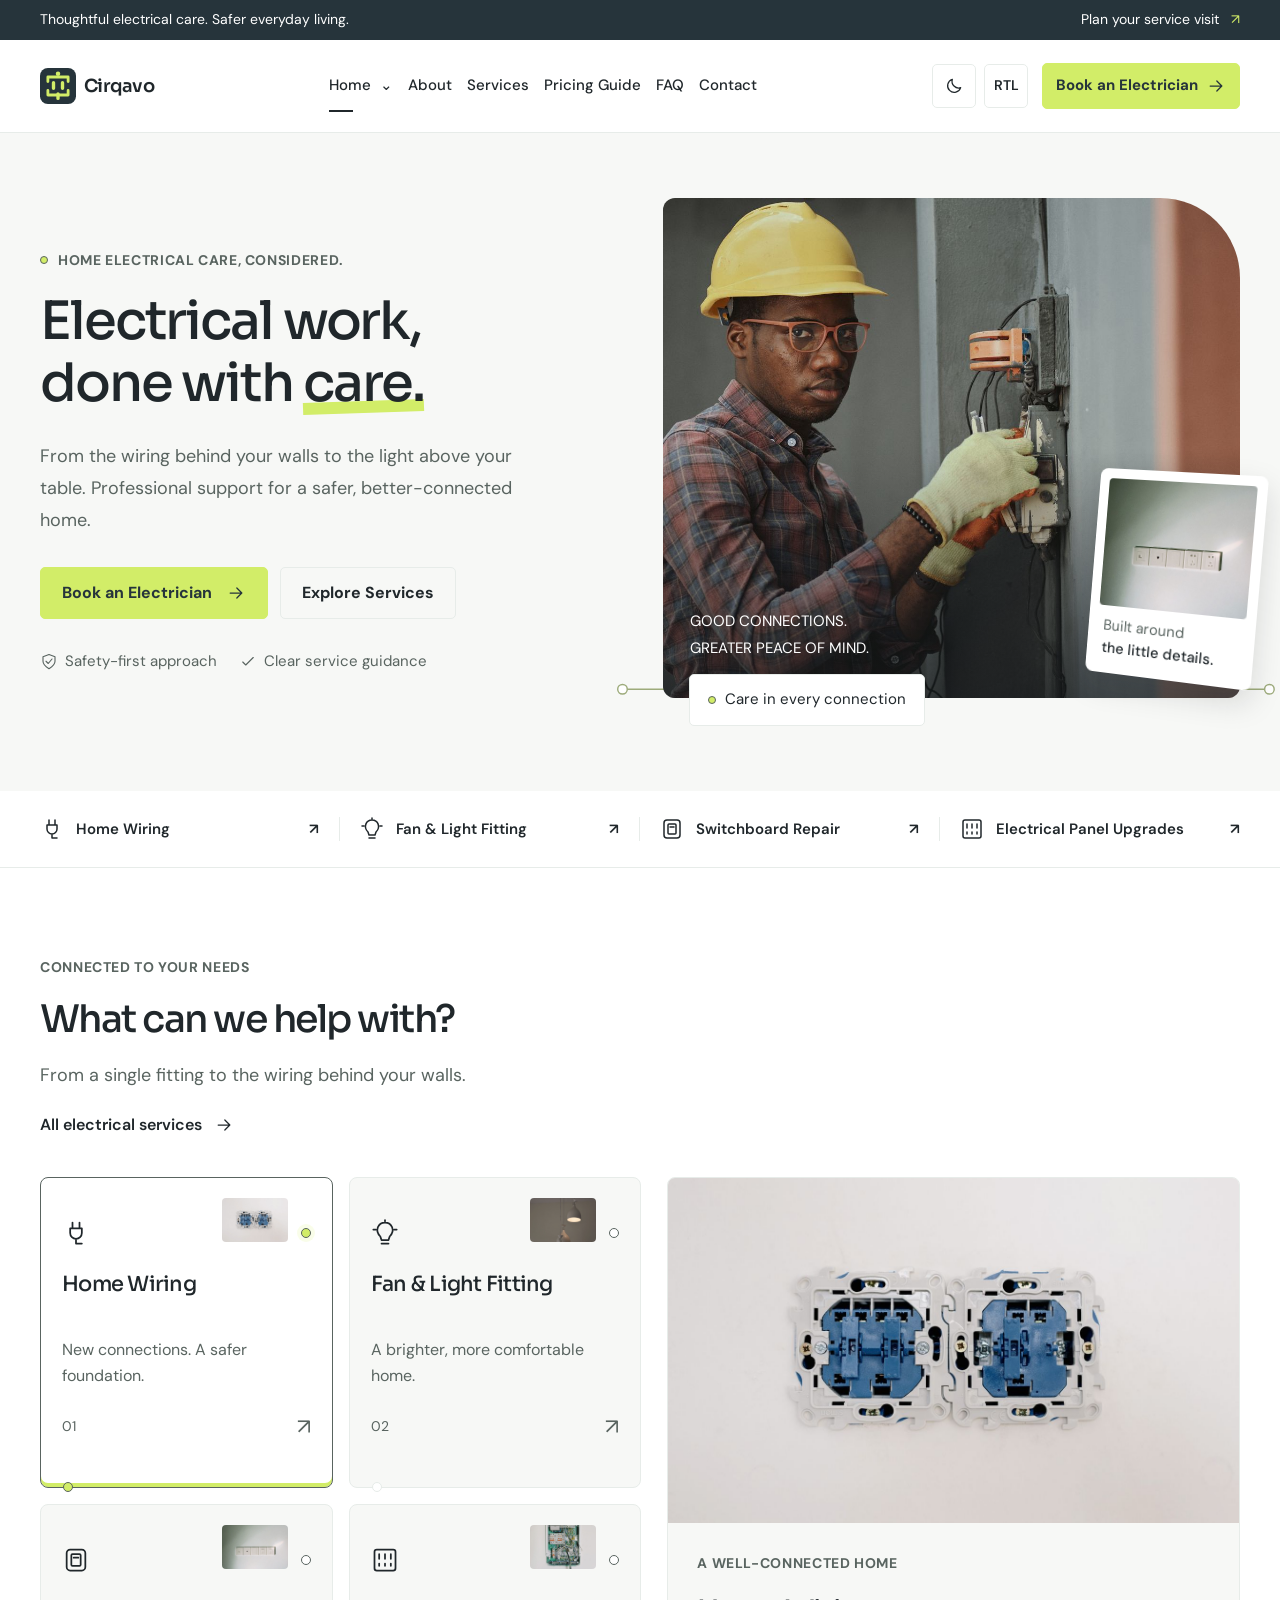
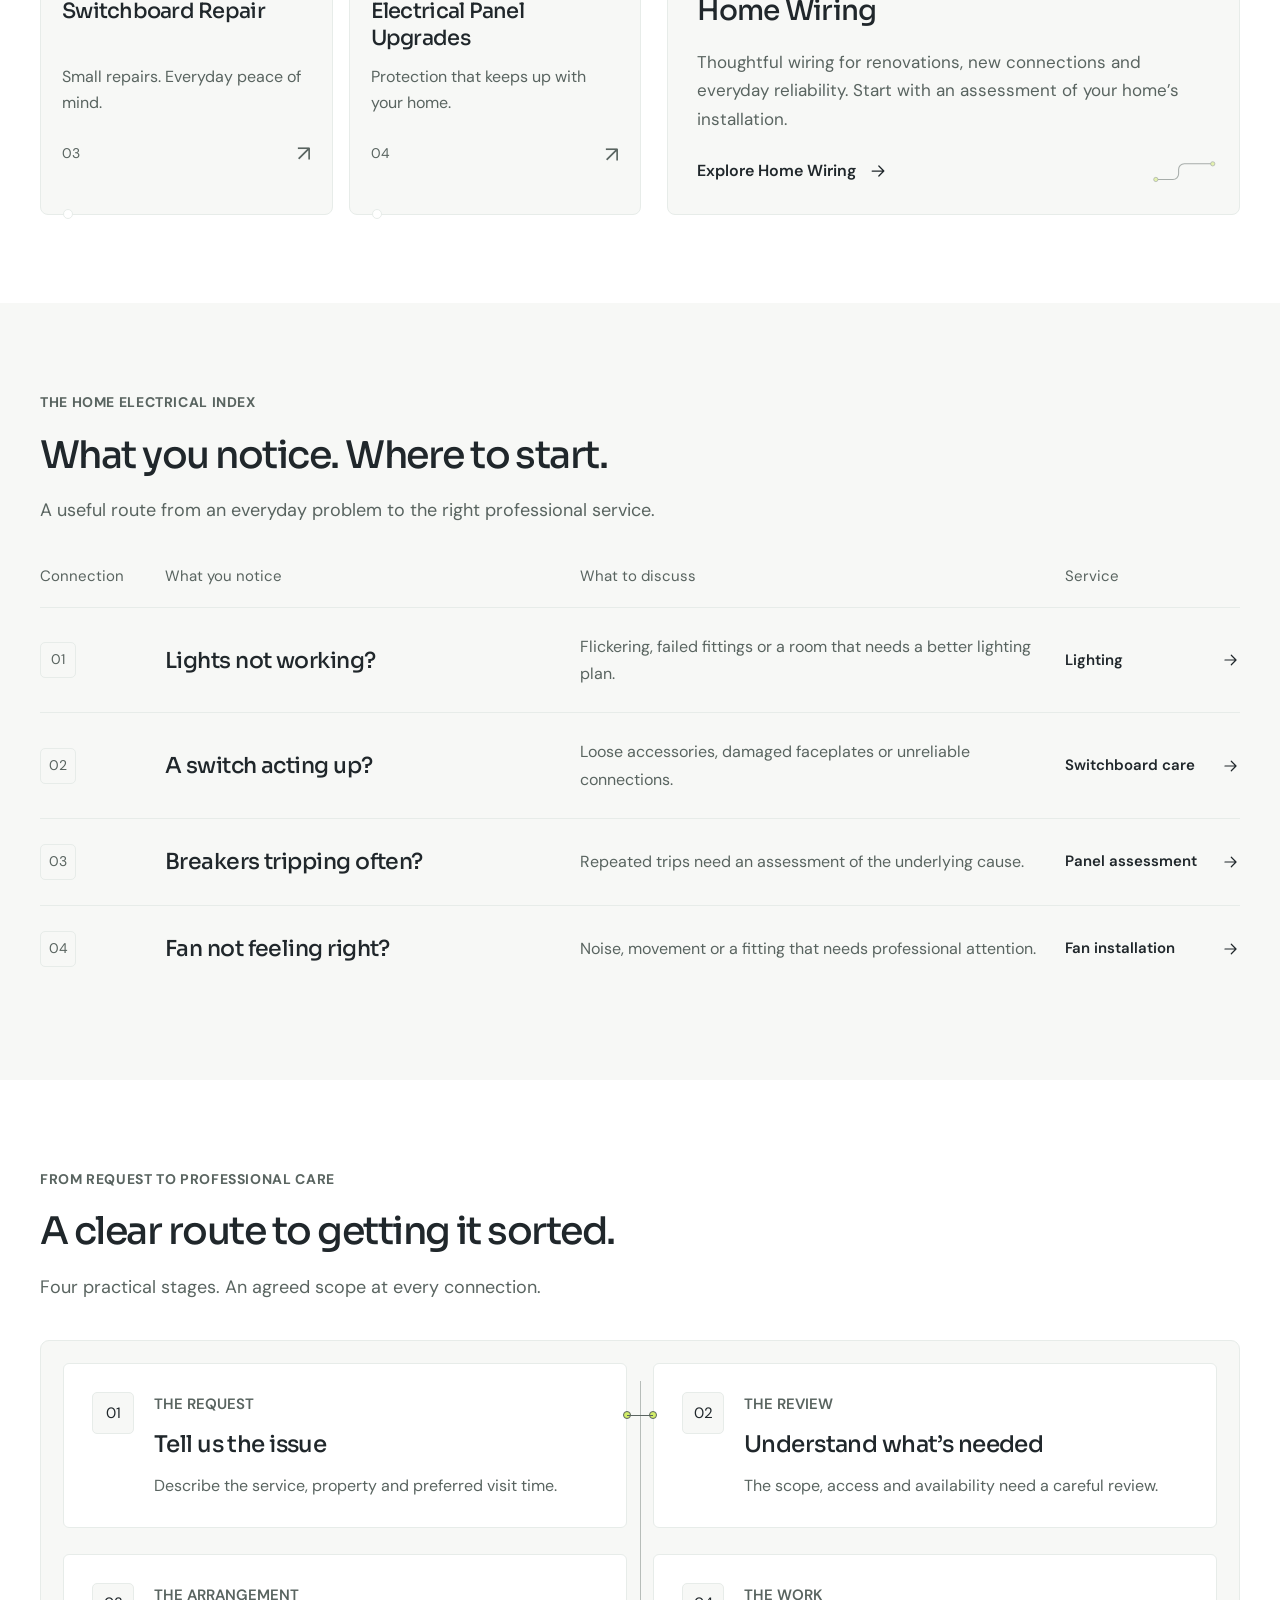
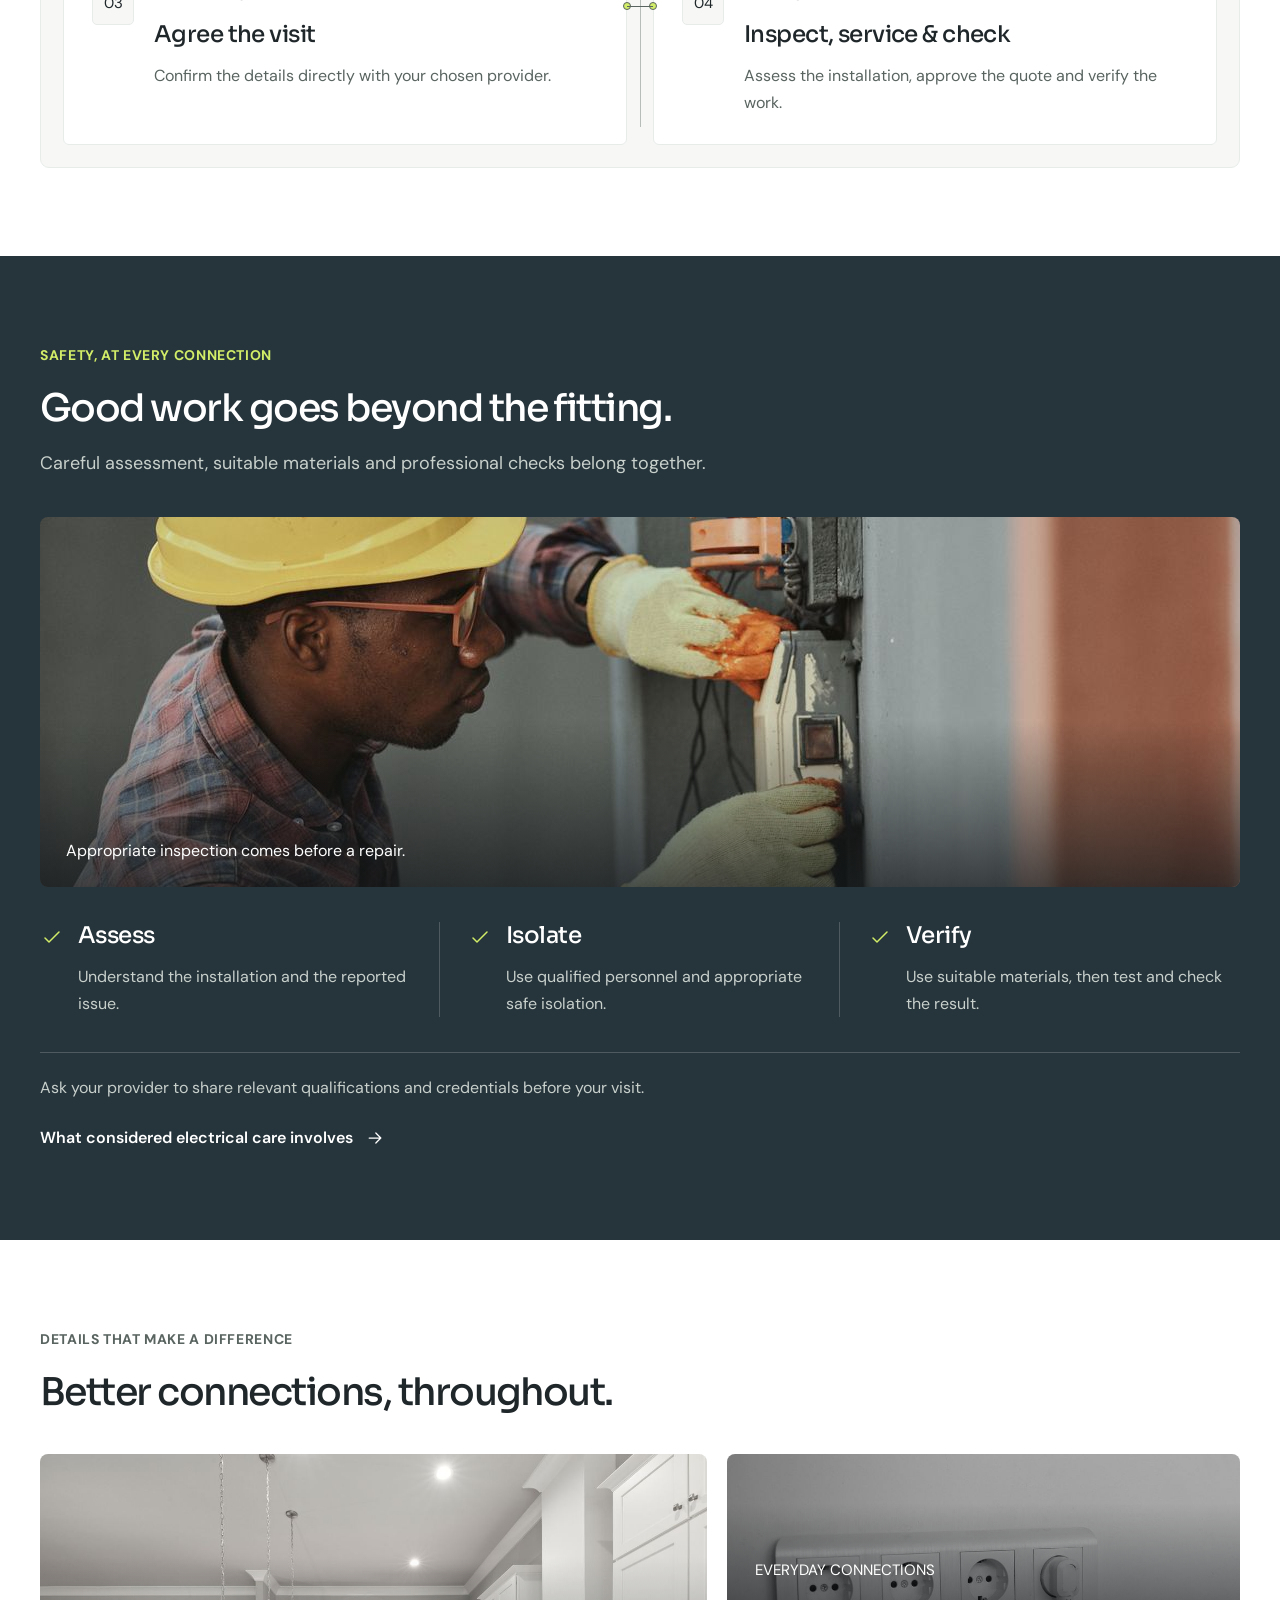
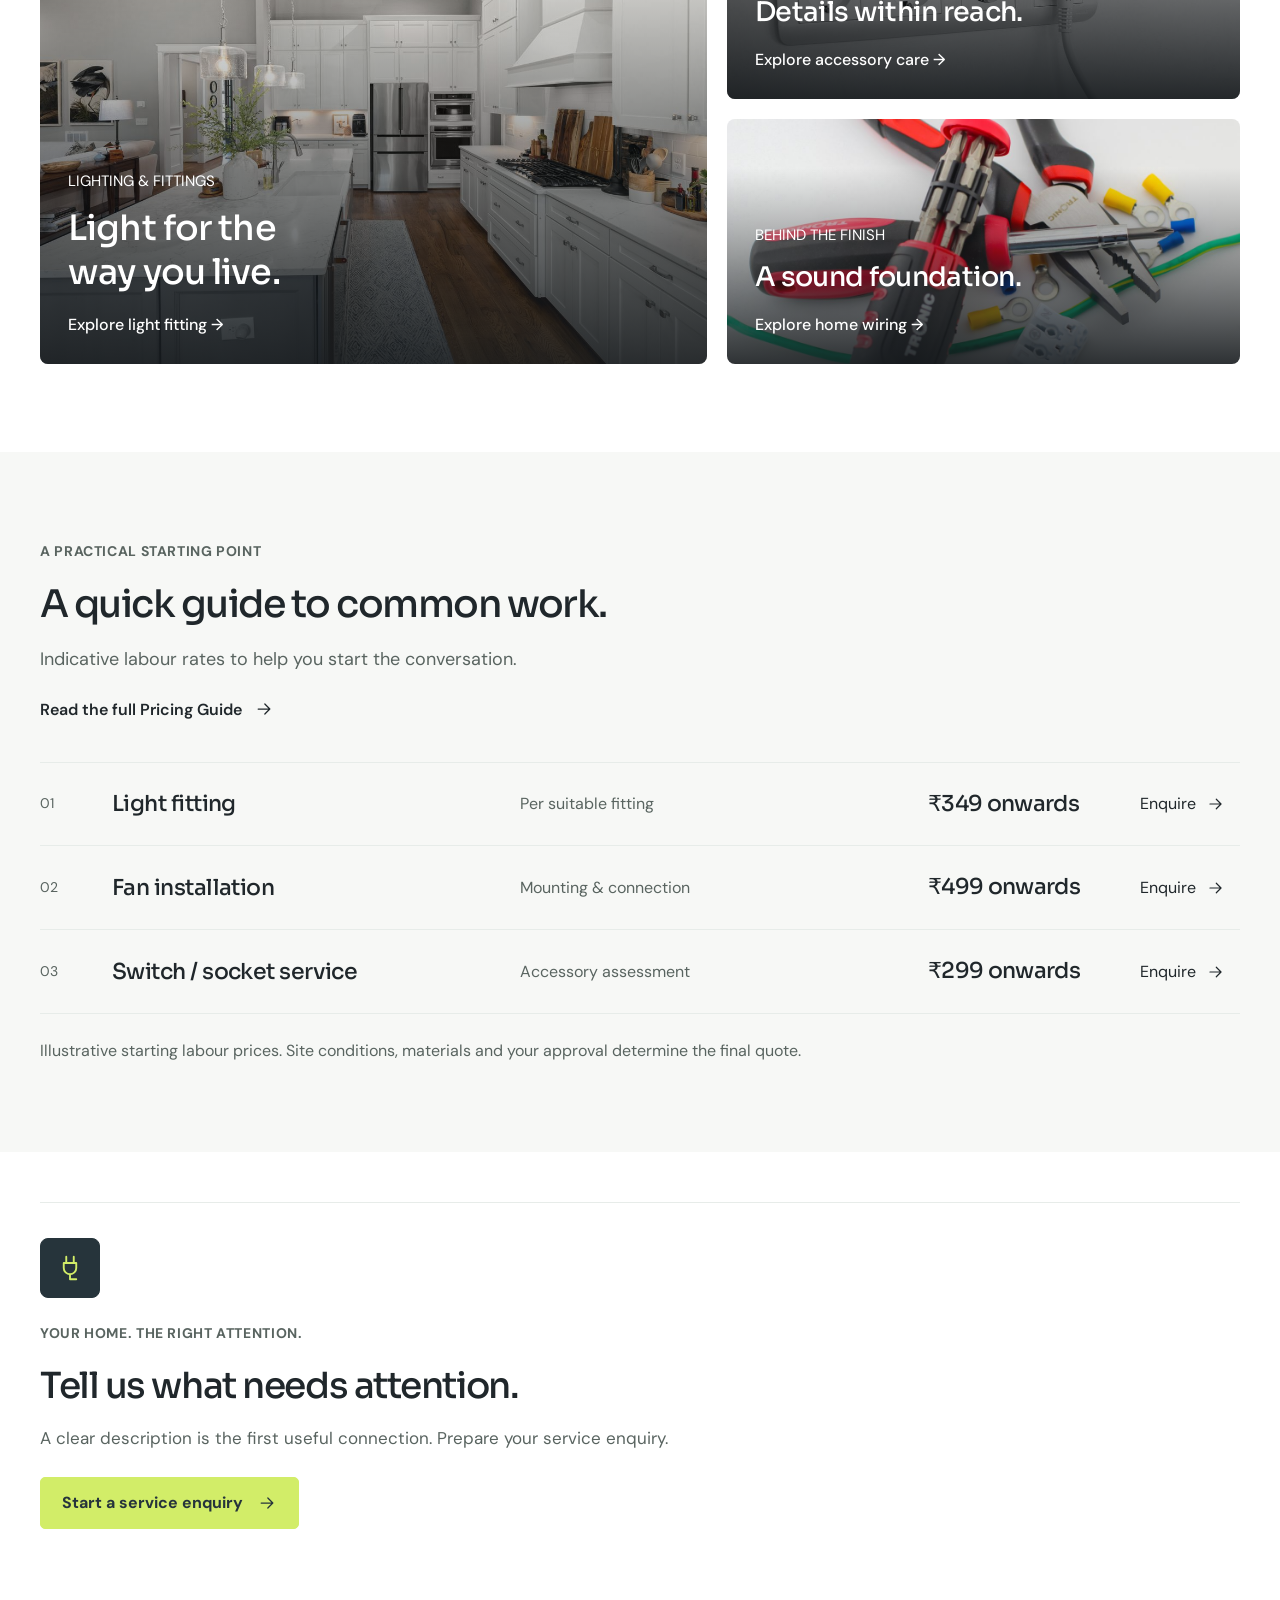
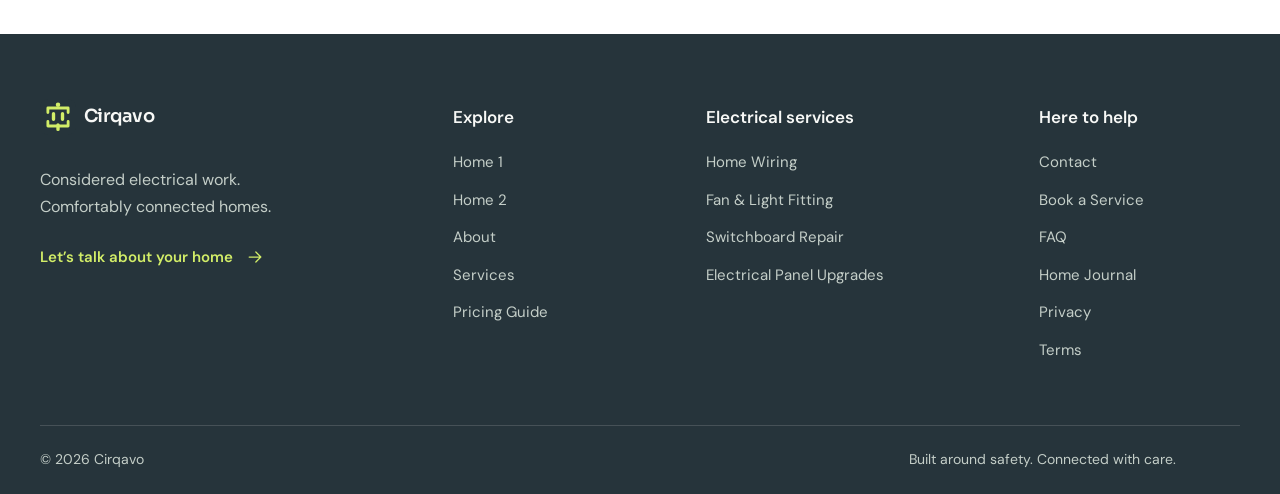
==== index.html @ 1c699285 "Redesign residential services as a responsive five-row directory" ====
<!doctype html><html lang="en" dir="ltr"><head><meta charset="utf-8"><meta name="viewport" content="width=device-width, initial-scale=1"><meta name="description" content="Professional support for home wiring, fan and light fitting, switchboard repairs and electrical panel upgrades. Explore services and plan an enquiry."><meta property="og:site_name" content="Cirqavo"><meta name="theme-color" content="#26343B"><title>Electrical work, done with care | Cirqavo</title><link rel="icon" type="image/svg+xml" href="assets/images/circuit-socket-v2.svg?v=2"><link rel="icon" type="image/png" sizes="32x32" href="assets/images/favicon-32-v2.png?v=2"><link rel="stylesheet" href="assets/css/fonts.css"><link rel="stylesheet" href="assets/css/style.css?v=7"><link rel="stylesheet" href="assets/css/dark-mode.css?v=6"><link rel="stylesheet" href="assets/css/rtl.css?v=6"><script>try{document.documentElement.dataset.theme=localStorage.getItem('electrical-theme')||'light';document.documentElement.dir=localStorage.getItem('electrical-direction')||'ltr'}catch(e){}</script><script defer src="assets/js/config.js?v=6"></script><script defer src="assets/js/main.js?v=6"></script></head><body data-page="index"><a class="skip-link" href="#main">Skip to content</a><div class="topbar"><div class="container"><span>Thoughtful electrical care. Safer everyday living.</span><a href="pages/contact.html#booking">Plan your service visit <span aria-hidden="true">↗</span></a></div></div><header class="site-header"><div class="container header-inner"><a class="brand" href="index.html" aria-label="Cirqavo home"><img class="brand-mark" src="assets/images/circuit-socket-v2.svg?v=2" width="42" height="42" alt=""><span>Cirqavo</span></a><button class="menu-toggle icon-button" aria-label="Open navigation" aria-expanded="false" aria-controls="navigation"><span></span><span></span></button><div class="nav-scrim"></div><div class="navigation" id="navigation"><nav aria-label="Main navigation"><div class="home-nav"><button class="home-toggle active" aria-expanded="false" aria-controls="home-dropdown">Home <span aria-hidden="true">⌄</span></button><div class="home-dropdown" id="home-dropdown"><a href="index.html">Home 1</a><a href="pages/home2.html">Home 2</a></div></div><a href="pages/about.html" >About</a><a href="pages/services.html" >Services</a><a href="pages/pricing.html" >Pricing Guide</a><a href="pages/faq.html" >FAQ</a><a href="pages/contact.html" >Contact</a></nav><div class="utilities"><button class="theme-toggle icon-button" aria-label="Switch to dark theme"><svg viewBox="0 0 24 24" fill="none" stroke="currentColor" stroke-width="1.5" stroke-linecap="round" stroke-linejoin="round" aria-hidden="true"><path d="M20 14A8 8 0 0 1 10 4 8 8 0 1 0 20 14Z"/></svg></button><button class="direction-toggle" aria-label="Switch to right-to-left layout">RTL</button></div></div><a class="button header-book" href="pages/contact.html#booking" aria-label="Book an Electrician"><span class="booking-label">Book an Electrician</span><span class="booking-short" aria-hidden="true">Book</span> <svg viewBox="0 0 24 24" fill="none" stroke="currentColor" stroke-width="1.5" stroke-linecap="round" stroke-linejoin="round" aria-hidden="true"><path d="M5 12h14m-6-6 6 6-6 6"/></svg></a></div></header><main id="main"><section class="hero"><div class="container hero-grid"><div class="hero-copy"><span class="eyebrow"><span class="little-node"></span> HOME ELECTRICAL CARE, CONSIDERED.</span><h1>Electrical work,<br>done with <span class="underlined">care.</span></h1><p>From the wiring behind your walls to the light above your table. Professional support for a safer, better-connected home.</p><div class="hero-actions"><a class="button" href="pages/contact.html#booking">Book an Electrician <svg viewBox="0 0 24 24" fill="none" stroke="currentColor" stroke-width="1.5" stroke-linecap="round" stroke-linejoin="round" aria-hidden="true"><path d="M5 12h14m-6-6 6 6-6 6"/></svg></a><a class="button button-outline" href="pages/services.html">Explore Services</a></div><div class="hero-assurance"><span><svg viewBox="0 0 24 24" fill="none" stroke="currentColor" stroke-width="1.5" stroke-linecap="round" stroke-linejoin="round" aria-hidden="true"><path d="m12 2 8 3v6c0 5-8 10-8 10S4 16 4 11V5l8-3Z"/><path d="m8 11 3 3 5-6"/></svg> Safety-first approach</span><span><svg viewBox="0 0 24 24" fill="none" stroke="currentColor" stroke-width="1.5" stroke-linecap="round" stroke-linejoin="round" aria-hidden="true"><path d="m5 12 4 4L19 6"/></svg> Clear service guidance</span></div></div><div class="hero-visual"><div class="hero-photo"><img src="assets/images/electrician.jpg" alt="Electrician wearing protective gloves working on a wall-mounted electrical installation" fetchpriority="high"><span class="photo-corner">GOOD CONNECTIONS.<br>GREATER PEACE OF MIND.</span></div><div class="component-card"><img src="assets/images/socket.jpg" alt="Modern wall-mounted electrical socket"><span>Built around<br><strong>the little details.</strong></span></div><div class="photo-label"><span class="little-node"></span> Care in every connection</div><svg class="circuit" viewBox="0 0 700 220" fill="none" aria-hidden="true"><path d="M12 180h140a24 24 0 0 0 24-24V64a24 24 0 0 1 24-24h240a24 24 0 0 1 24 24v92a24 24 0 0 0 24 24h200"/><circle cx="12" cy="180" r="5"/><circle cx="688" cy="180" r="5"/><circle class="circuit-node" cx="440" cy="40" r="5"/></svg></div></div></section><section class="service-strip"><div class="container"><a href="pages/service-details.html?service=wiring"><svg viewBox="0 0 24 24" fill="none" stroke="currentColor" stroke-width="1.5" stroke-linecap="round" stroke-linejoin="round" aria-hidden="true"><path d="M9 3v5m6-5v5M7 8h10v4a5 5 0 0 1-10 0V8Zm5 9v4h5"/></svg><span>Home Wiring</span><span class="strip-arrow">↗</span></a><a href="pages/service-details.html?service=lighting"><svg viewBox="0 0 24 24" fill="none" stroke="currentColor" stroke-width="1.5" stroke-linecap="round" stroke-linejoin="round" aria-hidden="true"><path d="M8 15c-5-5-2-12 4-12s9 7 4 12l-1 3H9l-1-3ZM9 21h6M12 1v1M2 9h2m16 0h2"/></svg><span>Fan & Light Fitting</span><span class="strip-arrow">↗</span></a><a href="pages/service-details.html?service=switchboard"><svg viewBox="0 0 24 24" fill="none" stroke="currentColor" stroke-width="1.5" stroke-linecap="round" stroke-linejoin="round" aria-hidden="true"><rect x="4" y="3" width="16" height="18" rx="3"/><rect x="8" y="7" width="8" height="10" rx="1"/><path d="M10 10h4"/></svg><span>Switchboard Repair</span><span class="strip-arrow">↗</span></a><a href="pages/service-details.html?service=panel"><svg viewBox="0 0 24 24" fill="none" stroke="currentColor" stroke-width="1.5" stroke-linecap="round" stroke-linejoin="round" aria-hidden="true"><rect x="3" y="3" width="18" height="18" rx="2"/><path d="M7 7v4m5-4v4m5-4v4M7 15v2m5-2v2m5-2v2"/></svg><span>Electrical Panel Upgrades</span><span class="strip-arrow">↗</span></a></div></section><section class="section service-section" id="service-explorer"><div class="container"><div class="section-heading"><span class="eyebrow">CONNECTED TO YOUR NEEDS</span><h2>What can we help with?</h2><p>From a single fitting to the wiring behind your walls.</p><a class="text-link" href="pages/services.html">All electrical services <svg viewBox="0 0 24 24" fill="none" stroke="currentColor" stroke-width="1.5" stroke-linecap="round" stroke-linejoin="round" aria-hidden="true"><path d="M5 12h14m-6-6 6 6-6 6"/></svg></a></div><div class="service-explorer"><div class="service-modules" role="tablist" aria-label="Explore electrical services"><button class="service-module selected" role="tab" aria-selected="true" aria-controls="service-panel" id="tab-wiring" tabindex="0" data-service="wiring"><span class="module-top"><svg viewBox="0 0 24 24" fill="none" stroke="currentColor" stroke-width="1.5" stroke-linecap="round" stroke-linejoin="round" aria-hidden="true"><path d="M9 3v5m6-5v5M7 8h10v4a5 5 0 0 1-10 0V8Zm5 9v4h5"/></svg><span class="selection-node"></span></span><img src="assets/images/wiring.jpg" alt="" loading="lazy"><strong>Home Wiring</strong><span>New connections. A safer foundation.</span><span class="module-number">01 <span aria-hidden="true">↗</span></span></button><button class="service-module " role="tab" aria-selected="false" aria-controls="service-panel" id="tab-lighting" tabindex="-1" data-service="lighting"><span class="module-top"><svg viewBox="0 0 24 24" fill="none" stroke="currentColor" stroke-width="1.5" stroke-linecap="round" stroke-linejoin="round" aria-hidden="true"><path d="M8 15c-5-5-2-12 4-12s9 7 4 12l-1 3H9l-1-3ZM9 21h6M12 1v1M2 9h2m16 0h2"/></svg><span class="selection-node"></span></span><img src="assets/images/pendant.jpg" alt="" loading="lazy"><strong>Fan & Light Fitting</strong><span>A brighter, more comfortable home.</span><span class="module-number">02 <span aria-hidden="true">↗</span></span></button><button class="service-module " role="tab" aria-selected="false" aria-controls="service-panel" id="tab-switchboard" tabindex="-1" data-service="switchboard"><span class="module-top"><svg viewBox="0 0 24 24" fill="none" stroke="currentColor" stroke-width="1.5" stroke-linecap="round" stroke-linejoin="round" aria-hidden="true"><rect x="4" y="3" width="16" height="18" rx="3"/><rect x="8" y="7" width="8" height="10" rx="1"/><path d="M10 10h4"/></svg><span class="selection-node"></span></span><img src="assets/images/socket.jpg" alt="" loading="lazy"><strong>Switchboard Repair</strong><span>Small repairs. Everyday peace of mind.</span><span class="module-number">03 <span aria-hidden="true">↗</span></span></button><button class="service-module " role="tab" aria-selected="false" aria-controls="service-panel" id="tab-panel" tabindex="-1" data-service="panel"><span class="module-top"><svg viewBox="0 0 24 24" fill="none" stroke="currentColor" stroke-width="1.5" stroke-linecap="round" stroke-linejoin="round" aria-hidden="true"><rect x="3" y="3" width="18" height="18" rx="2"/><path d="M7 7v4m5-4v4m5-4v4M7 15v2m5-2v2m5-2v2"/></svg><span class="selection-node"></span></span><img src="assets/images/panel.jpg" alt="" loading="lazy"><strong>Electrical Panel Upgrades</strong><span>Protection that keeps up with your home.</span><span class="module-number">04 <span aria-hidden="true">↗</span></span></button></div><div class="service-panel" id="service-panel" role="tabpanel" aria-labelledby="tab-wiring"><img class="explorer-image" src="assets/images/wiring.jpg" alt="Electrical accessories during home renovation" loading="lazy"><svg class="explorer-route" viewBox="0 0 90 35" aria-hidden="true"><path d="M4 28h24a8 8 0 0 0 8-8v-6a8 8 0 0 1 8-8h40"/><circle cx="4" cy="28" r="3"/><circle cx="84" cy="6" r="3"/></svg><div class="explorer-copy"><span class="eyebrow">A WELL-CONNECTED HOME</span><h3 data-service-title>Home Wiring</h3><p data-service-description>Thoughtful wiring for renovations, new connections and everyday reliability. Start with an assessment of your home’s installation.</p><a class="text-link service-detail-link" href="pages/service-details.html?service=wiring">Explore Home Wiring <svg viewBox="0 0 24 24" fill="none" stroke="currentColor" stroke-width="1.5" stroke-linecap="round" stroke-linejoin="round" aria-hidden="true"><path d="M5 12h14m-6-6 6 6-6 6"/></svg></a></div></div></div></div></section><section class="section diagnostics soft"><div class="container"><div class="section-heading"><span class="eyebrow">THE HOME ELECTRICAL INDEX</span><h2>What you notice. Where to start.</h2><p>A useful route from an everyday problem to the right professional service.</p></div><div class="diagnostic-index"><div class="diagnostic-head"><span>Connection</span><span>What you notice</span><span>What to discuss</span><span>Service</span></div><a class="diagnostic-row" href="pages/service-details.html?service=lighting"><span class="connection-id">01</span><h3>Lights not working?</h3><p>Flickering, failed fittings or a room that needs a better lighting plan.</p><span class="diagnostic-action">Lighting <svg viewBox="0 0 24 24" fill="none" stroke="currentColor" stroke-width="1.5" stroke-linecap="round" stroke-linejoin="round" aria-hidden="true"><path d="M5 12h14m-6-6 6 6-6 6"/></svg></span></a><a class="diagnostic-row" href="pages/service-details.html?service=switchboard"><span class="connection-id">02</span><h3>A switch acting up?</h3><p>Loose accessories, damaged faceplates or unreliable connections.</p><span class="diagnostic-action">Switchboard care <svg viewBox="0 0 24 24" fill="none" stroke="currentColor" stroke-width="1.5" stroke-linecap="round" stroke-linejoin="round" aria-hidden="true"><path d="M5 12h14m-6-6 6 6-6 6"/></svg></span></a><a class="diagnostic-row" href="pages/service-details.html?service=panel"><span class="connection-id">03</span><h3>Breakers tripping often?</h3><p>Repeated trips need an assessment of the underlying cause.</p><span class="diagnostic-action">Panel assessment <svg viewBox="0 0 24 24" fill="none" stroke="currentColor" stroke-width="1.5" stroke-linecap="round" stroke-linejoin="round" aria-hidden="true"><path d="M5 12h14m-6-6 6 6-6 6"/></svg></span></a><a class="diagnostic-row" href="pages/service-details.html?service=fan"><span class="connection-id">04</span><h3>Fan not feeling right?</h3><p>Noise, movement or a fitting that needs professional attention.</p><span class="diagnostic-action">Fan installation <svg viewBox="0 0 24 24" fill="none" stroke="currentColor" stroke-width="1.5" stroke-linecap="round" stroke-linejoin="round" aria-hidden="true"><path d="M5 12h14m-6-6 6 6-6 6"/></svg></span></a></div></div></section><section class="section process"><div class="container"><div class="section-heading"><span class="eyebrow">FROM REQUEST TO PROFESSIONAL CARE</span><h2>A clear route to getting it sorted.</h2><p>Four practical stages. An agreed scope at every connection.</p></div><div class="process-board"><ol class="process-grid"><li><span class="step-number">01</span><div><span class="stage-label">THE REQUEST</span><h3>Tell us the issue</h3><p>Describe the service, property and preferred visit time.</p></div><span class="stage-terminal" aria-hidden="true"></span></li><li><span class="step-number">02</span><div><span class="stage-label">THE REVIEW</span><h3>Understand what’s needed</h3><p>The scope, access and availability need a careful review.</p></div><span class="stage-terminal" aria-hidden="true"></span></li><li><span class="step-number">03</span><div><span class="stage-label">THE ARRANGEMENT</span><h3>Agree the visit</h3><p>Confirm the details directly with your chosen provider.</p></div><span class="stage-terminal" aria-hidden="true"></span></li><li><span class="step-number">04</span><div><span class="stage-label">THE WORK</span><h3>Inspect, service & check</h3><p>Assess the installation, approve the quote and verify the work.</p></div><span class="stage-terminal" aria-hidden="true"></span></li></ol></div></div></section><section class="section safety-feature"><div class="container"><div class="section-heading"><span class="eyebrow">SAFETY, AT EVERY CONNECTION</span><h2>Good work goes beyond the fitting.</h2><p>Careful assessment, suitable materials and professional checks belong together.</p></div><figure class="safety-photo"><img loading="lazy" src="assets/images/inspection.jpg" alt="Electrician in protective gloves assessing a wall-mounted installation"><figcaption>Appropriate inspection comes before a repair.</figcaption></figure><div class="safety-records"><div><span><svg viewBox="0 0 24 24" fill="none" stroke="currentColor" stroke-width="1.5" stroke-linecap="round" stroke-linejoin="round" aria-hidden="true"><path d="m5 12 4 4L19 6"/></svg></span><h3>Assess</h3><p>Understand the installation and the reported issue.</p></div><div><span><svg viewBox="0 0 24 24" fill="none" stroke="currentColor" stroke-width="1.5" stroke-linecap="round" stroke-linejoin="round" aria-hidden="true"><path d="m5 12 4 4L19 6"/></svg></span><h3>Isolate</h3><p>Use qualified personnel and appropriate safe isolation.</p></div><div><span><svg viewBox="0 0 24 24" fill="none" stroke="currentColor" stroke-width="1.5" stroke-linecap="round" stroke-linejoin="round" aria-hidden="true"><path d="m5 12 4 4L19 6"/></svg></span><h3>Verify</h3><p>Use suitable materials, then test and check the result.</p></div></div><p class="credential-note">Ask your provider to share relevant qualifications and credentials before your visit.</p><a class="text-link" href="pages/about.html">What considered electrical care involves <svg viewBox="0 0 24 24" fill="none" stroke="currentColor" stroke-width="1.5" stroke-linecap="round" stroke-linejoin="round" aria-hidden="true"><path d="M5 12h14m-6-6 6 6-6 6"/></svg></a></div></section><section class="section featured-services"><div class="container"><div class="section-heading"><span class="eyebrow">DETAILS THAT MAKE A DIFFERENCE</span><h2>Better connections, throughout.</h2></div><div class="feature-mosaic"><a class="feature-photo feature-primary" href="pages/service-details.html?service=lighting"><img loading="lazy" src="assets/images/kitchen-lighting.jpg" alt="Fitted pendant, recessed and under-cabinet lighting in a home kitchen"><span><small>LIGHTING & FITTINGS</small><h3>Light for the way you live.</h3><b>Explore light fitting →</b></span></a><a class="feature-photo" href="pages/service-details.html?service=switchboard"><img loading="lazy" src="assets/images/outlet-detail.jpg" alt="Neatly fitted residential wall sockets"><span><small>EVERYDAY CONNECTIONS</small><h3>Details within reach.</h3><b>Explore accessory care →</b></span></a><a class="feature-photo" href="pages/service-details.html?service=wiring"><img loading="lazy" src="assets/images/electrical-tools.jpg" alt="Electrical tools and cable connectors on a work surface"><span><small>BEHIND THE FINISH</small><h3>A sound foundation.</h3><b>Explore home wiring →</b></span></a></div></div></section><section class="section price-preview"><div class="container"><div class="section-heading"><span class="eyebrow">A PRACTICAL STARTING POINT</span><h2>A quick guide to common work.</h2><p>Indicative labour rates to help you start the conversation.</p><a class="text-link" href="pages/pricing.html">Read the full Pricing Guide <svg viewBox="0 0 24 24" fill="none" stroke="currentColor" stroke-width="1.5" stroke-linecap="round" stroke-linejoin="round" aria-hidden="true"><path d="M5 12h14m-6-6 6 6-6 6"/></svg></a></div><div class="rate-preview-list"><a href="pages/contact.html?service=lighting#booking"><span class="rate-number">01</span><h3>Light fitting</h3><span>Per suitable fitting</span><strong data-rate="light"></strong><span class="rate-enquire">Enquire <svg viewBox="0 0 24 24" fill="none" stroke="currentColor" stroke-width="1.5" stroke-linecap="round" stroke-linejoin="round" aria-hidden="true"><path d="M5 12h14m-6-6 6 6-6 6"/></svg></span></a><a href="pages/contact.html?service=fan#booking"><span class="rate-number">02</span><h3>Fan installation</h3><span>Mounting & connection</span><strong data-rate="fan"></strong><span class="rate-enquire">Enquire <svg viewBox="0 0 24 24" fill="none" stroke="currentColor" stroke-width="1.5" stroke-linecap="round" stroke-linejoin="round" aria-hidden="true"><path d="M5 12h14m-6-6 6 6-6 6"/></svg></span></a><a href="pages/contact.html?service=switchboard#booking"><span class="rate-number">03</span><h3>Switch / socket service</h3><span>Accessory assessment</span><strong data-rate="switch"></strong><span class="rate-enquire">Enquire <svg viewBox="0 0 24 24" fill="none" stroke="currentColor" stroke-width="1.5" stroke-linecap="round" stroke-linejoin="round" aria-hidden="true"><path d="M5 12h14m-6-6 6 6-6 6"/></svg></span></a></div><p class="pricing-note">Illustrative starting labour prices. Site conditions, materials and your approval determine the final quote.</p></div></section><section class="closing closing-terminal"><div class="container closing-inner"><span class="terminal-mark" aria-hidden="true"><svg viewBox="0 0 24 24" fill="none" stroke="currentColor" stroke-width="1.5" stroke-linecap="round" stroke-linejoin="round" aria-hidden="true"><path d="M9 3v5m6-5v5M7 8h10v4a5 5 0 0 1-10 0V8Zm5 9v4h5"/></svg></span><div class="closing-copy"><span class="eyebrow">YOUR HOME. THE RIGHT ATTENTION.</span><h2>Tell us what needs attention.</h2><p>A clear description is the first useful connection. Prepare your service enquiry.</p><a class="button" href="pages/contact.html#booking">Start a service enquiry <svg viewBox="0 0 24 24" fill="none" stroke="currentColor" stroke-width="1.5" stroke-linecap="round" stroke-linejoin="round" aria-hidden="true"><path d="M5 12h14m-6-6 6 6-6 6"/></svg></a></div></div></section></main><footer class="site-footer"><div class="container footer-grid"><div class="footer-identity"><a class="brand" href="index.html" aria-label="Cirqavo home"><img class="brand-mark" src="assets/images/circuit-socket-v2.svg?v=2" width="42" height="42" alt=""><span>Cirqavo</span></a><p>Considered electrical work.<br>Comfortably connected homes.</p><a class="text-link" href="pages/contact.html#booking">Let’s talk about your home <svg viewBox="0 0 24 24" fill="none" stroke="currentColor" stroke-width="1.5" stroke-linecap="round" stroke-linejoin="round" aria-hidden="true"><path d="M5 12h14m-6-6 6 6-6 6"/></svg></a></div><div><h3>Explore</h3><a href="index.html">Home 1</a><a href="pages/home2.html">Home 2</a><a href="pages/about.html">About</a><a href="pages/services.html">Services</a><a href="pages/pricing.html">Pricing Guide</a></div><div><h3>Electrical services</h3><a href="pages/service-details.html?service=wiring">Home Wiring</a><a href="pages/service-details.html?service=lighting">Fan & Light Fitting</a><a href="pages/service-details.html?service=switchboard">Switchboard Repair</a><a href="pages/service-details.html?service=panel">Electrical Panel Upgrades</a></div><div><h3>Here to help</h3><a href="pages/contact.html">Contact</a><a href="pages/contact.html#booking">Book a Service</a><a href="pages/faq.html">FAQ</a><a href="pages/blog.html">Home Journal</a><a href="pages/privacy.html">Privacy</a><a href="pages/terms.html">Terms</a></div></div><div class="container footer-bottom"><span>© 2026 Cirqavo</span><span>Built around safety. Connected with care.</span><button class="back-top icon-button" aria-label="Back to top" hidden>↑</button></div></footer></body></html>
---- assets/css/fonts.css ----
@font-face {
  font-family: 'DM Sans';
  font-style: normal;
  font-weight: 400;
  font-display: swap;
  src: url(../fonts/dm-sans-400.ttf) format('truetype');
}
@font-face {
  font-family: 'DM Sans';
  font-style: normal;
  font-weight: 500;
  font-display: swap;
  src: url(../fonts/dm-sans-500.ttf) format('truetype');
}
@font-face {
  font-family: 'DM Sans';
  font-style: normal;
  font-weight: 600;
  font-display: swap;
  src: url(../fonts/dm-sans-600.ttf) format('truetype');
}
@font-face {
  font-family: 'DM Sans';
  font-style: normal;
  font-weight: 700;
  font-display: swap;
  src: url(../fonts/dm-sans-700.ttf) format('truetype');
}
@font-face {
  font-family: 'Sora';
  font-style: normal;
  font-weight: 400;
  font-display: swap;
  src: url(../fonts/sora-400.ttf) format('truetype');
}
@font-face {
  font-family: 'Sora';
  font-style: normal;
  font-weight: 500;
  font-display: swap;
  src: url(../fonts/sora-500.ttf) format('truetype');
}
@font-face {
  font-family: 'Sora';
  font-style: normal;
  font-weight: 600;
  font-display: swap;
  src: url(../fonts/sora-600.ttf) format('truetype');
}
@font-face {
  font-family: 'Sora';
  font-style: normal;
  font-weight: 700;
  font-display: swap;
  src: url(../fonts/sora-700.ttf) format('truetype');
}
---- assets/css/style.css ----
/* 1. THEME TOKENS --------------------------------------------------------- */
:root {
  --slate: #26343b;
  --citron: #d2ed68;
  --paper: #ffffff;
  --soft: #f7f8f6;
  --line: #e7ece9;
  --ink: #20272b;
  --muted: #596460;
  --header: rgba(255, 255, 255, .97);
  --radius: 10px;
  --font: 'DM Sans', sans-serif;
  --heading: 'Sora', sans-serif;
}

/* 2. TYPOGRAPHY ----------------------------------------------------------- */
body { font: 17px/1.7 var(--font); color: var(--ink); }
h1, h2, h3, h4 { margin: 0 0 20px; font-family: var(--heading); font-weight: 500; line-height: 1.25; letter-spacing: -.04em; text-wrap: balance; }
h1 { font-size: 56px; }
h2 { font-size: 38px; }
h3 { font-size: 23px; letter-spacing: -.025em; }
p { margin: 0 0 22px; color: var(--muted); }
.eyebrow { display: block; margin-bottom: 18px; color: var(--muted); font-size: 14px; font-weight: 700; line-height: 1.6; letter-spacing: .045em; }
.small, .pricing-note, .credential-note { font-size: 16px; line-height: 1.65; }
::selection { background: var(--citron); color: var(--slate); }

/* 3. GLOBAL LAYOUT -------------------------------------------------------- */
* { box-sizing: border-box; }
html { overflow-x: clip; scroll-behavior: smooth; scroll-padding-top: 115px; }
body { display: flex; flex-direction: column; min-height: 100vh; margin: 0; overflow-x: clip; background: var(--paper); }
main { flex: 1; }
a { color: inherit; text-decoration: none; }
a:hover { color: var(--muted); }
img { display: block; width: 100%; object-fit: cover; }
svg { width: 24px; height: 24px; flex-shrink: 0; vertical-align: middle; }
figure { margin: 0; }
figcaption { font-size: 14px; line-height: 1.6; }
ul, ol { padding-inline-start: 22px; }
hr { border: 0; border-top: 1px solid var(--line); }
[hidden] { display: none !important; }
:focus-visible { outline: 3px solid var(--muted); outline-offset: 5px; }
.container { --page-gutter: max(56px, calc((100vw - 1280px) / 2)); width: min(1280px, calc(100% - 112px)); margin-inline: auto; }
.container.narrow, .container.legal-copy { margin-inline-start: var(--page-gutter); margin-inline-end: 0; }
.section { padding-block: 88px; }
.soft { background: var(--soft); }
.narrow { max-width: 900px; }
.sr-only { position: absolute; width: 1px; height: 1px; padding: 0; margin: -1px; overflow: clip; clip-path: inset(50%); white-space: nowrap; }
.skip-link { position: fixed; top: -100px; inset-inline-start: 20px; z-index: 300; padding: 10px 20px; background: var(--citron); color: var(--slate); }
.skip-link:focus { top: 15px; }

/* 4. HEADER & NAVIGATION -------------------------------------------------- */
.topbar { background: var(--slate); color: #fff; padding-block: 8px; font-size: 14px; }
.topbar .container { display: flex; justify-content: space-between; gap: 24px; }
.topbar a { color: #fff; }
.topbar a span { margin-inline-start: 8px; color: var(--citron); }
.site-header { position: sticky; top: 0; z-index: 100; border-bottom: 1px solid var(--line); background: var(--header); backdrop-filter: blur(12px); }
.header-inner { display: flex; align-items: center; gap: 20px; min-height: 92px; }
.brand { display: inline-flex; align-items: center; gap: 10px; flex-shrink: 0; font: 600 20px/1.25 var(--heading); letter-spacing: -.04em; }
.brand-mark { width: 42px; height: 42px; flex-shrink: 0; object-fit: contain; }
.navigation { display: flex; align-items: center; justify-content: space-between; flex: 1; gap: 20px; }
.navigation nav { display: flex; align-items: center; gap: 21px; margin-inline: auto; }
.navigation nav > a, .home-toggle { position: relative; padding: 33px 0; font-size: 15px; font-weight: 500; white-space: nowrap; }
.navigation nav > a[aria-current]::after, .home-toggle.active::after { content: ''; position: absolute; bottom: 20px; inset-inline-start: 0; width: 24px; height: 2px; background: var(--ink); }
.home-toggle span { margin-inline-start: 5px; }
.home-nav { position: relative; }
.home-dropdown { display: none; position: absolute; top: calc(100% - 7px); inset-inline-start: -18px; z-index: 110; width: 255px; padding: 10px; border: 1px solid var(--line); border-radius: 8px; background: var(--paper); box-shadow: 0 12px 28px #14181b12; }
.home-dropdown a { display: block; padding: 11px 12px; border-radius: 4px; font-size: 16px; }
.home-dropdown a:hover { background: var(--soft); color: var(--ink); }
.home-nav.open .home-dropdown { display: block; }
.utilities { display: flex; gap: 8px; }
.direction-toggle { height: 44px; min-width: 44px; border: 1px solid var(--line); border-radius: 5px; font-size: 14px; font-weight: 600; }
.header-book { flex-shrink: 0; }
.booking-short { display: none; }
.nav-scrim { display: none; }

/* 5. BUTTONS & CONTROLS --------------------------------------------------- */
button, input, textarea, select { font: inherit; }
button, a { touch-action: manipulation; -webkit-tap-highlight-color: transparent; }
button { border: 0; background: none; color: inherit; cursor: pointer; }
button:disabled { cursor: wait; }
.button { display: inline-flex; align-items: center; justify-content: center; gap: 14px; min-height: 52px; padding: 13px 21px; border: 1px solid var(--citron); border-radius: 5px; background: var(--citron); color: var(--slate); font-size: 16px; font-weight: 700; line-height: 1.45; }
.button:hover { background: #c5df5e; color: var(--slate); box-shadow: 0 4px 12px #26343b12; }
.button svg { width: 20px; height: 20px; }
.button-outline { border-color: var(--line); background: transparent; color: var(--ink); }
.button-outline:hover { background: var(--soft); color: var(--ink); }
.text-link { display: inline-flex; align-items: center; gap: 12px; font-size: 16px; font-weight: 600; line-height: 1.6; }
.text-link svg { width: 20px; height: 20px; }
.text-link:hover { text-decoration: underline; text-underline-offset: 5px; }
.icon-button { display: inline-flex; align-items: center; justify-content: center; width: 44px; height: 44px; border: 1px solid var(--line); border-radius: 5px; }
.icon-button svg { width: 20px; height: 20px; }
.header-book { min-height: 46px; padding: 11px 16px; gap: 12px; font-size: 15px; }
.menu-toggle { display: none; }

/* 6. SHARED SECTION COMPONENTS ------------------------------------------- */
.section-heading { max-width: 850px; margin-bottom: 38px; text-align: start; }
.section-heading h2 { margin-bottom: 16px; }
.section-heading p { max-width: 720px; margin-bottom: 0; font-size: 18px; }
.section-heading .text-link, .section-heading .button { margin-top: 22px; }
.page-banner { padding-block: 28px 65px; border-bottom: 1px solid var(--line); background: var(--soft); text-align: start; }
.breadcrumb { display: flex; flex-wrap: wrap; gap: 12px; margin-bottom: 40px; color: var(--muted); font-size: 15px; }
.page-banner h1 { max-width: 900px; font-size: 46px; }
.page-banner p { max-width: 760px; margin-bottom: 0; font-size: 18px; }
.notice { padding: 24px 28px; border-inline-start: 3px solid var(--citron); border-radius: 0 6px 6px 0; background: var(--soft); }
.notice h3 { margin-bottom: 12px; font-size: 22px; }
.notice p { margin-bottom: 0; font-size: 16px; }
.notice strong { display: block; margin-bottom: 8px; }
.connection-id { display: grid; place-items: center; width: 36px; height: 36px; border: 1px solid var(--line); border-radius: 5px; color: var(--muted); font-size: 14px; }
.little-node { display: inline-block; width: 8px; height: 8px; flex-shrink: 0; border: 1px solid var(--muted); border-radius: 50%; background: var(--citron); }
.circuit { position: absolute; width: 100%; height: auto; overflow: visible; fill: none; stroke: var(--citron); pointer-events: none; }
.circuit path { stroke-width: 1.5; stroke-dasharray: 1200; stroke-dashoffset: 1200; transition: stroke-dashoffset 2s ease; }
.circuit circle { stroke-width: 1.5; fill: var(--paper); }
.circuit.visible path { stroke-dashoffset: 0; }
.circuit.visible .circuit-node { animation: node-light 1.2s ease 1.2s; }
.circuit .travelling-light { fill: var(--citron); stroke: none; }
.component-detail { display: flex; align-items: center; gap: 25px; margin-bottom: 36px; padding: 25px; border: 1px solid var(--line); border-radius: var(--radius); background: var(--soft); }
.component-detail img { width: 115px; height: 100px; flex-shrink: 0; border-radius: 6px; object-position: center 50%; box-shadow: 6px 8px 0 var(--line); transform: perspective(600px) rotateY(-8deg); }
.component-detail h3 { margin-bottom: 8px; }
.component-detail p { margin: 0; font-size: 16px; }
.accordion details { border-bottom: 1px solid var(--line); }
.accordion details:first-child { border-top: 1px solid var(--line); }
.accordion summary { display: flex; align-items: center; justify-content: space-between; gap: 25px; padding: 25px 0; list-style: none; font: 500 20px/1.5 var(--heading); letter-spacing: -.025em; cursor: pointer; }
.accordion summary::-webkit-details-marker { display: none; }
.accordion summary > span:not(.faq-question) { color: var(--muted); font: 400 25px/1 var(--font); transition: transform .2s; }
.accordion details[open] summary > span:not(.faq-question) { transform: rotate(45deg); }
.accordion details > p { max-width: 90%; padding-bottom: 8px; font-size: 17px; }
/* Closing actions share an editorial hierarchy, but each page has its own content. */
.closing { padding-block: 50px 70px; }
.closing-inner { position: relative; display: block; padding-block: 35px; border-top: 1px solid var(--line); text-align: start; }
.closing-copy { max-width: 850px; }
.closing h2 { margin-bottom: 16px; font-size: 36px; }
.closing p { max-width: 710px; margin-bottom: 24px; font-size: 17px; }
.terminal-mark { display: grid; place-items: center; margin-bottom: 24px; flex-shrink: 0; width: 60px; height: 60px; border: 1px solid var(--line); border-radius: 8px; }
.terminal-mark svg { width: 30px; height: 30px; }
.closing-terminal .terminal-mark { background: var(--slate); color: var(--citron); border-color: var(--slate); }
.closing-plan .closing-inner { padding: 40px; border: 1px solid var(--line); border-inline-start: 5px solid var(--citron); background: var(--soft); }
.closing-rail .closing-inner { padding-inline-start: 30px; border-top: 0; border-inline-start: 2px solid var(--line); }
.closing-rail .terminal-mark { width: 18px; height: 18px; position: absolute; inset-inline-start: -10px; top: 40px; background: var(--citron); border: 1px solid var(--muted); border-radius: 50%; }
.closing-rail .terminal-mark svg { display: none; }
.site-footer { padding-top: 65px; background: var(--slate); color: #f7f8f6; }
.footer-grid { display: grid; grid-template-columns: 1.4fr .8fr 1.1fr .75fr; gap: 38px; padding-bottom: 50px; }
.footer-identity p { margin-top: 22px; color: #c4cec8; font-size: 16px; }
.footer-identity .text-link { color: var(--citron); font-size: 15px; }
.footer-grid > div > h3 { margin: 6px 0 20px; font: 600 17px/1.5 var(--font); letter-spacing: 0; }
.footer-grid > div:not(:first-child) > a { display: block; margin-bottom: 12px; color: #c4cec8; font-size: 15px; }
.footer-grid > div > a:hover { color: #fff; }
.footer-bottom { display: flex; align-items: center; gap: 25px; padding-block: 22px; padding-inline-end: 64px; border-top: 1px solid #ffffff25; color: #c4cec8; font-size: 14px; }
.footer-bottom > span:nth-child(2) { margin-inline-start: auto; }
.back-top { position: fixed; inset-inline-end: max(20px, env(safe-area-inset-right)); bottom: max(20px, env(safe-area-inset-bottom)); z-index: 90; width: 46px; height: 46px; margin: 0; border: 1px solid #ffffff70; border-radius: 50%; background: var(--slate); color: #fff; box-shadow: 0 4px 16px #14181b30; font-size: 24px; }
.back-top:hover { background: var(--citron); color: var(--slate); border-color: var(--citron); }

/* 7. PAGE-SPECIFIC COMPONENTS --------------------------------------------- */
/* Home 1: practical repair discovery. */
.hero { position: relative; padding-block: 65px; background: var(--soft); }
.hero-grid { display: grid; grid-template-columns: 1fr 1fr; align-items: center; gap: 65px; }
.hero-copy { min-width: 0; padding-block: 14px; }
.hero-copy > .eyebrow { display: flex; align-items: center; gap: 10px; }
.hero h1 { font-size: 57px; line-height: 1.17; margin-bottom: 26px; }
.underlined { position: relative; z-index: 0; white-space: nowrap; }
.underlined::after { content: ''; position: absolute; z-index: -1; left: 0; right: 0; bottom: 3px; height: 12px; background: var(--citron); transform: rotate(-2deg); }
.hero-copy > p { max-width: 500px; margin-bottom: 30px; font-size: 18px; line-height: 1.8; }
.hero-actions { display: flex; flex-wrap: wrap; gap: 12px; }
.hero-assurance { display: flex; flex-wrap: wrap; gap: 13px 22px; margin-top: 30px; color: var(--muted); font-size: 15px; }
.hero-assurance span { display: flex; align-items: center; gap: 7px; }
.hero-assurance svg { width: 18px; height: 18px; }
.hero-visual { position: relative; min-width: 0; padding-bottom: 28px; }
.hero-photo { position: relative; z-index: 1; height: 500px; overflow: clip; border-radius: 12px 80px 12px 12px; }
.hero-photo > img { height: 100%; object-position: 40% center; }
.hero-photo::after { content: ''; position: absolute; inset: 50% 0 0; background: linear-gradient(transparent, #14181ba0); }
.photo-corner { position: absolute; z-index: 1; bottom: 36px; inset-inline-start: 27px; color: #fff; font-size: 15px; line-height: 1.8; }
.component-card { position: absolute; z-index: 2; inset-inline-end: -20px; bottom: 45px; width: 172px; padding: 10px 10px 15px; border-radius: 8px; background: #fff; box-shadow: 0 12px 30px #14181b25; transform: perspective(700px) rotateY(-14deg) rotate(5deg); transition: transform .3s; }
.component-card:hover { transform: rotate(1deg) translateY(-4px); }
.component-card img { height: 130px; border-radius: 4px; object-position: center 49%; }
.component-card > span { display: block; padding: 9px 6px 0; color: #596460; font-size: 15px; line-height: 1.5; }
.component-card strong { color: #20272b; font-size: 15px; font-weight: 500; }
.photo-label { position: absolute; z-index: 2; bottom: 0; inset-inline-start: 26px; display: flex; align-items: center; gap: 9px; padding: 12px 18px; border: 1px solid var(--line); border-radius: 5px; background: var(--paper); font-size: 15px; }
.hero-visual > .circuit { z-index: 0; bottom: -2px; inset-inline-start: -9%; width: 116%; stroke: #9dab7b; }
.service-strip { border-bottom: 1px solid var(--line); }
.service-strip .container { display: grid; grid-template-columns: repeat(4, 1fr); padding-block: 26px; }
.service-strip a { display: flex; align-items: center; gap: 12px; padding-inline: 20px; border-inline-end: 1px solid var(--line); font-size: 15px; font-weight: 600; line-height: 1.5; }
.service-strip a:first-child { padding-inline-start: 0; }
.service-strip a:last-child { padding-inline-end: 0; border: 0; }
.strip-arrow { margin-inline-start: auto; }
.service-explorer { display: grid; grid-template-columns: 1.05fr 1fr; gap: 26px; }
.service-modules { display: grid; grid-template-columns: 1fr 1fr; gap: 16px; }
.service-module { position: relative; min-width: 0; padding: 24px; border: 1px solid var(--line); border-radius: 8px; background: var(--soft); text-align: start; transition: border-color .2s, box-shadow .2s; }
.service-module.selected { border-color: var(--muted); background: var(--paper); box-shadow: inset 0 -4px var(--citron); }
.service-module:hover, .service-module:focus-visible { border-color: var(--muted); }
.service-module::after { content: ''; position: absolute; inset-inline-start: 22px; bottom: -5px; width: 8px; height: 8px; border: 1px solid var(--line); border-radius: 50%; background: var(--paper); }
.service-module.selected::after { border-color: var(--muted); background: var(--citron); }
.module-top { display: flex; align-items: center; justify-content: space-between; margin-bottom: 24px; }
.module-top > svg { width: 28px; height: 28px; }
.selection-node { width: 10px; height: 10px; border: 1px solid var(--muted); border-radius: 50%; background: var(--paper); }
.selected .selection-node { background: var(--citron); box-shadow: 0 0 0 4px #d2ed6825; }
.service-module > img { position: absolute; top: 20px; inset-inline-end: 44px; width: 66px; height: 44px; border-radius: 4px; opacity: .9; }
.service-module > strong { display: block; min-height: 54px; margin-bottom: 12px; font: 500 21px/1.3 var(--heading); letter-spacing: -.035em; }
.service-module > span:not(.module-top):not(.module-number) { display: block; color: var(--muted); font-size: 16px; line-height: 1.6; }
.module-number { display: flex; align-items: center; justify-content: space-between; margin-top: 20px; color: var(--muted); font-size: 14px; }
.module-number > span { font-size: 22px; }
.service-panel { position: relative; display: flex; flex-direction: column; min-width: 0; border: 1px solid var(--line); border-radius: 8px; background: var(--soft); overflow: clip; }
.explorer-image { flex: 1; min-height: 245px; max-height: 345px; }
.explorer-copy { padding: 29px; }
.explorer-copy h3 { font-size: 28px; }
.explorer-copy p { font-size: 17px; }
.explorer-copy .text-link { padding-inline-end: 50px; }
.explorer-route { position: absolute; inset-inline-end: 22px; bottom: 28px; width: 64px; height: 28px; fill: none; stroke: var(--muted); opacity: .5; pointer-events: none; }
.explorer-route path { stroke-width: 1.5; stroke-dasharray: 180; }
.explorer-route circle { fill: var(--citron); stroke: var(--muted); }
.service-panel.route-active .explorer-route { opacity: 1; stroke: var(--muted); }
.service-panel.route-active .explorer-route path { animation: route-trace .8s ease; }
.diagnostic-head, .diagnostic-row { display: grid; grid-template-columns: 100px 1.1fr 1.3fr 175px; align-items: center; gap: 25px; }
.diagnostic-head { padding-bottom: 18px; color: var(--muted); font-size: 15px; }
.diagnostic-row { padding-block: 25px; border-top: 1px solid var(--line); }
.diagnostic-row h3 { margin: 0; font-size: 22px; }
.diagnostic-row p { margin: 0; font-size: 16px; }
.diagnostic-action { display: flex; align-items: center; justify-content: space-between; gap: 10px; font-size: 15px; font-weight: 600; }
.diagnostic-action svg { width: 19px; }
.diagnostic-row:hover .connection-id { background: var(--citron); color: var(--slate); border-color: var(--citron); }
.process-board { padding: 22px; border: 1px solid var(--line); border-radius: 9px; background: var(--soft); }
.process-grid { position: relative; display: grid; grid-template-columns: 1fr 1fr; gap: 26px; margin: 0; padding: 0; list-style: none; }
.process-grid::before { content: ''; position: absolute; inset: 18px 50%; border-inline-start: 1px solid var(--muted); opacity: .4; }
.process-grid li { position: relative; display: grid; grid-template-columns: 45px 1fr; gap: 17px; padding: 28px; border: 1px solid var(--line); border-radius: 6px; background: var(--paper); }
.process-grid li::after { content: ''; position: absolute; top: 51px; inset-inline-end: -15px; width: 14px; border-top: 1px solid var(--muted); }
.process-grid li:nth-child(even)::after { inset-inline-end: auto; inset-inline-start: -15px; }
.step-number { display: grid; place-items: center; width: 42px; height: 42px; border: 1px solid var(--line); border-radius: 5px; font-size: 15px; background: var(--soft); }
.stage-label { display: block; margin-bottom: 13px; color: var(--muted); font-size: 15px; font-weight: 600; }
.process-grid h3 { margin-bottom: 12px; font-size: 23px; }
.process-grid p { margin: 0; font-size: 16px; }
.stage-terminal { position: absolute; top: 47px; inset-inline-end: -5px; width: 8px; height: 8px; border: 1px solid var(--muted); border-radius: 50%; background: var(--citron); }
.process-grid li:nth-child(even) .stage-terminal { inset-inline-end: auto; inset-inline-start: -5px; }
.safety-feature, .panel-spotlight { background: var(--slate); color: #fff; }
.safety-feature p, .panel-spotlight p { color: #c8d0cc; }
.safety-feature .eyebrow, .panel-spotlight .eyebrow { color: var(--citron); }
.safety-photo { position: relative; }
.safety-photo img { height: 370px; border-radius: 8px; object-position: center 44%; }
.safety-photo::after { content: ''; position: absolute; inset: 55% 0 0; border-radius: 0 0 8px 8px; background: linear-gradient(transparent, #14181bb5); }
.safety-photo figcaption { position: absolute; z-index: 1; bottom: 23px; inset-inline-start: 26px; color: #fff; font-size: 16px; }
.safety-records { display: grid; grid-template-columns: repeat(3, 1fr); margin-block: 35px; }
.safety-records > div { display: grid; grid-template-columns: 24px 1fr; column-gap: 14px; padding-inline: 28px; border-inline-end: 1px solid #ffffff30; }
.safety-records > div:first-child { padding-inline-start: 0; }
.safety-records > div:last-child { border: 0; padding-inline-end: 0; }
.safety-records > div > span { color: var(--citron); }
.safety-records h3 { margin-bottom: 12px; font-size: 23px; }
.safety-records p { grid-column: 2; margin: 0; font-size: 16px; }
.safety-feature .text-link { color: #fff; }
.credential-note { padding-top: 22px; border-top: 1px solid #ffffff30; }
.feature-mosaic { display: grid; grid-template-columns: 1.3fr 1fr; grid-template-rows: 245px 245px; gap: 20px; }
.feature-photo { position: relative; overflow: clip; border-radius: 8px; color: #fff; }
.feature-primary { grid-row: 1 / 3; }
.feature-photo > img { height: 100%; transition: transform .5s; }
.feature-photo::after { content: ''; position: absolute; inset: 20% 0 0; background: linear-gradient(transparent, #14181be0); }
.feature-photo > span { position: absolute; z-index: 1; inset-inline: 28px; bottom: 25px; }
.feature-photo small { font-size: 15px; }
.feature-photo h3 { max-width: 370px; margin-block: 12px 16px; font-size: 27px; }
.feature-primary h3 { font-size: 35px; }
.feature-photo b { font-size: 16px; font-weight: 500; }
.feature-photo:hover { color: #fff; }
.feature-photo:hover img { transform: scale(1.025); }
.price-preview { background: var(--soft); }
.rate-preview-list > a { display: grid; grid-template-columns: 50px 1fr 1fr 190px 100px; align-items: center; gap: 22px; padding-block: 26px; border-top: 1px solid var(--line); }
.rate-preview-list > a:last-child { border-bottom: 1px solid var(--line); }
.rate-number { color: var(--muted); font-size: 14px; }
.rate-preview-list h3 { margin: 0; font-size: 22px; }
.rate-preview-list a > span:nth-child(3) { color: var(--muted); font-size: 16px; }
.rate-preview-list strong { font: 500 22px/1.4 var(--heading); letter-spacing: -.03em; }
.rate-enquire { display: flex; align-items: center; gap: 10px; font-size: 16px; }
.rate-enquire svg { width: 19px; }
.pricing-note { margin: 24px 0 0; }
/* Home 2: architectural electrical care. */
.premium-hero { position: relative; isolation: isolate; overflow: clip; background: var(--slate); color: #fff; }
.premium-hero > img { position: absolute; inset: 0; z-index: -2; height: 100%; object-position: center bottom; }
.premium-hero::after { content: ''; position: absolute; inset: 0; z-index: -1; background: linear-gradient(90deg, #14181be8 0%, #14181bc2 38%, #14181b22 82%); }
.premium-content { display: grid; grid-template-columns: 1fr .55fr; align-items: end; gap: 80px; padding-block: 76px 64px; }
.premium-heading { max-width: 580px; padding-inline-start: 28px; border-inline-start: 2px solid var(--citron); }
.premium-heading > .eyebrow { color: #d2ed68; font-size: 15px; }
.premium-hero h1 { font-size: clamp(40px, 3.7vw, 54px); line-height: 1.2; }
.premium-hero p { max-width: 490px; color: #f7f8f6; font-size: 18px; }
.premium-actions { display: flex; flex-wrap: wrap; align-items: center; gap: 22px; margin-top: 30px; }
.premium-link { display: inline-flex; align-items: center; gap: 10px; color: #fff; font-size: 16px; font-weight: 600; }
.premium-link:hover { color: var(--citron); }
.premium-installation { max-width: 330px; padding-inline-start: 24px; border-inline-start: 1px solid #ffffff60; }
.premium-installation > .circuit { position: relative; display: block; width: 160px; height: 48px; margin-bottom: 22px; }
.premium-caption { display: block; margin-bottom: 14px; color: var(--citron); font-size: 15px; letter-spacing: .04em; font-weight: 700; }
.premium-installation > span:last-child { font-size: 16px; line-height: 1.7; }

.home-explorer { display: grid; grid-template-columns: 1.3fr 1fr; align-items: center; gap: 45px; padding: 35px; border: 1px solid var(--line); border-radius: 9px; background: var(--soft); }
.room-plan { position: relative; min-width: 0; }
.room-plan > svg { width: 100%; height: auto; stroke: var(--muted); stroke-width: 2; }
.room-route { stroke: var(--citron); stroke-width: 5; transition: stroke-dashoffset 1s; }
.room-hotspot { position: absolute; left: var(--x); top: var(--y); padding: 8px 12px; border: 1px solid var(--line); border-radius: 5px; background: var(--paper); box-shadow: 0 3px 10px #14181b10; font-size: 15px; white-space: nowrap; transform: translate(-50%, -50%); }
.room-hotspot[aria-pressed=true] { border-color: var(--slate); background: var(--citron); color: var(--slate); }
.room-hotspot span { margin-inline-start: 8px; }
.room-description h3 { font-size: 28px; }
.room-description p { font-size: 17px; }
.lighting-composition { border-bottom: 1px solid var(--line); }
.lighting-composition > img { height: 430px; border-radius: 8px; object-position: center 43%; }
.lighting-notes { display: grid; grid-template-columns: repeat(3, 1fr); gap: 35px; padding-block: 30px 10px; }
.lighting-notes span { display: block; margin-bottom: 16px; color: var(--muted); font-size: 15px; }
.lighting-notes h3 { font-size: 22px; }
.lighting-notes p { font-size: 16px; }
.upgrade-comparison { display: grid; grid-template-columns: 1fr 1fr; border: 1px solid var(--line); border-radius: 8px; background: var(--paper); overflow: clip; }
.upgrade-comparison article { padding: 30px; }
.upgrade-comparison article + article { border-inline-start: 1px solid var(--line); }
.comparison-title { display: flex; align-items: center; gap: 16px; margin-bottom: 25px; }
.comparison-title h3 { margin: 0; }
.upgrade-comparison article > img { height: 180px; border-radius: 5px; }
.upgrade-comparison dl { margin-block: 25px; }
.upgrade-comparison dl > div { padding-block: 17px; border-bottom: 1px solid var(--line); }
.upgrade-comparison dt { margin-bottom: 8px; color: var(--muted); font-size: 15px; font-weight: 600; }
.upgrade-comparison dd { margin: 0; font-size: 16px; }
.panel-assembly { display: grid; grid-template-columns: .8fr 1.2fr; gap: 65px; align-items: start; }
.panel-assembly figure { padding: 25px; border: 1px solid #ffffff30; border-radius: 8px; background: #ffffff08; }
.panel-assembly figure img { max-height: 450px; border-radius: 5px; object-fit: contain; background: #e7ece9; }
.panel-assembly figcaption { margin-top: 18px; color: #d4dcd7; }
.panel-callouts > div { position: relative; margin-inline-start: 14px; padding: 0 0 26px 30px; padding-inline: 30px 0; border-inline-start: 1px solid #ffffff40; }
.panel-callouts > div:last-of-type { margin-bottom: 8px; border-color: transparent; }
.callout-node { position: absolute; top: 8px; inset-inline-start: -5px; width: 9px; height: 9px; border: 1px solid var(--citron); border-radius: 50%; background: var(--slate); }
.panel-callouts h3 { margin-bottom: 14px; }
.panel-callouts p { font-size: 17px; }
.panel-callouts .text-link { color: #fff; }
.consideration-ledger > div { display: grid; grid-template-columns: .85fr 1.15fr; gap: 45px; padding-block: 26px; border-top: 1px solid var(--line); }
.consideration-ledger h3 { margin: 0; }
.consideration-ledger p { margin: 0; font-size: 17px; }
.estimate-panel { padding: 35px 0 0 30px; padding-inline: 30px 0; border-inline-start: 3px solid var(--citron); }
.estimate-panel > p { max-width: 760px; font-size: 18px; }
.estimate-choices { display: grid; grid-template-columns: 1fr 1fr; gap: 45px; margin-block: 35px; }
.estimate-choices > div { padding-top: 22px; border-top: 1px solid var(--line); }
.estimate-choices span { display: block; margin-bottom: 18px; color: var(--muted); font-size: 15px; }
.estimate-choices strong { display: block; margin-bottom: 12px; font: 500 28px/1.4 var(--heading); letter-spacing: -.035em; }
.estimate-choices p { font-size: 16px; }
/* About: editorial standards, deliberately not a service timeline. */
.about-photo-mosaic { display: grid; grid-template-columns: 1.4fr 1fr; gap: 25px; align-items: end; }
.about-photo-mosaic figure:first-child img { height: 370px; }
.about-photo-mosaic figure:last-child img { height: 280px; }
.about-photo-mosaic img { border-radius: 7px; }
.about-photo-mosaic figcaption { margin-top: 15px; color: var(--muted); font-size: 16px; }
.principle-ledger { margin: 0; }
.principle-ledger > div { display: grid; grid-template-columns: .8fr 1.2fr; gap: 55px; padding-block: 32px; border-top: 1px solid var(--line); }
.principle-ledger dt { display: flex; align-items: flex-start; gap: 25px; font-size: 18px; font-weight: 600; }
.principle-ledger dt > span { padding-top: 3px; color: var(--muted); font-size: 14px; font-weight: 400; }
.principle-ledger dd { margin: 0; }
.principle-ledger h3 { font-size: 24px; }
.principle-ledger p { margin: 0; font-size: 17px; }
.communication-board { display: grid; grid-template-columns: 1fr 1fr; gap: 60px; }
.communication-board article { padding-top: 25px; border-top: 2px solid var(--line); }
.communication-board ul { padding-inline-start: 20px; color: var(--muted); }
.communication-board li { margin-block: 12px; font-size: 17px; }
.residential-index { border-bottom: 1px solid var(--line); }
.residential-index a { display: grid; grid-template-columns: 45px .9fr 1.1fr 24px; align-items: center; gap: 22px; padding-block: 25px; border-top: 1px solid var(--line); }
.residential-index a > span { color: var(--muted); font-size: 14px; }
.residential-index h3 { margin: 0; }
.residential-index p { margin: 0; font-size: 16px; }
/* Services: an aligned service ledger, infrastructure map and support matrix. */
.directory-heading { max-width: 850px; margin-bottom: 36px; }
.directory-heading h2 { margin-bottom: 16px; }
.directory-heading > p { max-width: 760px; margin-bottom: 0; font-size: 18px; }
.service-ledger { border-top: 1px solid var(--line); }
.service-line { display: grid; grid-template-columns: 36px minmax(0, .85fr) minmax(0, 1.2fr) 160px 125px; align-items: center; gap: 28px; padding-block: 24px; border-bottom: 1px solid var(--line); }
.service-line-copy { display: contents; }
.service-line-number { display: grid; place-items: center; width: 34px; height: 34px; border: 1px solid var(--line); border-radius: 5px; color: var(--muted); font-size: 15px; }
.service-line h3 { margin: 0; font-size: 24px; }
.service-line p { margin: 0; font-size: 17px; line-height: 1.65; }
.service-line > img { width: 160px; height: 104px; border-radius: 5px; }
.service-line-action { justify-content: space-between; gap: 10px; font-size: 15px; }
.service-line:hover { color: var(--ink); }
.service-line:hover .service-line-number { border-color: var(--muted); background: var(--citron); color: var(--slate); }
.service-line:hover .service-line-action { text-decoration: underline; text-underline-offset: 5px; }

.connection-system { display: grid; grid-template-columns: 1.15fr .85fr; align-items: center; gap: 60px; padding: 32px; border: 1px solid var(--line); border-radius: 8px; background: var(--paper); }
.connection-map { display: grid; grid-template-columns: 135px 1fr; align-items: center; gap: 36px; }
.map-source, .map-branch { position: relative; display: flex; align-items: center; gap: 14px; min-height: 60px; padding: 14px 18px; border: 1px solid var(--line); border-radius: 5px; background: var(--soft); text-align: start; font-size: 16px; line-height: 1.5; }
.map-source { flex-direction: column; align-items: flex-start; padding: 22px; }
.map-source > svg { width: 32px; height: 32px; }
.map-source::after { content: ''; position: absolute; inset-inline-start: 100%; top: 50%; width: 18px; border-top: 2px solid var(--muted); }
.map-branches { position: relative; display: grid; gap: 16px; }
.map-branch::after { content: ''; position: absolute; inset-inline-start: -18px; top: -10px; bottom: -10px; border-inline-start: 2px solid var(--muted); }
.map-branch:first-child::after { top: 50%; }
.map-branch:last-child::after { bottom: 50%; }
.map-branch::before { content: ''; position: absolute; inset-inline-end: 100%; top: 50%; width: 18px; border-top: 2px solid var(--muted); }
[data-connection][aria-pressed=true] { border-color: var(--muted); background: var(--citron); color: var(--slate); box-shadow: 0 0 0 3px #d2ed6820; }
.map-branch[aria-pressed=true]::before { border-color: var(--ink); }
.connection-result { min-width: 0; padding-inline-start: 28px; border-inline-start: 2px solid var(--citron); }
.connection-result h3 { font-size: 28px; }
.connection-result p { font-size: 17px; }
.support-matrix { border-bottom: 1px solid var(--line); }
.support-matrix-row { display: grid; grid-template-columns: 32px .85fr 1.1fr 115px; align-items: start; gap: 28px; padding-block: 26px; border-top: 1px solid var(--line); }
.support-matrix-row > svg { margin-top: 3px; }
.support-matrix-row h3 { margin: 0; font-size: 22px; }
.support-matrix-row p { margin: 0; font-size: 16px; }
.support-matrix-row:hover { color: var(--ink); }
.visit-summary { display: grid; grid-template-columns: repeat(3, 1fr); gap: 35px; }
.visit-summary > div { padding-top: 22px; border-top: 2px solid var(--line); }
.visit-summary h3 { font-size: 23px; }
.visit-summary p { margin-bottom: 0; font-size: 16px; }
.visit-safety { margin-top: 32px; background: var(--paper); }
/* Service details: photographic specification header and numbered work sections. */
.spec-banner { position: relative; isolation: isolate; background: var(--slate); color: #fff; overflow: clip; }
.spec-banner > img { position: absolute; z-index: -2; inset: 0; height: 100%; object-position: center 40%; }
.spec-banner::after { content: ''; position: absolute; z-index: -1; inset: 0; background: linear-gradient(90deg, #14181bf0 0%, #14181bce 40%, #14181b50 100%); }
.spec-banner-content { padding-block: 26px 55px; }
.spec-banner .breadcrumb { color: #e7ece9; margin-bottom: 35px; }
.spec-banner .eyebrow { color: var(--citron); }
.spec-banner h1 { max-width: 730px; font-size: 50px; }
.spec-banner p { max-width: 550px; color: #f7f8f6; font-size: 18px; }
.spec-price-strip { padding-block: 24px; border-bottom: 1px solid var(--line); background: var(--soft); }
.spec-price-strip .container { display: grid; grid-template-columns: 175px minmax(180px, .8fr) 1.2fr; align-items: center; gap: 30px; }
.spec-price-strip span { font-size: 15px; font-weight: 700; color: var(--muted); }
.spec-price-strip strong { font: 500 23px/1.45 var(--heading); letter-spacing: -.03em; }
.spec-price-strip p { margin: 0; font-size: 16px; }
.spec-grid { display: grid; grid-template-columns: 1fr 1fr; gap: 60px; }
.spec-grid > article { padding-block-start: 24px; border-top: 1px solid var(--line); }
.spec-grid h3 { margin-bottom: 18px; font-size: 24px; }
.spec-grid p { margin-bottom: 0; font-size: 17px; }
.spec-inspection-grid { display: grid; grid-template-columns: .8fr 1.2fr; align-items: start; gap: 60px; }
.spec-context img { height: 260px; border-radius: 6px; }
.spec-context figcaption { margin-top: 16px; color: var(--muted); font-size: 15px; }
.spec-checks { margin: 0 0 24px; padding: 0; list-style: none; counter-reset: checks; }
.spec-checks li { display: flex; align-items: flex-start; gap: 18px; padding-block: 18px; border-top: 1px solid var(--line); color: var(--ink); font-size: 17px; counter-increment: checks; }
.spec-checks li::before { content: counter(checks, decimal-leading-zero); padding: 1px 6px; border: 1px solid var(--line); border-radius: 3px; color: var(--muted); background: var(--paper); font-size: 14px; }
.preparation-list { margin: 0; padding-inline-start: 22px; color: var(--muted); }
.preparation-list li { margin-block: 12px; padding-inline-start: 6px; font-size: 17px; }
.spec-related { padding-block: 40px; }
.spec-related h2 { font-size: 28px; }
.related-services { display: flex; flex-wrap: wrap; gap: 0 28px; }
.related-services a { display: inline-flex; align-items: center; gap: 12px; padding-block: 12px; border-bottom: 1px solid var(--line); font-size: 16px; }
.related-services svg { width: 18px; height: 18px; }
.price-notice { margin-bottom: 35px; }
.pricing-filters { display: flex; flex-wrap: wrap; gap: 10px; margin-bottom: 28px; }
.filter-button { min-height: 46px; padding: 10px 16px; border: 1px solid var(--line); border-radius: 5px; font-size: 16px; }
.filter-button.selected { border-color: var(--slate); background: var(--slate); color: #fff; }
.rate-table-wrap { position: relative; overflow: auto; border: 1px solid var(--line); border-radius: 8px; }
.rate-table { width: 100%; border-collapse: collapse; text-align: start; font-size: 17px; }
.rate-table caption { padding: 22px 25px; text-align: start; font-size: 19px; font-weight: 600; }
.rate-table th, .rate-table td { padding: 22px 25px; border-top: 1px solid var(--line); text-align: start; }
.rate-table thead { background: var(--soft); color: var(--muted); font-size: 15px; }
.rate-table tbody th { font-weight: 600; }
.rate-table tbody td:nth-child(2) { color: var(--muted); font-size: 16px; }
.rate-table td[data-rate] { white-space: nowrap; font-size: 17px; font-weight: 600; }
.rate-table td:last-child { white-space: nowrap; font-size: 16px; }
.two-features { display: grid; grid-template-columns: 1fr 1fr; gap: 60px; }
.two-features > article { padding-top: 25px; border-top: 1px solid var(--line); }
.two-features h3 { margin-top: 15px; }
.pricing-explainer { margin-top: 40px; }
.booking-layout { display: grid; grid-template-columns: .7fr 1.3fr; align-items: start; gap: 75px; }
.booking-aside .notice { margin-block: 28px; }
.booking-aside > h3 { margin-top: 30px; }
.booking-aside > img { height: 220px; margin-top: 30px; border-radius: 8px; object-position: center 50%; }
.form-heading { margin-bottom: 30px; }
.form-heading h2 { font-size: 34px; }
.form-heading p { font-size: 16px; }
.form-grid { display: grid; grid-template-columns: 1fr 1fr; gap: 25px 22px; }
.form-grid > label { display: flex; flex-direction: column; gap: 10px; min-width: 0; font-size: 16px; font-weight: 500; }
.form-grid input, .form-grid select, .form-grid textarea { width: 100%; min-height: 52px; padding: 13px 15px; border: 1px solid var(--line); border-radius: 5px; background-color: var(--paper); color: var(--ink); font-size: 16px; line-height: 1.5; }
.form-grid input:focus, .form-grid select:focus, .form-grid textarea:focus { outline: 2px solid var(--muted); outline-offset: 1px; }
.form-grid input::placeholder, .form-grid textarea::placeholder { color: var(--muted); opacity: .85; }
.form-grid select { appearance: none; background-image: url("data:image/svg+xml,%3Csvg xmlns='http://www.w3.org/2000/svg' width='20' height='20' fill='none' stroke='%23747f78' stroke-width='1.5'%3E%3Cpath d='m5 8 5 5 5-5'/%3E%3C/svg%3E"); background-repeat: no-repeat; background-position: right 12px center; padding-inline-end: 36px; }
.form-grid textarea { resize: vertical; }
input[type=date] { min-width: 0; }
.full { grid-column: 1 / -1; }
.booking-layout form > .small { margin-top: 25px; font-size: 15px; }
.booking-layout form > .small a { text-decoration: underline; }
.request-summary { padding: 32px; border: 1px solid var(--line); border-radius: 8px; background: var(--soft); }
.request-summary h2 { font-size: 34px; }
.request-summary dl { margin-block: 28px; }
.request-summary dl > div { padding-block: 14px; border-bottom: 1px solid var(--line); }
.request-summary dt { color: var(--muted); font-size: 15px; font-weight: 600; }
.request-summary dd { margin: 6px 0 0; font-size: 17px; white-space: pre-wrap; overflow-wrap: anywhere; }
.summary-actions { display: flex; flex-wrap: wrap; gap: 12px; }
.request-summary #handoff-status { margin: 20px 0 0; font-size: 15px; }
/* Home Journal and utility pages. */
.journal-grid { display: grid; grid-template-columns: 1fr 1fr; gap: 45px 30px; }
.journal-card:first-child { grid-column: 1 / -1; }
.journal-card:first-child > a { display: grid; grid-template-columns: 1.2fr 1fr; align-items: center; overflow: clip; border-radius: 8px; background: var(--soft); }
.journal-card img { height: 275px; border-radius: 7px; }
.journal-card:first-child img { height: 410px; border-radius: 0; }
.journal-card a > div { padding-top: 25px; }
.journal-card:first-child a > div { padding: 35px; }
.journal-card h2 { font-size: 29px; line-height: 1.35; }
.article-body { padding-block: 65px 85px; }
.article-hero { max-height: 480px; aspect-ratio: 2.4; border-radius: 8px; }
.article-text { max-width: 760px; margin: 45px 0 0; }
.article-text h2 { margin-top: 35px; font-size: 30px; }
.article-text > .text-link { margin-top: 35px; }
.legal-copy { max-width: 850px; }
.legal-copy section { margin-bottom: 40px; }
.legal-copy h2 { font-size: 29px; }
.utility-page { padding-block: 75px 90px; text-align: start; }
.utility-page h1 { font-size: 48px; }
.error-code { display: block; margin-bottom: 30px; color: var(--muted); font: 500 110px/1 var(--heading); letter-spacing: -.08em; }
.utility-symbol { display: block; margin-bottom: 30px; }
.utility-symbol svg { width: 80px; height: 80px; }
img[src$='/fan.jpg'] { object-position: center top; }
@keyframes node-light { 0%, 100% { fill: var(--paper); } 50% { fill: var(--citron); } }
@keyframes route-trace { from { stroke-dashoffset: 180; } to { stroke-dashoffset: 0; } }

/* 8. RESPONSIVE RULES: one group per breakpoint ---------------------------- */
@media (min-width: 1100px) and (max-width: 1300px) {
  .container { --page-gutter: 40px; width: calc(100% - 80px); }
  .header-inner, .navigation { gap: 14px; }
  .navigation nav { gap: 15px; }
  .brand { font-size: 18px; gap: 8px; }
  .brand-mark { width: 36px; height: 36px; }
  .header-book { padding-inline: 13px; gap: 8px; }
  .hero-grid { gap: 45px; }
  .hero h1 { font-size: 53px; }
  .service-module { padding: 21px; }
}
@media (max-width: 1099px) {
  .directory-heading > p { font-size: 17px; }
  .service-line { grid-template-columns: 34px minmax(0, 1fr) 144px 24px; gap: 24px; }
  .service-line-copy { display: block; }
  .service-line h3 { margin-bottom: 10px; }
  .service-line p { font-size: 16px; }
  .service-line > img { width: 144px; height: 104px; }
  .service-line-action > span { display: none; }

  .premium-content { grid-template-columns: 1fr; gap: 36px; padding-block: 58px 46px; }
  .premium-heading { max-width: 570px; }
  .premium-installation { display: flex; flex-wrap: wrap; align-items: center; gap: 12px 22px; max-width: none; padding: 20px 0 0; border-inline-start: 0; border-top: 1px solid #ffffff60; }
  .premium-installation > .circuit { width: 95px; height: 32px; margin: 0; }
  .premium-caption { margin: 0; }
  .premium-installation > span:last-child { font-size: 15px; }
  .connection-system { grid-template-columns: 1fr; gap: 30px; }
  .connection-map { grid-template-columns: 155px 1fr; }
  .connection-result { padding-block: 22px 0; padding-inline-start: 0; border-inline-start: 0; border-top: 2px solid var(--citron); }
  .support-matrix-row { grid-template-columns: 28px .9fr 1.1fr; gap: 22px; }
  .support-matrix-row .text-link { grid-column: 3; }
  .spec-grid, .spec-inspection-grid { gap: 35px; }
  .spec-price-strip .container { grid-template-columns: 160px 1fr; gap: 14px 25px; }
  .spec-price-strip p { grid-column: 2; }

  .container { --page-gutter: 40px; width: calc(100% - 80px); }
  .section { padding-block: 72px; }
  h2 { font-size: 35px; }
  .header-inner { min-height: 82px; gap: 20px; }
  .brand { margin-inline-end: auto; }
  .header-book { order: 2; }
  .menu-toggle { display: flex; flex-direction: column; gap: 6px; order: 3; position: relative; z-index: 125; background: var(--paper); }
  .menu-toggle span { width: 18px; height: 1px; background: var(--ink); transition: transform .2s; }
  .navigation { position: fixed; inset-block-start: 0; inset-inline-start: 0; z-index: 120; display: flex; flex-direction: column; align-items: stretch; justify-content: flex-start; gap: 24px; width: min(365px, 85vw); height: 100dvh; padding: 35px; border-inline-end: 1px solid var(--line); background: var(--paper); overflow-y: auto; visibility: hidden; transform: translateX(-105%); transition: transform .25s, visibility 0s .25s; }
  .navigation nav { display: flex; flex-direction: column; align-items: stretch; gap: 0; margin: 30px 0 0; }
  .navigation nav > a, .home-toggle { display: block; width: 100%; padding: 17px 0; border-bottom: 1px solid var(--line); font-size: 17px; text-align: start; }
  .home-toggle { display: flex; justify-content: space-between; }
  .navigation nav > a[aria-current]::after, .home-toggle.active::after { display: none; }
  .home-dropdown { position: static; width: 100%; margin-top: 8px; padding: 0 5px; border: 0; border-inline-start: 2px solid var(--citron); border-radius: 0; box-shadow: none; }
  .utilities { gap: 14px; margin-top: 10px; padding-top: 25px; border-top: 1px solid var(--line); }
  .nav-scrim { display: block; position: fixed; inset: 0; z-index: 115; height: 100dvh; background: #14181b80; opacity: 0; visibility: hidden; transition: opacity .2s; }
  .nav-open .navigation { visibility: visible; transform: translateX(0); transition-delay: 0s; }
  .nav-open .nav-scrim { visibility: visible; opacity: 1; }
  .nav-open .menu-toggle span:first-child { transform: translateY(3.5px) rotate(45deg); }
  .nav-open .menu-toggle span:last-child { transform: translateY(-3.5px) rotate(-45deg); }
  .site-header { backdrop-filter: none; background: var(--paper); }
  .hero { isolation: isolate; padding-block: 0; color: #fff; }
  .hero-grid { display: block; }
  .hero-copy { position: relative; z-index: 2; max-width: 610px; padding-block: 58px 72px; }
  .hero-copy > .eyebrow { color: #f7f8f6; }
  .hero h1 { font-size: 50px; max-width: 570px; }
  .hero-copy > p { max-width: 440px; color: #e7ece9; font-size: 18px; }
  .hero-assurance { max-width: 500px; color: #e7ece9; }
  .hero .underlined::after { bottom: -3px; height: 4px; }
  .hero .button-outline { border-color: #ffffff80; background: #14181b40; color: #fff; }
  .hero .button-outline:hover { background: #ffffff25; color: #fff; }
  .hero-visual { position: absolute; inset: 0; z-index: 0; min-width: 0; margin: 0; padding: 0; }
  .hero-photo { width: 100%; height: 100%; border-radius: 0; }
  .hero-photo > img { object-position: center 44%; }
  .hero-photo::after { inset: 0; background: linear-gradient(90deg, #14181bef 0%, #14181bbd 56%, #14181b35 100%); }
  .hero-visual .photo-corner, .hero-visual .photo-label, .hero-visual > .circuit { display: none; }
  .component-card { width: 132px; inset-inline-end: 40px; bottom: 28px; }
  .component-card img { height: 96px; }
  .service-strip a { padding-inline: 13px; gap: 10px; font-size: 15px; }
  .service-explorer { gap: 20px; }
  .service-module { padding: 20px; }
  .service-module > img { display: none; }
  .service-module > strong { font-size: 21px; }
  .explorer-copy { padding: 24px; }
  .diagnostic-head, .diagnostic-row { grid-template-columns: 50px 1.1fr 1.2fr 135px; gap: 22px; }
  .process-grid li { grid-template-columns: 36px 1fr; padding: 23px; gap: 15px; }
  .step-number { width: 34px; height: 38px; }
  .process-grid h3 { font-size: 22px; }
  .safety-records > div { padding-inline: 20px; }
  .rate-preview-list > a { grid-template-columns: 35px 1fr 170px 100px; gap: 20px; }
  .rate-preview-list a > span:nth-child(3) { display: none; }
  .home-explorer { gap: 30px; padding: 25px; }
  .room-description h3 { font-size: 26px; }
  .room-hotspot { padding: 7px 9px; }
  .room-hotspot span { margin-inline-start: 5px; }
  .lighting-notes { gap: 25px; }
  .panel-assembly { gap: 40px; }
  .rate-table th, .rate-table td { padding: 19px; }
  .booking-layout { gap: 40px; grid-template-columns: .7fr 1.3fr; }
  .booking-aside h2 { font-size: 32px; }
  .booking-aside .notice { padding: 22px; }
  .form-grid { gap: 23px 17px; }
  .footer-grid { grid-template-columns: repeat(3, minmax(0, 1fr)); gap: 32px; }
  .footer-identity { grid-column: 1 / -1; display: flex; flex-direction: column; align-items: flex-start; gap: 16px; }
  .footer-identity .brand { margin-inline-end: 0; }
  .footer-identity p { margin-block: 0; }
  .footer-bottom > span:nth-child(2) { display: none; }
}
@media (max-width: 899px) {
  .directory-heading > p { max-width: 620px; }
  .service-line { grid-template-columns: 34px minmax(0, 1fr) 132px 24px; gap: 20px; }
  .service-line > img { width: 132px; height: 100px; }

  .visit-summary { grid-template-columns: 1fr; gap: 24px; }
  .visit-summary > div { display: grid; grid-template-columns: 120px 1fr; gap: 12px 24px; }
  .visit-summary .eyebrow { grid-row: 1 / 3; margin: 0; }
  .visit-summary h3 { margin: 0; }
  .visit-summary p { grid-column: 2; }

  .service-explorer { grid-template-columns: 1fr; }
  .service-module > img { display: block; }
  .service-module > strong { min-height: 0; font-size: 23px; }
  .service-panel { display: grid; grid-template-columns: 1fr 1fr; }
  .explorer-image { height: 100%; min-height: 320px; max-height: none; }
  .diagnostic-head, .diagnostic-row { grid-template-columns: 40px 1fr 1fr; gap: 20px; }
  .diagnostic-head > span:last-child { display: none; }
  .diagnostic-action { grid-column: 2 / -1; justify-content: flex-start; }
  .safety-records { gap: 20px; }
  .safety-records > div { padding: 0; border: 0; }
  .safety-records p { grid-column: 1 / -1; }
  .home-explorer { grid-template-columns: 1fr; gap: 30px; }
  .room-plan { max-width: 580px; width: 100%; }
  .room-description { max-width: 650px; }
  .room-description h3 { font-size: 28px; }
  .lighting-notes { grid-template-columns: 1fr; gap: 0; }
  .lighting-notes > div { display: grid; grid-template-columns: 140px 1fr; gap: 0 30px; padding-block: 20px; border-bottom: 1px solid var(--line); }
  .lighting-notes > div:last-child { border: 0; }
  .lighting-notes span { grid-row: 1 / 3; margin: 0; }
  .lighting-notes p { margin: 0; }
  .upgrade-comparison article { padding: 25px; }
  .comparison-title { align-items: flex-start; }
  .comparison-title h3 { font-size: 23px; }
  .comparison-title .connection-id { width: 32px; flex-shrink: 0; }
  .panel-assembly { grid-template-columns: .8fr 1.2fr; gap: 30px; }
  .panel-assembly figure { padding: 18px; }
  .principle-ledger > div { grid-template-columns: .8fr 1.2fr; gap: 35px; }
  .communication-board { gap: 35px; }
  .booking-layout { grid-template-columns: 1fr; }
  .booking-aside { max-width: 760px; }
  .booking-aside > img { display: none; }
  .booking-layout > div { min-width: 0; }
  .journal-card:first-child > a { grid-template-columns: 1fr 1fr; }
  .journal-card:first-child a > div { padding: 25px; }
  .journal-card h2 { font-size: 26px; }
}
@media (max-width: 679px) {
  .directory-heading { margin-bottom: 28px; }
  .directory-heading h2 { font-size: 30px; }
  .directory-heading > p { font-size: 16px; }
  .service-line { grid-template-columns: minmax(0, 1fr) 100px; gap: 12px 24px; align-items: start; padding-block: 24px; }
  .service-line-copy { display: contents; }
  .service-line-number { grid-column: 1; grid-row: 1; }
  .service-line h3 { grid-column: 1; grid-row: 2; margin: 0; font-size: 23px; }
  .service-line > img { grid-column: 2; grid-row: 1 / 3; width: 100px; height: 100px; align-self: center; }
  .service-line p { grid-column: 1 / -1; grid-row: 3; }
  .service-line-action { grid-column: 1 / -1; grid-row: 4; justify-content: flex-start; gap: 14px; padding-block: 4px; font-size: 16px; }
  .service-line-action > span { display: inline; }

  .premium-content { gap: 30px; padding-block: 42px 32px; }
  .premium-heading { padding-inline-start: 20px; }
  .premium-hero h1 { font-size: 38px; }
  .premium-hero > img { object-position: 20% bottom; }
  .premium-hero p { font-size: 17px; }
  .premium-actions { gap: 20px; margin-top: 25px; }
  .premium-hero::after { background: linear-gradient(90deg, #14181be8, #14181b9c); }
  .premium-installation { gap: 12px 18px; }
  .premium-installation > .circuit { width: 64px; height: 26px; }
  .premium-installation > span:last-child { flex-basis: 100%; }
  .connection-system { padding: 23px; }
  .connection-map { grid-template-columns: 100px 1fr; gap: 28px; }
  .map-source { padding: 16px 12px; font-size: 15px; }
  .map-branch { flex-direction: column; align-items: flex-start; gap: 8px; padding: 12px; font-size: 15px; }
  .map-source::after { width: 14px; }
  .map-branch::after { inset-inline-start: -14px; }
  .map-branch::before { width: 14px; }
  .connection-result h3 { font-size: 25px; }
  .connection-result p { font-size: 16px; }
  .support-matrix-row { grid-template-columns: 26px 1fr; gap: 12px 20px; }
  .support-matrix-row p, .support-matrix-row .text-link { grid-column: 2; }
  .visit-summary > div { display: block; }
  .visit-summary .eyebrow { margin-bottom: 14px; }
  .visit-summary h3 { margin-bottom: 12px; }
  .spec-banner-content { padding-block: 24px 38px; }
  .spec-banner h1 { font-size: 36px; }
  .spec-banner p { font-size: 17px; }
  .spec-banner .breadcrumb { gap: 8px; margin-bottom: 28px; font-size: 14px; }
  .spec-price-strip .container { grid-template-columns: 1fr; gap: 12px; }
  .spec-price-strip p { grid-column: auto; }
  .spec-grid, .spec-inspection-grid { grid-template-columns: 1fr; gap: 28px; }
  .spec-grid p, .spec-checks li, .preparation-list li { font-size: 16px; }
  .spec-context img { height: 220px; }
  .spec-related h2 { font-size: 26px; }
  .related-services { display: grid; grid-template-columns: 1fr; }
  .related-services a { justify-content: space-between; }

  html { scroll-padding-top: 96px; }
  body { font-size: 16px; }
  .container { --page-gutter: 40px; width: calc(100% - 80px); }
  .section { padding-block: 56px; }
  h1 { font-size: 38px; }
  h2 { font-size: 30px; }
  h3 { font-size: 23px; }
  p, .section-heading p { font-size: 16px; }
  .eyebrow { font-size: 14px; }
  .small, .pricing-note, .credential-note { font-size: 15px; }
  .topbar { display: none; }
  .header-inner { min-height: 76px; gap: 10px; }
  .site-header .brand { gap: 8px; font-size: 18px; }
  .site-header .brand-mark { width: 32px; height: 32px; }
  .booking-label { display: none; }
  .booking-short { display: inline; }

  .brand { font-size: 20px; }
  .brand-mark { width: 36px; height: 36px; }
  .header-book svg { display: none; }
  .navigation { padding: 28px; }
  .navigation nav { margin-top: 35px; }
  .home-dropdown a { font-size: 16px; }
  .section-heading { margin-bottom: 30px; }
  .section-heading h2 { font-size: 30px; }
  .section-heading .text-link { margin-top: 20px; }
  .page-banner { padding-block: 24px 42px; }
  .breadcrumb { margin-bottom: 30px; }
  .page-banner h1 { font-size: 38px; }
  .page-banner p { font-size: 16px; }
  .button { min-height: 50px; padding: 13px 19px; font-size: 16px; }
  .text-link { font-size: 16px; }
  .hero-copy { max-width: none; padding-block: 46px 48px; }
  .hero h1 { max-width: 440px; font-size: 40px; }
  .hero-copy > p { max-width: 450px; color: #f7f8f6; font-size: 17px; line-height: 1.75; }
  .hero-copy > .eyebrow { font-size: 14px; }
  .hero-actions { flex-direction: row; }
  .hero-assurance { gap: 12px 20px; margin-top: 25px; font-size: 15px; }
  .hero-photo > img { object-position: 40% center; }
  .hero-photo::after { background: linear-gradient(90deg, #14181bea, #14181bb8); }
  .component-card { display: none; }
  .service-strip .container { grid-template-columns: 1fr; padding-block: 8px; }
  .service-strip a { padding: 16px 0; border: 0; border-bottom: 1px solid var(--line); font-size: 16px; }
  .service-strip a:last-child { border-bottom: 0; }
  .service-modules { grid-template-columns: 1fr; gap: 13px; }
  .service-module { padding: 22px; }
  .service-module > strong { padding-inline-end: 45px; font-size: 23px; }
  .service-module > img { width: 76px; height: 45px; top: 20px; inset-inline-end: 47px; }
  .service-module > span:not(.module-top):not(.module-number) { font-size: 16px; }
  .module-top { margin-bottom: 20px; }
  .module-number { margin-top: 17px; }
  .service-panel { display: flex; }
  .explorer-image { flex: auto; min-height: 0; height: 225px; }
  .explorer-copy { padding: 25px; }
  .explorer-copy h3 { font-size: 27px; }
  .explorer-copy p { font-size: 16px; }
  .explorer-copy .text-link { padding-inline-end: 0; }
  .explorer-route { bottom: auto; top: 202px; width: 60px; background: var(--paper); border-radius: 4px; }
  .diagnostic-head { display: none; }
  .diagnostic-row { grid-template-columns: 36px 1fr; align-items: start; gap: 13px 18px; padding-block: 23px; }
  .diagnostic-row h3 { align-self: center; font-size: 23px; }
  .diagnostic-row p { grid-column: 2; font-size: 16px; }
  .diagnostic-action { grid-column: 2; font-size: 16px; }
  .process-board { padding: 18px; }
  .process-grid { grid-template-columns: 1fr; gap: 23px; }
  .process-grid::before { inset-block: 25px; inset-inline: 17px auto; }
  .process-grid li { grid-template-columns: 36px 1fr; padding: 23px 20px; gap: 15px; }
  .process-grid li::after, .process-grid li:nth-child(even)::after { top: auto; bottom: -24px; inset-inline-start: 17px; inset-inline-end: auto; height: 23px; width: 0; border: 0; border-inline-start: 1px solid var(--muted); }
  .process-grid li:last-child::after { display: none; }
  .stage-terminal, .process-grid li:nth-child(even) .stage-terminal { top: auto; bottom: -5px; inset-inline-start: 13px; inset-inline-end: auto; }
  .process-grid h3 { font-size: 23px; }
  .process-grid p { font-size: 16px; }
  .stage-label { font-size: 14px; }
  .safety-photo img { height: 300px; object-position: 40% center; }
  .safety-photo figcaption { inset-inline: 20px; bottom: 20px; font-size: 15px; }
  .safety-records { grid-template-columns: 1fr; gap: 24px; }
  .safety-records > div { padding-top: 20px; border-top: 1px solid #ffffff30; }
  .safety-records > div:last-child { border-top: 1px solid #ffffff30; }
  .safety-records p { grid-column: 2; }
  .feature-mosaic { grid-template-columns: 1fr; grid-template-rows: none; gap: 18px; }
  .feature-photo { height: 290px; }
  .feature-primary { grid-row: auto; height: 370px; }
  .feature-photo > span { inset-inline: 24px; }
  .feature-primary h3 { font-size: 30px; }
  .feature-photo h3 { font-size: 27px; }
  .rate-preview-list > a { grid-template-columns: 30px 1fr; gap: 12px 17px; padding-block: 23px; }
  .rate-preview-list h3 { font-size: 23px; }
  .rate-preview-list strong { grid-column: 2; font-size: 23px; }
  .rate-preview-list .rate-enquire { grid-column: 2; font-size: 16px; }
  .home-explorer { padding: 23px; }
  .room-hotspot { padding: 6px 9px; font-size: 15px; }
  .room-hotspot span { margin-inline-start: 4px; }
  .room-description p { font-size: 16px; }
  .lighting-composition > img { height: 300px; }
  .lighting-notes > div { grid-template-columns: 1fr; gap: 8px; }
  .lighting-notes span { grid-row: auto; margin-bottom: 8px; }
  .lighting-notes h3 { font-size: 23px; margin-bottom: 8px; }
  .upgrade-comparison { grid-template-columns: 1fr; }
  .upgrade-comparison article + article { border-inline-start: 0; border-top: 1px solid var(--line); }
  .upgrade-comparison article > img { height: 185px; }
  .comparison-title h3 { font-size: 24px; }
  .panel-assembly { grid-template-columns: 1fr; gap: 35px; }
  .panel-assembly figure { width: 100%; max-width: 410px; }
  .panel-assembly figure img { max-height: 400px; }
  .panel-callouts h3 { font-size: 24px; }
  .panel-callouts p { font-size: 16px; }
  .consideration-ledger > div { grid-template-columns: 1fr; gap: 14px; }
  .consideration-ledger h3 { font-size: 23px; }
  .consideration-ledger p { font-size: 16px; }
  .estimate-panel { padding-top: 0; padding-inline-start: 22px; }
  .estimate-panel > p { font-size: 16px; }
  .estimate-choices { grid-template-columns: 1fr; gap: 20px; margin-block: 28px; }
  .estimate-choices strong { font-size: 27px; }
  .about-photo-mosaic { grid-template-columns: 1fr; gap: 25px; }
  .about-photo-mosaic figure:first-child img { height: 280px; }
  .about-photo-mosaic figure:last-child img { height: 210px; }
  .principle-ledger > div { grid-template-columns: 1fr; gap: 21px; padding-block: 27px; }
  .principle-ledger dt { gap: 20px; font-size: 16px; }
  .principle-ledger h3 { font-size: 25px; }
  .principle-ledger p { font-size: 16px; }
  .communication-board { grid-template-columns: 1fr; gap: 25px; }
  .communication-board li { font-size: 16px; }
  .residential-index a { grid-template-columns: 30px 1fr 22px; gap: 13px 16px; }
  .residential-index h3 { font-size: 23px; }
  .residential-index p { grid-column: 2; font-size: 16px; }
  .residential-index svg { grid-column: 3; grid-row: 1; }
  .notice { padding: 22px; }
  .notice p { font-size: 16px; }
  .pricing-filters { gap: 9px; }
  .filter-button { font-size: 15px; padding: 10px 13px; }
  .rate-table { display: block; }
  .rate-table caption { display: block; padding: 20px; font-size: 18px; }
  .rate-table thead { position: absolute; width: 1px; height: 1px; overflow: clip; clip-path: inset(50%); }
  .rate-table tbody { display: block; }
  .rate-table tr { display: grid; grid-template-columns: 1fr auto; padding: 22px; border-top: 1px solid var(--line); }
  .rate-table tbody th, .rate-table tbody td { padding: 0; border: 0; }
  .rate-table tbody th { grid-column: 1 / -1; padding-bottom: 8px; font-size: 18px; }
  .rate-table tbody td:nth-child(2) { grid-column: 1 / -1; padding-bottom: 18px; font-size: 16px; }
  .rate-table td[data-rate] { align-self: center; font-size: 16px; white-space: normal; }
  .rate-table td:last-child { padding-inline-start: 12px; font-size: 16px; }
  .rate-table td:last-child a { display: inline-block; padding-block: 8px; }
  .component-detail { padding: 23px; gap: 22px; }
  .component-detail img { width: 85px; height: 100px; }
  .component-detail h3 { font-size: 22px; }
  .component-detail p { font-size: 16px; }
  .two-features { grid-template-columns: 1fr; gap: 25px; }
  .booking-layout { gap: 35px; }
  .booking-aside h2 { font-size: 30px; }
  .form-heading h2, .request-summary h2 { font-size: 30px; }
  .form-grid { grid-template-columns: 1fr; gap: 24px; }
  .form-grid > label { font-size: 16px; }
  .form-grid input, .form-grid select, .form-grid textarea { min-height: 54px; font-size: 16px; }
  .request-summary { padding: 25px; }
  .request-summary dd { font-size: 16px; }
  .accordion summary { font-size: 19px; padding-block: 23px; }
  .accordion details > p { max-width: 100%; font-size: 16px; }
  .journal-grid { grid-template-columns: 1fr; gap: 35px; }
  .journal-card:first-child { grid-column: auto; }
  .journal-card:first-child > a { display: block; }
  .journal-card:first-child img, .journal-card img { height: 245px; }
  .journal-card h2 { font-size: 27px; }
  .article-body { padding-block: 35px 55px; }
  .article-hero { aspect-ratio: 1.4; }
  .article-text { margin-top: 30px; }
  .article-text h2 { font-size: 28px; }
  .legal-copy h2 { font-size: 27px; }
  .utility-page { padding-block: 55px 65px; }
  .utility-page h1 { font-size: 38px; }
  .error-code { font-size: 90px; }
  .closing { padding-block: 30px 50px; }
  .closing-inner { display: block; padding-top: 30px; }
  .terminal-mark { margin-bottom: 25px; }
  .closing h2 { font-size: 30px; }
  .closing p { font-size: 16px; }
  .closing-plan .closing-inner { padding: 27px; }
  .closing-rail .closing-inner { padding-inline-start: 24px; }
  .closing-rail .terminal-mark { top: 37px; }
  .site-footer { padding-top: 45px; }
  .footer-grid { gap: 30px; padding-bottom: 35px; }
  .footer-grid > div > h3 { margin-bottom: 18px; font-size: 18px; }
  .footer-grid > div:not(:first-child) > a { font-size: 16px; }
  .footer-identity .text-link { font-size: 16px; }
  .footer-bottom { font-size: 14px; gap: 20px; }
}
@media (max-width: 599px) {
  .container { --page-gutter: 20px; width: calc(100% - 40px); }
  .footer-grid { grid-template-columns: 1fr; }
  .footer-identity { grid-column: auto; }
}
@media (max-width: 479px) {
  .service-line { grid-template-columns: minmax(0, 1fr) 84px; gap: 12px 18px; }
  .service-line > img { width: 84px; height: 96px; }
  .service-line h3 { font-size: 22px; }

  .hero h1 { font-size: 38px; }
  .hero-actions { flex-direction: column; align-items: flex-start; }
  .hero-copy > .eyebrow { font-size: 14px; }
  .hero-assurance { flex-direction: column; gap: 12px; }
  .service-module > strong { padding-inline-end: 15px; }
  .process-board { padding: 13px; }
  .process-grid li { grid-template-columns: 1fr; padding: 24px; }
  .process-grid h3 { font-size: 23px; }
  .process-grid::before { inset-inline-start: 17px; }
  .safety-photo img { height: 280px; }
  .home-explorer { padding: 20px; }
  .room-plan { margin-bottom: 15px; }
  .room-plan > svg { min-height: 200px; }
  .room-hotspot { padding: 6px 8px; font-size: 15px; }
  .room-hotspot span { display: none; }
  .room-hotspot[data-room=panel] { left: 73%; top: 87%; }
  .room-hotspot[data-room=wiring] { left: 23%; top: 87%; }
  .comparison-title { flex-direction: column; }
  .component-detail { display: block; }
  .component-detail img { margin-bottom: 25px; }
  .rate-table tr { padding: 20px; }
  .rate-table td[data-rate] { font-size: 16px; }
  .rate-table td:last-child { padding-inline-start: 10px; }
}
@media (prefers-reduced-motion: reduce) {
  html { scroll-behavior: auto; }
  *, *::before, *::after { transition: none !important; animation: none !important; }
  .circuit path { stroke-dashoffset: 0; }
  .component-card, .component-card:hover { transform: none; }
}
---- assets/css/dark-mode.css ----
/* Semantic surfaces update together; no interpolated light card backgrounds. */
html[data-theme=dark] {
  color-scheme: dark;
  --paper: #14181b;
  --soft: #20272c;
  --line: #364047;
  --ink: #f7f8f6;
  --muted: #b7c2bd;
  --header: rgba(20, 24, 27, .97);
}
[data-theme=dark] .service-module.selected { border-color: var(--citron); }
[data-theme=dark] .underlined::after { background: #65742f; }
[data-theme=dark] .filter-button.selected { background: var(--citron); color: var(--slate); border-color: var(--citron); }
[data-theme=dark] .safety-feature, [data-theme=dark] .panel-spotlight { background: #20272c; }
[data-theme=dark] .site-footer { background: #101417; }
[data-theme=dark] input[type=date] { color-scheme: dark; }
---- assets/css/rtl.css ----
/* Only directional navigation glyphs change direction; photographs and logos do not. */
[dir=rtl] .text-link > svg, [dir=rtl] .button > svg,
[dir=rtl] .diagnostic-action > svg, [dir=rtl] .rate-enquire > svg,
[dir=rtl] .residential-index a > svg, [dir=rtl] .related-services svg, [dir=rtl] .premium-link svg { transform: scaleX(-1); }
[dir=rtl] .form-grid select { background-position: left 12px center; }
[dir=rtl] .premium-hero::after { background: linear-gradient(270deg, #14181be8 0%, #14181bc2 38%, #14181b22 82%); }
[dir=rtl] .spec-banner::after { background: linear-gradient(270deg, #14181bf0 0%, #14181bce 40%, #14181b50 100%); }
[dir=rtl] .room-plan { direction: ltr; }
[dir=rtl] [data-rate], [dir=rtl] [data-detail-price] { direction: ltr; unicode-bidi: isolate; text-align: right; }
[dir=rtl] .room-hotspot { direction: rtl; }
[dir=rtl] input[type=tel], [dir=rtl] input[type=email] { direction: ltr; text-align: right; }
[dir=rtl] .component-card { transform: rotate(-5deg); }
[dir=rtl] .component-card:hover { transform: rotate(-1deg) translateY(-4px); }
[dir=rtl] h1, [dir=rtl] h2, [dir=rtl] h3, [dir=rtl] p { unicode-bidi: plaintext; text-align: right; }
@media (max-width: 1099px) {
  [dir=rtl] .navigation { transform: translateX(105%); }
  [dir=rtl] .hero-photo::after { background: linear-gradient(270deg, #14181bef 0%, #14181bbd 56%, #14181b35 100%); }
  [dir=rtl] .nav-open .navigation { transform: translateX(0); }
}
@media (max-width: 679px) {
  [dir=rtl] .premium-hero::after { background: linear-gradient(270deg, #14181be8, #14181b9c); }
  [dir=rtl] .hero-photo::after { background: linear-gradient(270deg, #14181bea, #14181bb8); }
}
@media (prefers-reduced-motion: reduce) {
  [dir=rtl] .component-card, [dir=rtl] .component-card:hover { transform: none; }
}
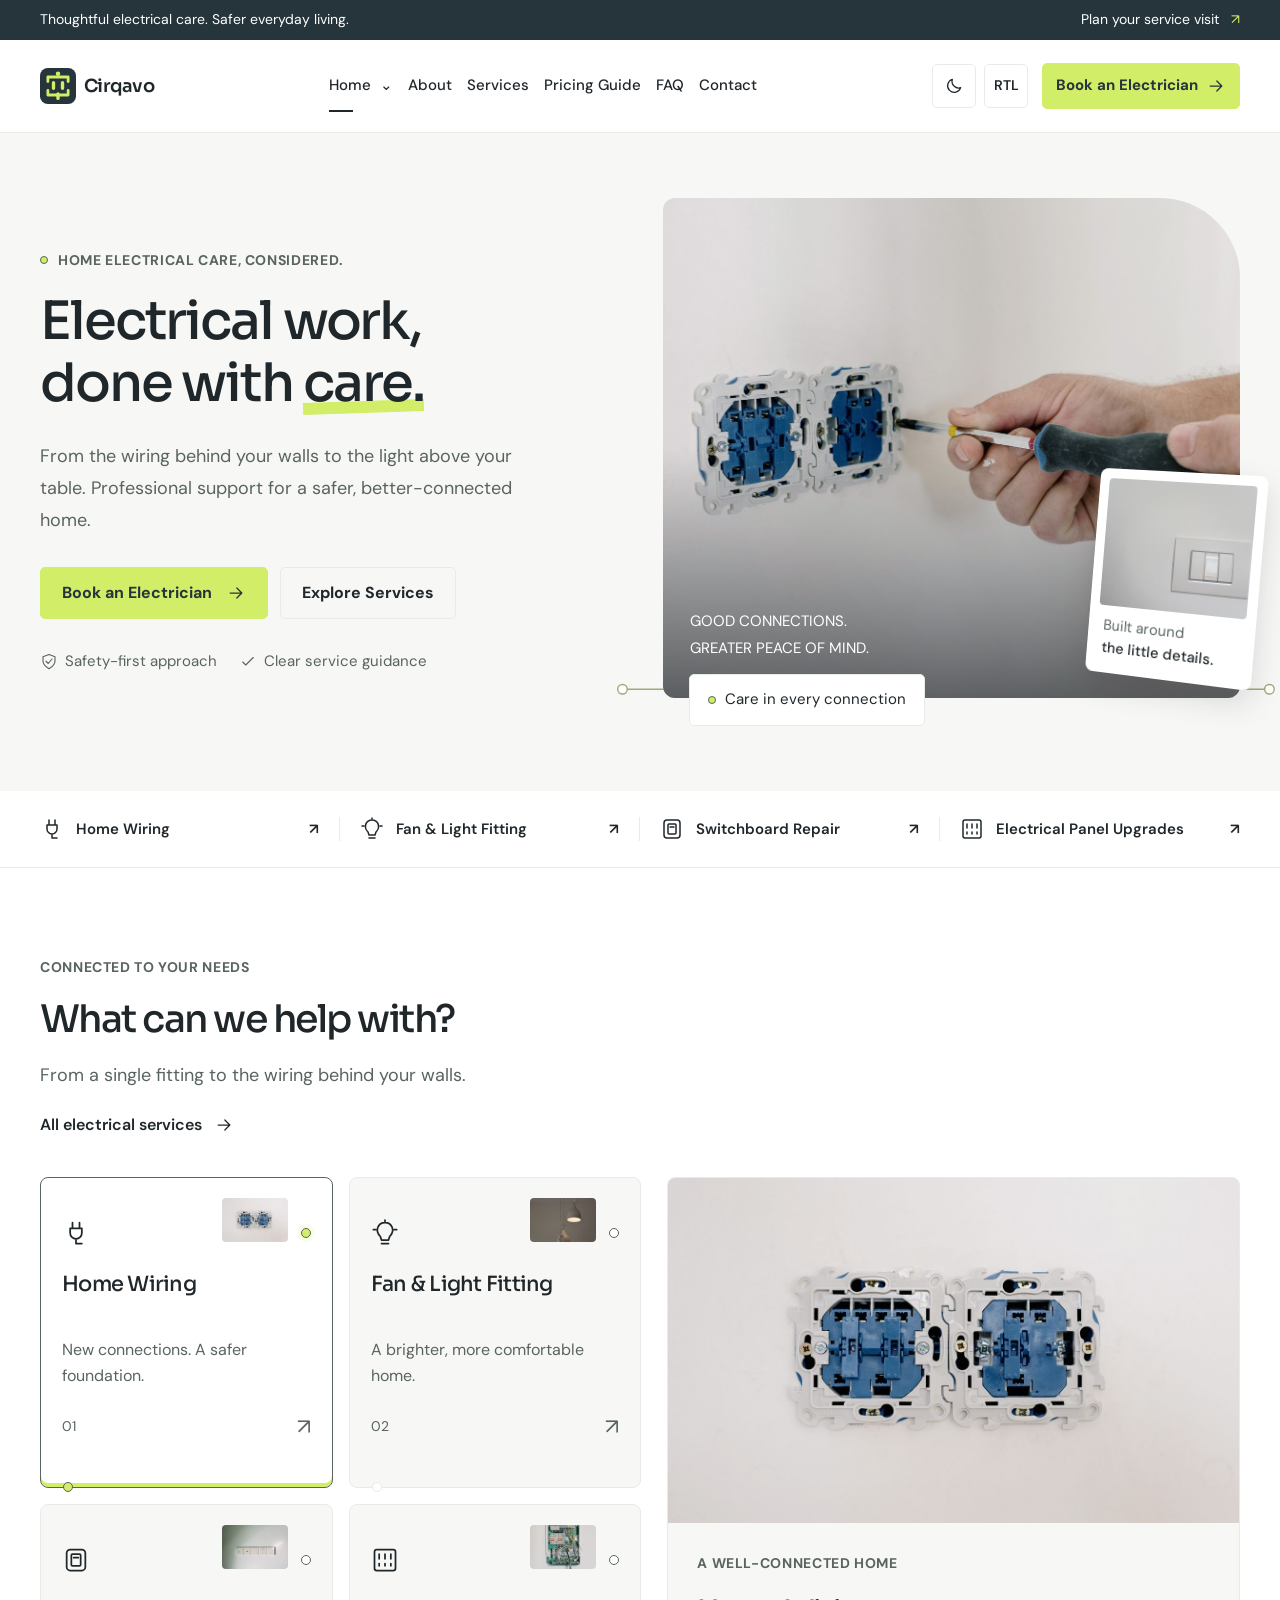
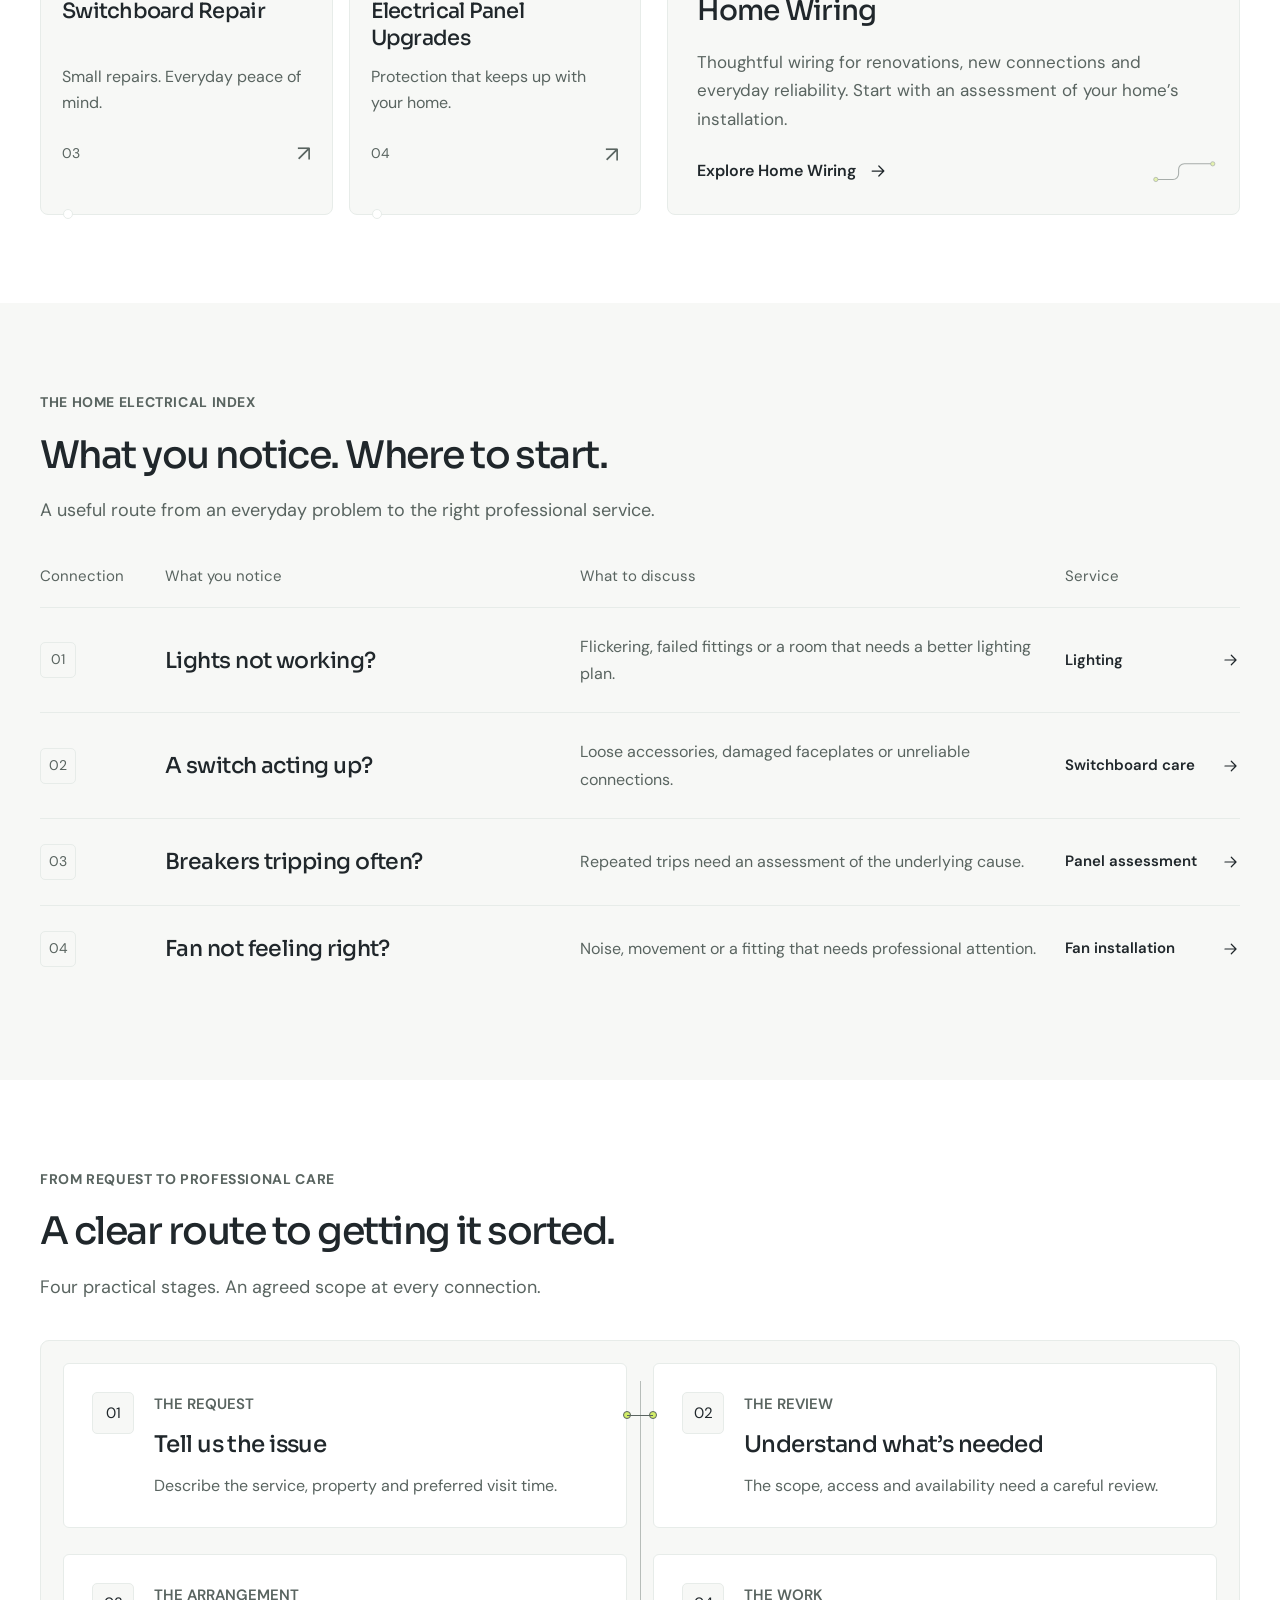
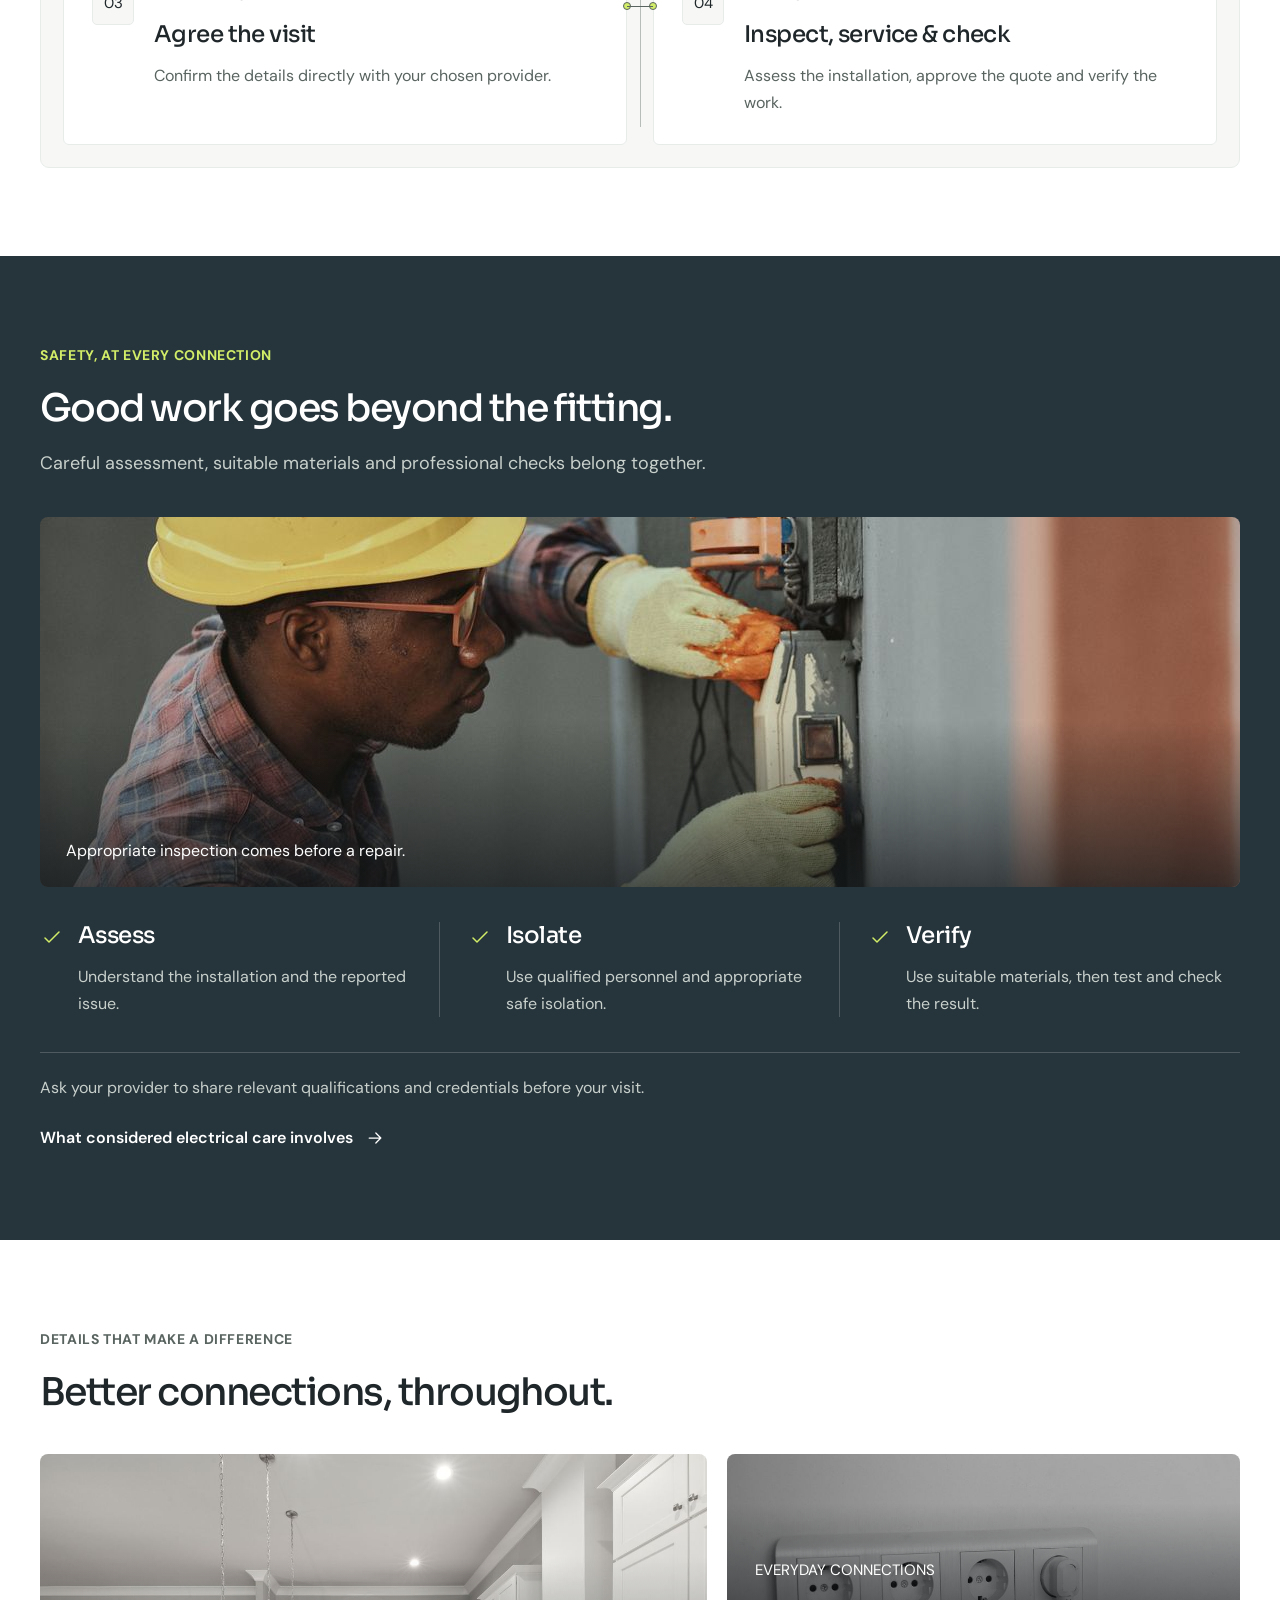
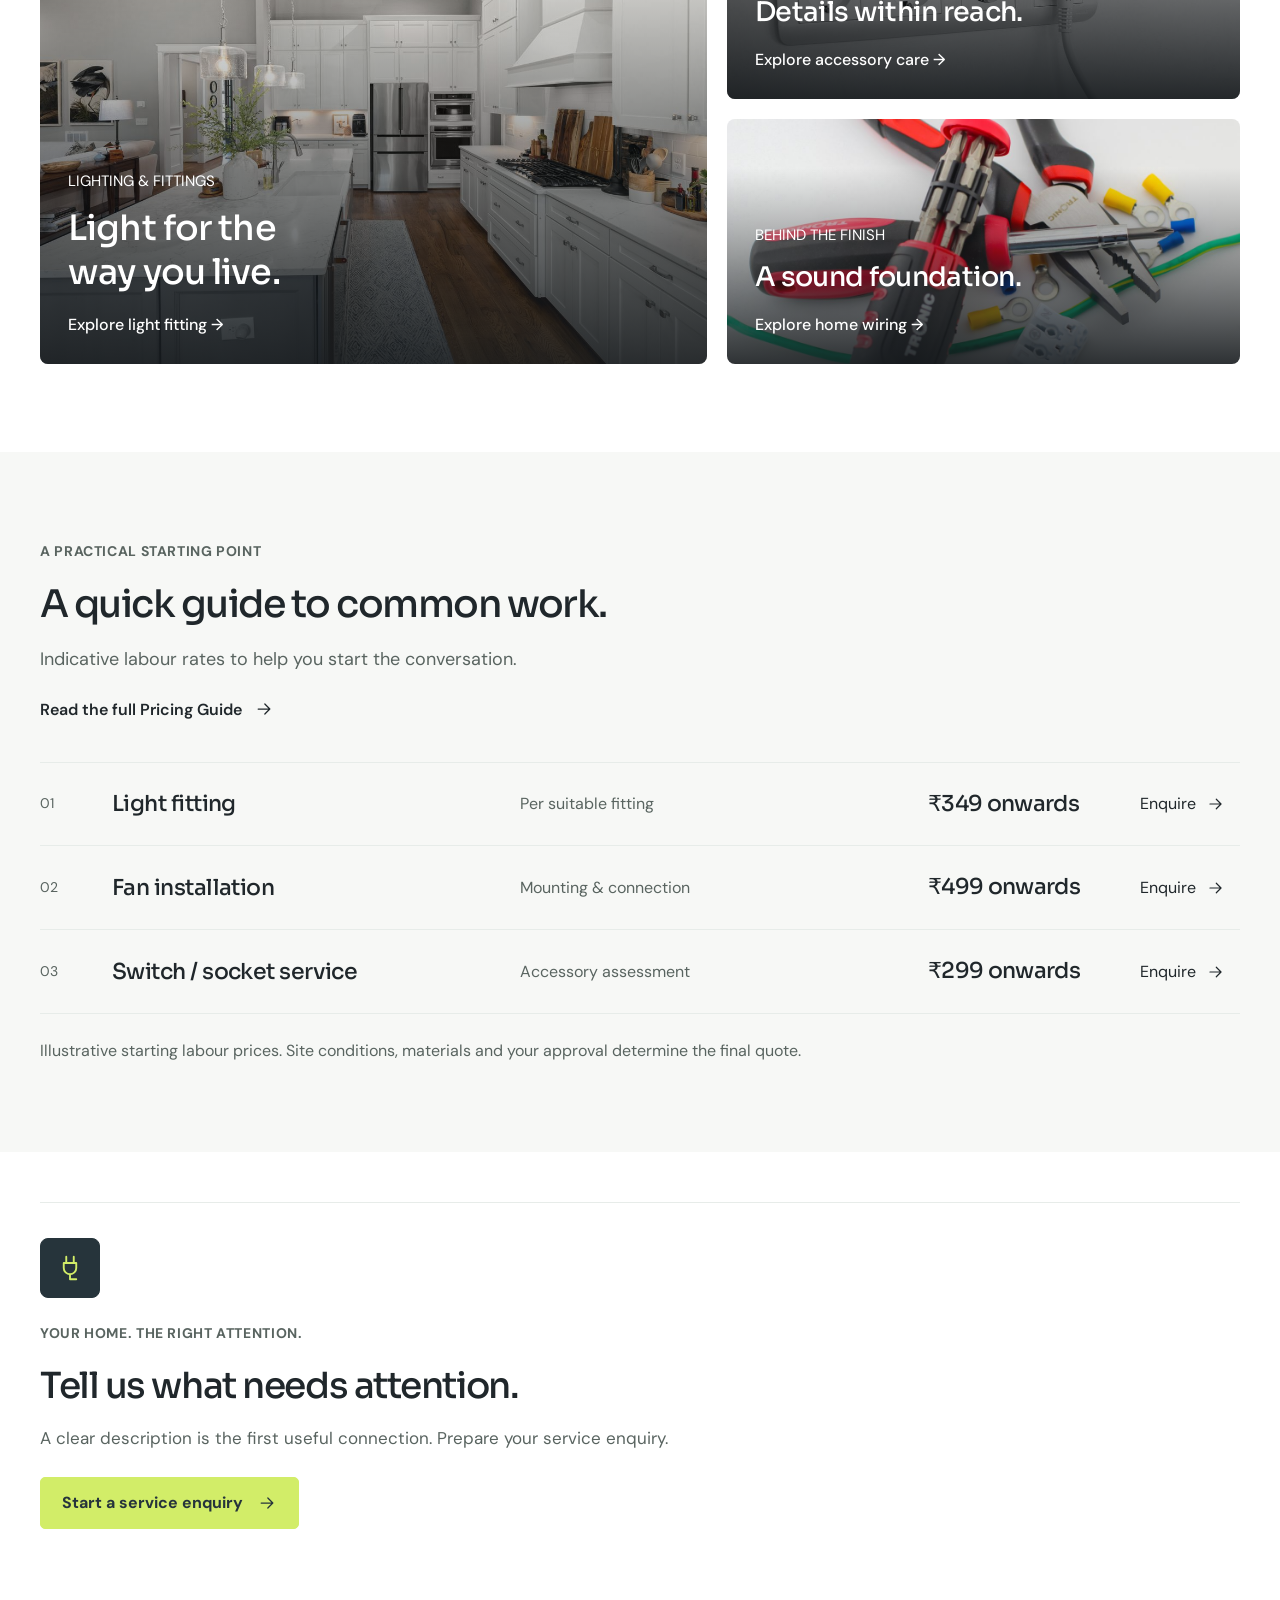
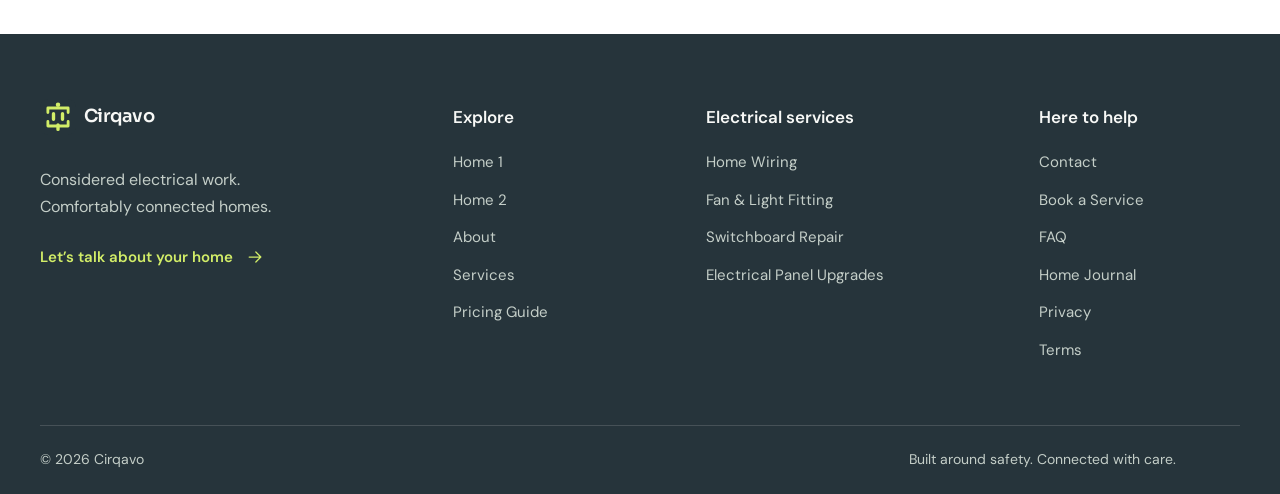
==== commit 83a1858f: "Refresh Home 1 banner images and complete final site inspection" ====
--- a/index.html
+++ b/index.html
@@ -1 +1 @@
-<!doctype html><html lang="en" dir="ltr"><head><meta charset="utf-8"><meta name="viewport" content="width=device-width, initial-scale=1"><meta name="description" content="Professional support for home wiring, fan and light fitting, switchboard repairs and electrical panel upgrades. Explore services and plan an enquiry."><meta property="og:site_name" content="Cirqavo"><meta name="theme-color" content="#26343B"><title>Electrical work, done with care | Cirqavo</title><link rel="icon" type="image/svg+xml" href="assets/images/circuit-socket-v2.svg?v=2"><link rel="icon" type="image/png" sizes="32x32" href="assets/images/favicon-32-v2.png?v=2"><link rel="stylesheet" href="assets/css/fonts.css"><link rel="stylesheet" href="assets/css/style.css?v=7"><link rel="stylesheet" href="assets/css/dark-mode.css?v=6"><link rel="stylesheet" href="assets/css/rtl.css?v=6"><script>try{document.documentElement.dataset.theme=localStorage.getItem('electrical-theme')||'light';document.documentElement.dir=localStorage.getItem('electrical-direction')||'ltr'}catch(e){}</script><script defer src="assets/js/config.js?v=6"></script><script defer src="assets/js/main.js?v=6"></script></head><body data-page="index"><a class="skip-link" href="#main">Skip to content</a><div class="topbar"><div class="container"><span>Thoughtful electrical care. Safer everyday living.</span><a href="pages/contact.html#booking">Plan your service visit <span aria-hidden="true">↗</span></a></div></div><header class="site-header"><div class="container header-inner"><a class="brand" href="index.html" aria-label="Cirqavo home"><img class="brand-mark" src="assets/images/circuit-socket-v2.svg?v=2" width="42" height="42" alt=""><span>Cirqavo</span></a><button class="menu-toggle icon-button" aria-label="Open navigation" aria-expanded="false" aria-controls="navigation"><span></span><span></span></button><div class="nav-scrim"></div><div class="navigation" id="navigation"><nav aria-label="Main navigation"><div class="home-nav"><button class="home-toggle active" aria-expanded="false" aria-controls="home-dropdown">Home <span aria-hidden="true">⌄</span></button><div class="home-dropdown" id="home-dropdown"><a href="index.html">Home 1</a><a href="pages/home2.html">Home 2</a></div></div><a href="pages/about.html" >About</a><a href="pages/services.html" >Services</a><a href="pages/pricing.html" >Pricing Guide</a><a href="pages/faq.html" >FAQ</a><a href="pages/contact.html" >Contact</a></nav><div class="utilities"><button class="theme-toggle icon-button" aria-label="Switch to dark theme"><svg viewBox="0 0 24 24" fill="none" stroke="currentColor" stroke-width="1.5" stroke-linecap="round" stroke-linejoin="round" aria-hidden="true"><path d="M20 14A8 8 0 0 1 10 4 8 8 0 1 0 20 14Z"/></svg></button><button class="direction-toggle" aria-label="Switch to right-to-left layout">RTL</button></div></div><a class="button header-book" href="pages/contact.html#booking" aria-label="Book an Electrician"><span class="booking-label">Book an Electrician</span><span class="booking-short" aria-hidden="true">Book</span> <svg viewBox="0 0 24 24" fill="none" stroke="currentColor" stroke-width="1.5" stroke-linecap="round" stroke-linejoin="round" aria-hidden="true"><path d="M5 12h14m-6-6 6 6-6 6"/></svg></a></div></header><main id="main"><section class="hero"><div class="container hero-grid"><div class="hero-copy"><span class="eyebrow"><span class="little-node"></span> HOME ELECTRICAL CARE, CONSIDERED.</span><h1>Electrical work,<br>done with <span class="underlined">care.</span></h1><p>From the wiring behind your walls to the light above your table. Professional support for a safer, better-connected home.</p><div class="hero-actions"><a class="button" href="pages/contact.html#booking">Book an Electrician <svg viewBox="0 0 24 24" fill="none" stroke="currentColor" stroke-width="1.5" stroke-linecap="round" stroke-linejoin="round" aria-hidden="true"><path d="M5 12h14m-6-6 6 6-6 6"/></svg></a><a class="button button-outline" href="pages/services.html">Explore Services</a></div><div class="hero-assurance"><span><svg viewBox="0 0 24 24" fill="none" stroke="currentColor" stroke-width="1.5" stroke-linecap="round" stroke-linejoin="round" aria-hidden="true"><path d="m12 2 8 3v6c0 5-8 10-8 10S4 16 4 11V5l8-3Z"/><path d="m8 11 3 3 5-6"/></svg> Safety-first approach</span><span><svg viewBox="0 0 24 24" fill="none" stroke="currentColor" stroke-width="1.5" stroke-linecap="round" stroke-linejoin="round" aria-hidden="true"><path d="m5 12 4 4L19 6"/></svg> Clear service guidance</span></div></div><div class="hero-visual"><div class="hero-photo"><img src="assets/images/electrician.jpg" alt="Electrician wearing protective gloves working on a wall-mounted electrical installation" fetchpriority="high"><span class="photo-corner">GOOD CONNECTIONS.<br>GREATER PEACE OF MIND.</span></div><div class="component-card"><img src="assets/images/socket.jpg" alt="Modern wall-mounted electrical socket"><span>Built around<br><strong>the little details.</strong></span></div><div class="photo-label"><span class="little-node"></span> Care in every connection</div><svg class="circuit" viewBox="0 0 700 220" fill="none" aria-hidden="true"><path d="M12 180h140a24 24 0 0 0 24-24V64a24 24 0 0 1 24-24h240a24 24 0 0 1 24 24v92a24 24 0 0 0 24 24h200"/><circle cx="12" cy="180" r="5"/><circle cx="688" cy="180" r="5"/><circle class="circuit-node" cx="440" cy="40" r="5"/></svg></div></div></section><section class="service-strip"><div class="container"><a href="pages/service-details.html?service=wiring"><svg viewBox="0 0 24 24" fill="none" stroke="currentColor" stroke-width="1.5" stroke-linecap="round" stroke-linejoin="round" aria-hidden="true"><path d="M9 3v5m6-5v5M7 8h10v4a5 5 0 0 1-10 0V8Zm5 9v4h5"/></svg><span>Home Wiring</span><span class="strip-arrow">↗</span></a><a href="pages/service-details.html?service=lighting"><svg viewBox="0 0 24 24" fill="none" stroke="currentColor" stroke-width="1.5" stroke-linecap="round" stroke-linejoin="round" aria-hidden="true"><path d="M8 15c-5-5-2-12 4-12s9 7 4 12l-1 3H9l-1-3ZM9 21h6M12 1v1M2 9h2m16 0h2"/></svg><span>Fan & Light Fitting</span><span class="strip-arrow">↗</span></a><a href="pages/service-details.html?service=switchboard"><svg viewBox="0 0 24 24" fill="none" stroke="currentColor" stroke-width="1.5" stroke-linecap="round" stroke-linejoin="round" aria-hidden="true"><rect x="4" y="3" width="16" height="18" rx="3"/><rect x="8" y="7" width="8" height="10" rx="1"/><path d="M10 10h4"/></svg><span>Switchboard Repair</span><span class="strip-arrow">↗</span></a><a href="pages/service-details.html?service=panel"><svg viewBox="0 0 24 24" fill="none" stroke="currentColor" stroke-width="1.5" stroke-linecap="round" stroke-linejoin="round" aria-hidden="true"><rect x="3" y="3" width="18" height="18" rx="2"/><path d="M7 7v4m5-4v4m5-4v4M7 15v2m5-2v2m5-2v2"/></svg><span>Electrical Panel Upgrades</span><span class="strip-arrow">↗</span></a></div></section><section class="section service-section" id="service-explorer"><div class="container"><div class="section-heading"><span class="eyebrow">CONNECTED TO YOUR NEEDS</span><h2>What can we help with?</h2><p>From a single fitting to the wiring behind your walls.</p><a class="text-link" href="pages/services.html">All electrical services <svg viewBox="0 0 24 24" fill="none" stroke="currentColor" stroke-width="1.5" stroke-linecap="round" stroke-linejoin="round" aria-hidden="true"><path d="M5 12h14m-6-6 6 6-6 6"/></svg></a></div><div class="service-explorer"><div class="service-modules" role="tablist" aria-label="Explore electrical services"><button class="service-module selected" role="tab" aria-selected="true" aria-controls="service-panel" id="tab-wiring" tabindex="0" data-service="wiring"><span class="module-top"><svg viewBox="0 0 24 24" fill="none" stroke="currentColor" stroke-width="1.5" stroke-linecap="round" stroke-linejoin="round" aria-hidden="true"><path d="M9 3v5m6-5v5M7 8h10v4a5 5 0 0 1-10 0V8Zm5 9v4h5"/></svg><span class="selection-node"></span></span><img src="assets/images/wiring.jpg" alt="" loading="lazy"><strong>Home Wiring</strong><span>New connections. A safer foundation.</span><span class="module-number">01 <span aria-hidden="true">↗</span></span></button><button class="service-module " role="tab" aria-selected="false" aria-controls="service-panel" id="tab-lighting" tabindex="-1" data-service="lighting"><span class="module-top"><svg viewBox="0 0 24 24" fill="none" stroke="currentColor" stroke-width="1.5" stroke-linecap="round" stroke-linejoin="round" aria-hidden="true"><path d="M8 15c-5-5-2-12 4-12s9 7 4 12l-1 3H9l-1-3ZM9 21h6M12 1v1M2 9h2m16 0h2"/></svg><span class="selection-node"></span></span><img src="assets/images/pendant.jpg" alt="" loading="lazy"><strong>Fan & Light Fitting</strong><span>A brighter, more comfortable home.</span><span class="module-number">02 <span aria-hidden="true">↗</span></span></button><button class="service-module " role="tab" aria-selected="false" aria-controls="service-panel" id="tab-switchboard" tabindex="-1" data-service="switchboard"><span class="module-top"><svg viewBox="0 0 24 24" fill="none" stroke="currentColor" stroke-width="1.5" stroke-linecap="round" stroke-linejoin="round" aria-hidden="true"><rect x="4" y="3" width="16" height="18" rx="3"/><rect x="8" y="7" width="8" height="10" rx="1"/><path d="M10 10h4"/></svg><span class="selection-node"></span></span><img src="assets/images/socket.jpg" alt="" loading="lazy"><strong>Switchboard Repair</strong><span>Small repairs. Everyday peace of mind.</span><span class="module-number">03 <span aria-hidden="true">↗</span></span></button><button class="service-module " role="tab" aria-selected="false" aria-controls="service-panel" id="tab-panel" tabindex="-1" data-service="panel"><span class="module-top"><svg viewBox="0 0 24 24" fill="none" stroke="currentColor" stroke-width="1.5" stroke-linecap="round" stroke-linejoin="round" aria-hidden="true"><rect x="3" y="3" width="18" height="18" rx="2"/><path d="M7 7v4m5-4v4m5-4v4M7 15v2m5-2v2m5-2v2"/></svg><span class="selection-node"></span></span><img src="assets/images/panel.jpg" alt="" loading="lazy"><strong>Electrical Panel Upgrades</strong><span>Protection that keeps up with your home.</span><span class="module-number">04 <span aria-hidden="true">↗</span></span></button></div><div class="service-panel" id="service-panel" role="tabpanel" aria-labelledby="tab-wiring"><img class="explorer-image" src="assets/images/wiring.jpg" alt="Electrical accessories during home renovation" loading="lazy"><svg class="explorer-route" viewBox="0 0 90 35" aria-hidden="true"><path d="M4 28h24a8 8 0 0 0 8-8v-6a8 8 0 0 1 8-8h40"/><circle cx="4" cy="28" r="3"/><circle cx="84" cy="6" r="3"/></svg><div class="explorer-copy"><span class="eyebrow">A WELL-CONNECTED HOME</span><h3 data-service-title>Home Wiring</h3><p data-service-description>Thoughtful wiring for renovations, new connections and everyday reliability. Start with an assessment of your home’s installation.</p><a class="text-link service-detail-link" href="pages/service-details.html?service=wiring">Explore Home Wiring <svg viewBox="0 0 24 24" fill="none" stroke="currentColor" stroke-width="1.5" stroke-linecap="round" stroke-linejoin="round" aria-hidden="true"><path d="M5 12h14m-6-6 6 6-6 6"/></svg></a></div></div></div></div></section><section class="section diagnostics soft"><div class="container"><div class="section-heading"><span class="eyebrow">THE HOME ELECTRICAL INDEX</span><h2>What you notice. Where to start.</h2><p>A useful route from an everyday problem to the right professional service.</p></div><div class="diagnostic-index"><div class="diagnostic-head"><span>Connection</span><span>What you notice</span><span>What to discuss</span><span>Service</span></div><a class="diagnostic-row" href="pages/service-details.html?service=lighting"><span class="connection-id">01</span><h3>Lights not working?</h3><p>Flickering, failed fittings or a room that needs a better lighting plan.</p><span class="diagnostic-action">Lighting <svg viewBox="0 0 24 24" fill="none" stroke="currentColor" stroke-width="1.5" stroke-linecap="round" stroke-linejoin="round" aria-hidden="true"><path d="M5 12h14m-6-6 6 6-6 6"/></svg></span></a><a class="diagnostic-row" href="pages/service-details.html?service=switchboard"><span class="connection-id">02</span><h3>A switch acting up?</h3><p>Loose accessories, damaged faceplates or unreliable connections.</p><span class="diagnostic-action">Switchboard care <svg viewBox="0 0 24 24" fill="none" stroke="currentColor" stroke-width="1.5" stroke-linecap="round" stroke-linejoin="round" aria-hidden="true"><path d="M5 12h14m-6-6 6 6-6 6"/></svg></span></a><a class="diagnostic-row" href="pages/service-details.html?service=panel"><span class="connection-id">03</span><h3>Breakers tripping often?</h3><p>Repeated trips need an assessment of the underlying cause.</p><span class="diagnostic-action">Panel assessment <svg viewBox="0 0 24 24" fill="none" stroke="currentColor" stroke-width="1.5" stroke-linecap="round" stroke-linejoin="round" aria-hidden="true"><path d="M5 12h14m-6-6 6 6-6 6"/></svg></span></a><a class="diagnostic-row" href="pages/service-details.html?service=fan"><span class="connection-id">04</span><h3>Fan not feeling right?</h3><p>Noise, movement or a fitting that needs professional attention.</p><span class="diagnostic-action">Fan installation <svg viewBox="0 0 24 24" fill="none" stroke="currentColor" stroke-width="1.5" stroke-linecap="round" stroke-linejoin="round" aria-hidden="true"><path d="M5 12h14m-6-6 6 6-6 6"/></svg></span></a></div></div></section><section class="section process"><div class="container"><div class="section-heading"><span class="eyebrow">FROM REQUEST TO PROFESSIONAL CARE</span><h2>A clear route to getting it sorted.</h2><p>Four practical stages. An agreed scope at every connection.</p></div><div class="process-board"><ol class="process-grid"><li><span class="step-number">01</span><div><span class="stage-label">THE REQUEST</span><h3>Tell us the issue</h3><p>Describe the service, property and preferred visit time.</p></div><span class="stage-terminal" aria-hidden="true"></span></li><li><span class="step-number">02</span><div><span class="stage-label">THE REVIEW</span><h3>Understand what’s needed</h3><p>The scope, access and availability need a careful review.</p></div><span class="stage-terminal" aria-hidden="true"></span></li><li><span class="step-number">03</span><div><span class="stage-label">THE ARRANGEMENT</span><h3>Agree the visit</h3><p>Confirm the details directly with your chosen provider.</p></div><span class="stage-terminal" aria-hidden="true"></span></li><li><span class="step-number">04</span><div><span class="stage-label">THE WORK</span><h3>Inspect, service & check</h3><p>Assess the installation, approve the quote and verify the work.</p></div><span class="stage-terminal" aria-hidden="true"></span></li></ol></div></div></section><section class="section safety-feature"><div class="container"><div class="section-heading"><span class="eyebrow">SAFETY, AT EVERY CONNECTION</span><h2>Good work goes beyond the fitting.</h2><p>Careful assessment, suitable materials and professional checks belong together.</p></div><figure class="safety-photo"><img loading="lazy" src="assets/images/inspection.jpg" alt="Electrician in protective gloves assessing a wall-mounted installation"><figcaption>Appropriate inspection comes before a repair.</figcaption></figure><div class="safety-records"><div><span><svg viewBox="0 0 24 24" fill="none" stroke="currentColor" stroke-width="1.5" stroke-linecap="round" stroke-linejoin="round" aria-hidden="true"><path d="m5 12 4 4L19 6"/></svg></span><h3>Assess</h3><p>Understand the installation and the reported issue.</p></div><div><span><svg viewBox="0 0 24 24" fill="none" stroke="currentColor" stroke-width="1.5" stroke-linecap="round" stroke-linejoin="round" aria-hidden="true"><path d="m5 12 4 4L19 6"/></svg></span><h3>Isolate</h3><p>Use qualified personnel and appropriate safe isolation.</p></div><div><span><svg viewBox="0 0 24 24" fill="none" stroke="currentColor" stroke-width="1.5" stroke-linecap="round" stroke-linejoin="round" aria-hidden="true"><path d="m5 12 4 4L19 6"/></svg></span><h3>Verify</h3><p>Use suitable materials, then test and check the result.</p></div></div><p class="credential-note">Ask your provider to share relevant qualifications and credentials before your visit.</p><a class="text-link" href="pages/about.html">What considered electrical care involves <svg viewBox="0 0 24 24" fill="none" stroke="currentColor" stroke-width="1.5" stroke-linecap="round" stroke-linejoin="round" aria-hidden="true"><path d="M5 12h14m-6-6 6 6-6 6"/></svg></a></div></section><section class="section featured-services"><div class="container"><div class="section-heading"><span class="eyebrow">DETAILS THAT MAKE A DIFFERENCE</span><h2>Better connections, throughout.</h2></div><div class="feature-mosaic"><a class="feature-photo feature-primary" href="pages/service-details.html?service=lighting"><img loading="lazy" src="assets/images/kitchen-lighting.jpg" alt="Fitted pendant, recessed and under-cabinet lighting in a home kitchen"><span><small>LIGHTING & FITTINGS</small><h3>Light for the way you live.</h3><b>Explore light fitting →</b></span></a><a class="feature-photo" href="pages/service-details.html?service=switchboard"><img loading="lazy" src="assets/images/outlet-detail.jpg" alt="Neatly fitted residential wall sockets"><span><small>EVERYDAY CONNECTIONS</small><h3>Details within reach.</h3><b>Explore accessory care →</b></span></a><a class="feature-photo" href="pages/service-details.html?service=wiring"><img loading="lazy" src="assets/images/electrical-tools.jpg" alt="Electrical tools and cable connectors on a work surface"><span><small>BEHIND THE FINISH</small><h3>A sound foundation.</h3><b>Explore home wiring →</b></span></a></div></div></section><section class="section price-preview"><div class="container"><div class="section-heading"><span class="eyebrow">A PRACTICAL STARTING POINT</span><h2>A quick guide to common work.</h2><p>Indicative labour rates to help you start the conversation.</p><a class="text-link" href="pages/pricing.html">Read the full Pricing Guide <svg viewBox="0 0 24 24" fill="none" stroke="currentColor" stroke-width="1.5" stroke-linecap="round" stroke-linejoin="round" aria-hidden="true"><path d="M5 12h14m-6-6 6 6-6 6"/></svg></a></div><div class="rate-preview-list"><a href="pages/contact.html?service=lighting#booking"><span class="rate-number">01</span><h3>Light fitting</h3><span>Per suitable fitting</span><strong data-rate="light"></strong><span class="rate-enquire">Enquire <svg viewBox="0 0 24 24" fill="none" stroke="currentColor" stroke-width="1.5" stroke-linecap="round" stroke-linejoin="round" aria-hidden="true"><path d="M5 12h14m-6-6 6 6-6 6"/></svg></span></a><a href="pages/contact.html?service=fan#booking"><span class="rate-number">02</span><h3>Fan installation</h3><span>Mounting & connection</span><strong data-rate="fan"></strong><span class="rate-enquire">Enquire <svg viewBox="0 0 24 24" fill="none" stroke="currentColor" stroke-width="1.5" stroke-linecap="round" stroke-linejoin="round" aria-hidden="true"><path d="M5 12h14m-6-6 6 6-6 6"/></svg></span></a><a href="pages/contact.html?service=switchboard#booking"><span class="rate-number">03</span><h3>Switch / socket service</h3><span>Accessory assessment</span><strong data-rate="switch"></strong><span class="rate-enquire">Enquire <svg viewBox="0 0 24 24" fill="none" stroke="currentColor" stroke-width="1.5" stroke-linecap="round" stroke-linejoin="round" aria-hidden="true"><path d="M5 12h14m-6-6 6 6-6 6"/></svg></span></a></div><p class="pricing-note">Illustrative starting labour prices. Site conditions, materials and your approval determine the final quote.</p></div></section><section class="closing closing-terminal"><div class="container closing-inner"><span class="terminal-mark" aria-hidden="true"><svg viewBox="0 0 24 24" fill="none" stroke="currentColor" stroke-width="1.5" stroke-linecap="round" stroke-linejoin="round" aria-hidden="true"><path d="M9 3v5m6-5v5M7 8h10v4a5 5 0 0 1-10 0V8Zm5 9v4h5"/></svg></span><div class="closing-copy"><span class="eyebrow">YOUR HOME. THE RIGHT ATTENTION.</span><h2>Tell us what needs attention.</h2><p>A clear description is the first useful connection. Prepare your service enquiry.</p><a class="button" href="pages/contact.html#booking">Start a service enquiry <svg viewBox="0 0 24 24" fill="none" stroke="currentColor" stroke-width="1.5" stroke-linecap="round" stroke-linejoin="round" aria-hidden="true"><path d="M5 12h14m-6-6 6 6-6 6"/></svg></a></div></div></section></main><footer class="site-footer"><div class="container footer-grid"><div class="footer-identity"><a class="brand" href="index.html" aria-label="Cirqavo home"><img class="brand-mark" src="assets/images/circuit-socket-v2.svg?v=2" width="42" height="42" alt=""><span>Cirqavo</span></a><p>Considered electrical work.<br>Comfortably connected homes.</p><a class="text-link" href="pages/contact.html#booking">Let’s talk about your home <svg viewBox="0 0 24 24" fill="none" stroke="currentColor" stroke-width="1.5" stroke-linecap="round" stroke-linejoin="round" aria-hidden="true"><path d="M5 12h14m-6-6 6 6-6 6"/></svg></a></div><div><h3>Explore</h3><a href="index.html">Home 1</a><a href="pages/home2.html">Home 2</a><a href="pages/about.html">About</a><a href="pages/services.html">Services</a><a href="pages/pricing.html">Pricing Guide</a></div><div><h3>Electrical services</h3><a href="pages/service-details.html?service=wiring">Home Wiring</a><a href="pages/service-details.html?service=lighting">Fan & Light Fitting</a><a href="pages/service-details.html?service=switchboard">Switchboard Repair</a><a href="pages/service-details.html?service=panel">Electrical Panel Upgrades</a></div><div><h3>Here to help</h3><a href="pages/contact.html">Contact</a><a href="pages/contact.html#booking">Book a Service</a><a href="pages/faq.html">FAQ</a><a href="pages/blog.html">Home Journal</a><a href="pages/privacy.html">Privacy</a><a href="pages/terms.html">Terms</a></div></div><div class="container footer-bottom"><span>© 2026 Cirqavo</span><span>Built around safety. Connected with care.</span><button class="back-top icon-button" aria-label="Back to top" hidden>↑</button></div></footer></body></html>+<!doctype html><html lang="en" dir="ltr"><head><meta charset="utf-8"><meta name="viewport" content="width=device-width, initial-scale=1"><meta name="description" content="Professional support for home wiring, fan and light fitting, switchboard repairs and electrical panel upgrades. Explore services and plan an enquiry."><meta property="og:site_name" content="Cirqavo"><meta name="theme-color" content="#26343B"><title>Electrical work, done with care | Cirqavo</title><link rel="icon" type="image/svg+xml" href="assets/images/circuit-socket-v2.svg?v=2"><link rel="icon" type="image/png" sizes="32x32" href="assets/images/favicon-32-v2.png?v=2"><link rel="stylesheet" href="assets/css/fonts.css"><link rel="stylesheet" href="assets/css/style.css?v=13"><link rel="stylesheet" href="assets/css/dark-mode.css?v=6"><link rel="stylesheet" href="assets/css/rtl.css?v=10"><script>try{document.documentElement.dataset.theme=localStorage.getItem('electrical-theme')||'light';document.documentElement.dir=localStorage.getItem('electrical-direction')||'ltr'}catch(e){}</script><script defer src="assets/js/config.js?v=6"></script><script defer src="assets/js/main.js?v=11"></script></head><body data-page="index"><a class="skip-link" href="#main">Skip to content</a><div class="topbar"><div class="container"><span>Thoughtful electrical care. Safer everyday living.</span><a href="pages/contact.html#booking">Plan your service visit <span aria-hidden="true">↗</span></a></div></div><header class="site-header"><div class="container header-inner"><a class="brand" href="index.html" aria-label="Cirqavo home"><img class="brand-mark" src="assets/images/circuit-socket-v2.svg?v=2" width="42" height="42" alt=""><span>Cirqavo</span></a><button class="menu-toggle icon-button" aria-label="Open navigation" aria-expanded="false" aria-controls="navigation"><span></span><span></span></button><div class="nav-scrim"></div><div class="navigation" id="navigation"><nav aria-label="Main navigation"><div class="home-nav"><button class="home-toggle active" aria-expanded="false" aria-controls="home-dropdown">Home <span aria-hidden="true">⌄</span></button><div class="home-dropdown" id="home-dropdown"><a href="index.html">Home 1</a><a href="pages/home2.html">Home 2</a></div></div><a href="pages/about.html" >About</a><a href="pages/services.html" >Services</a><a href="pages/pricing.html" >Pricing Guide</a><a href="pages/faq.html" >FAQ</a><a href="pages/contact.html" >Contact</a></nav><div class="utilities"><button class="theme-toggle icon-button" aria-label="Switch to dark theme"><svg viewBox="0 0 24 24" fill="none" stroke="currentColor" stroke-width="1.5" stroke-linecap="round" stroke-linejoin="round" aria-hidden="true"><path d="M20 14A8 8 0 0 1 10 4 8 8 0 1 0 20 14Z"/></svg></button><button class="direction-toggle" aria-label="Switch to right-to-left layout">RTL</button></div><a class="button header-book" href="pages/contact.html#booking" aria-label="Book an Electrician">Book an Electrician <svg viewBox="0 0 24 24" fill="none" stroke="currentColor" stroke-width="1.5" stroke-linecap="round" stroke-linejoin="round" aria-hidden="true"><path d="M5 12h14m-6-6 6 6-6 6"/></svg></a></div></div></header><main id="main"><section class="hero"><div class="container hero-grid"><div class="hero-copy"><span class="eyebrow"><span class="little-node"></span> HOME ELECTRICAL CARE, CONSIDERED.</span><h1>Electrical work,<br>done with <span class="underlined">care.</span></h1><p>From the wiring behind your walls to the light above your table. Professional support for a safer, better-connected home.</p><div class="hero-actions"><a class="button" href="pages/contact.html#booking">Book an Electrician <svg viewBox="0 0 24 24" fill="none" stroke="currentColor" stroke-width="1.5" stroke-linecap="round" stroke-linejoin="round" aria-hidden="true"><path d="M5 12h14m-6-6 6 6-6 6"/></svg></a><a class="button button-outline" href="pages/services.html">Explore Services</a></div><div class="hero-assurance"><span><svg viewBox="0 0 24 24" fill="none" stroke="currentColor" stroke-width="1.5" stroke-linecap="round" stroke-linejoin="round" aria-hidden="true"><path d="m12 2 8 3v6c0 5-8 10-8 10S4 16 4 11V5l8-3Z"/><path d="m8 11 3 3 5-6"/></svg> Safety-first approach</span><span><svg viewBox="0 0 24 24" fill="none" stroke="currentColor" stroke-width="1.5" stroke-linecap="round" stroke-linejoin="round" aria-hidden="true"><path d="m5 12 4 4L19 6"/></svg> Clear service guidance</span></div></div><div class="hero-visual"><div class="hero-photo"><img src="assets/images/home-wiring-banner.jpg" alt="Close-up of a technician fitting electrical socket assemblies with a screwdriver" width="1200" height="1797" fetchpriority="high"><span class="photo-corner">GOOD CONNECTIONS.<br>GREATER PEACE OF MIND.</span></div><div class="component-card"><img src="assets/images/home-switch-detail.jpg" alt="White wall-mounted light switch" width="440" height="293"><span>Built around<br><strong>the little details.</strong></span></div><div class="photo-label"><span class="little-node"></span> Care in every connection</div><svg class="circuit" viewBox="0 0 700 220" fill="none" aria-hidden="true"><path d="M12 180h140a24 24 0 0 0 24-24V64a24 24 0 0 1 24-24h240a24 24 0 0 1 24 24v92a24 24 0 0 0 24 24h200"/><circle cx="12" cy="180" r="5"/><circle cx="688" cy="180" r="5"/><circle class="circuit-node" cx="440" cy="40" r="5"/></svg></div></div></section><section class="service-strip"><div class="container"><a href="pages/service-details.html?service=wiring"><svg viewBox="0 0 24 24" fill="none" stroke="currentColor" stroke-width="1.5" stroke-linecap="round" stroke-linejoin="round" aria-hidden="true"><path d="M9 3v5m6-5v5M7 8h10v4a5 5 0 0 1-10 0V8Zm5 9v4h5"/></svg><span>Home Wiring</span><span class="strip-arrow">↗</span></a><a href="pages/service-details.html?service=lighting"><svg viewBox="0 0 24 24" fill="none" stroke="currentColor" stroke-width="1.5" stroke-linecap="round" stroke-linejoin="round" aria-hidden="true"><path d="M8 15c-5-5-2-12 4-12s9 7 4 12l-1 3H9l-1-3ZM9 21h6M12 1v1M2 9h2m16 0h2"/></svg><span>Fan & Light Fitting</span><span class="strip-arrow">↗</span></a><a href="pages/service-details.html?service=switchboard"><svg viewBox="0 0 24 24" fill="none" stroke="currentColor" stroke-width="1.5" stroke-linecap="round" stroke-linejoin="round" aria-hidden="true"><rect x="4" y="3" width="16" height="18" rx="3"/><rect x="8" y="7" width="8" height="10" rx="1"/><path d="M10 10h4"/></svg><span>Switchboard Repair</span><span class="strip-arrow">↗</span></a><a href="pages/service-details.html?service=panel"><svg viewBox="0 0 24 24" fill="none" stroke="currentColor" stroke-width="1.5" stroke-linecap="round" stroke-linejoin="round" aria-hidden="true"><rect x="3" y="3" width="18" height="18" rx="2"/><path d="M7 7v4m5-4v4m5-4v4M7 15v2m5-2v2m5-2v2"/></svg><span>Electrical Panel Upgrades</span><span class="strip-arrow">↗</span></a></div></section><section class="section service-section" id="service-explorer"><div class="container"><div class="section-heading"><span class="eyebrow">CONNECTED TO YOUR NEEDS</span><h2>What can we help with?</h2><p>From a single fitting to the wiring behind your walls.</p><a class="text-link" href="pages/services.html">All electrical services <svg viewBox="0 0 24 24" fill="none" stroke="currentColor" stroke-width="1.5" stroke-linecap="round" stroke-linejoin="round" aria-hidden="true"><path d="M5 12h14m-6-6 6 6-6 6"/></svg></a></div><div class="service-explorer"><div class="service-modules" role="tablist" aria-label="Explore electrical services"><button class="service-module selected" role="tab" aria-selected="true" aria-controls="service-panel" id="tab-wiring" tabindex="0" data-service="wiring"><span class="module-top"><svg viewBox="0 0 24 24" fill="none" stroke="currentColor" stroke-width="1.5" stroke-linecap="round" stroke-linejoin="round" aria-hidden="true"><path d="M9 3v5m6-5v5M7 8h10v4a5 5 0 0 1-10 0V8Zm5 9v4h5"/></svg><span class="selection-node"></span></span><img src="assets/images/wiring.jpg" alt="" loading="lazy"><strong>Home Wiring</strong><span>New connections. A safer foundation.</span><span class="module-number">01 <span aria-hidden="true">↗</span></span></button><button class="service-module " role="tab" aria-selected="false" aria-controls="service-panel" id="tab-lighting" tabindex="-1" data-service="lighting"><span class="module-top"><svg viewBox="0 0 24 24" fill="none" stroke="currentColor" stroke-width="1.5" stroke-linecap="round" stroke-linejoin="round" aria-hidden="true"><path d="M8 15c-5-5-2-12 4-12s9 7 4 12l-1 3H9l-1-3ZM9 21h6M12 1v1M2 9h2m16 0h2"/></svg><span class="selection-node"></span></span><img src="assets/images/pendant.jpg" alt="" loading="lazy"><strong>Fan & Light Fitting</strong><span>A brighter, more comfortable home.</span><span class="module-number">02 <span aria-hidden="true">↗</span></span></button><button class="service-module " role="tab" aria-selected="false" aria-controls="service-panel" id="tab-switchboard" tabindex="-1" data-service="switchboard"><span class="module-top"><svg viewBox="0 0 24 24" fill="none" stroke="currentColor" stroke-width="1.5" stroke-linecap="round" stroke-linejoin="round" aria-hidden="true"><rect x="4" y="3" width="16" height="18" rx="3"/><rect x="8" y="7" width="8" height="10" rx="1"/><path d="M10 10h4"/></svg><span class="selection-node"></span></span><img src="assets/images/socket.jpg" alt="" loading="lazy"><strong>Switchboard Repair</strong><span>Small repairs. Everyday peace of mind.</span><span class="module-number">03 <span aria-hidden="true">↗</span></span></button><button class="service-module " role="tab" aria-selected="false" aria-controls="service-panel" id="tab-panel" tabindex="-1" data-service="panel"><span class="module-top"><svg viewBox="0 0 24 24" fill="none" stroke="currentColor" stroke-width="1.5" stroke-linecap="round" stroke-linejoin="round" aria-hidden="true"><rect x="3" y="3" width="18" height="18" rx="2"/><path d="M7 7v4m5-4v4m5-4v4M7 15v2m5-2v2m5-2v2"/></svg><span class="selection-node"></span></span><img src="assets/images/panel.jpg" alt="" loading="lazy"><strong>Electrical Panel Upgrades</strong><span>Protection that keeps up with your home.</span><span class="module-number">04 <span aria-hidden="true">↗</span></span></button></div><div class="service-panel" id="service-panel" role="tabpanel" aria-labelledby="tab-wiring"><img class="explorer-image" src="assets/images/wiring.jpg" alt="Electrical accessories during home renovation" loading="lazy"><svg class="explorer-route" viewBox="0 0 90 35" aria-hidden="true"><path d="M4 28h24a8 8 0 0 0 8-8v-6a8 8 0 0 1 8-8h40"/><circle cx="4" cy="28" r="3"/><circle cx="84" cy="6" r="3"/></svg><div class="explorer-copy"><span class="eyebrow">A WELL-CONNECTED HOME</span><h3 data-service-title>Home Wiring</h3><p data-service-description>Thoughtful wiring for renovations, new connections and everyday reliability. Start with an assessment of your home’s installation.</p><a class="text-link service-detail-link" href="pages/service-details.html?service=wiring">Explore Home Wiring <svg viewBox="0 0 24 24" fill="none" stroke="currentColor" stroke-width="1.5" stroke-linecap="round" stroke-linejoin="round" aria-hidden="true"><path d="M5 12h14m-6-6 6 6-6 6"/></svg></a></div></div></div></div></section><section class="section diagnostics soft"><div class="container"><div class="section-heading"><span class="eyebrow">THE HOME ELECTRICAL INDEX</span><h2>What you notice. Where to start.</h2><p>A useful route from an everyday problem to the right professional service.</p></div><div class="diagnostic-index"><div class="diagnostic-head"><span>Connection</span><span>What you notice</span><span>What to discuss</span><span>Service</span></div><a class="diagnostic-row" href="pages/service-details.html?service=lighting"><span class="connection-id">01</span><h3>Lights not working?</h3><p>Flickering, failed fittings or a room that needs a better lighting plan.</p><span class="diagnostic-action">Lighting <svg viewBox="0 0 24 24" fill="none" stroke="currentColor" stroke-width="1.5" stroke-linecap="round" stroke-linejoin="round" aria-hidden="true"><path d="M5 12h14m-6-6 6 6-6 6"/></svg></span></a><a class="diagnostic-row" href="pages/service-details.html?service=switchboard"><span class="connection-id">02</span><h3>A switch acting up?</h3><p>Loose accessories, damaged faceplates or unreliable connections.</p><span class="diagnostic-action">Switchboard care <svg viewBox="0 0 24 24" fill="none" stroke="currentColor" stroke-width="1.5" stroke-linecap="round" stroke-linejoin="round" aria-hidden="true"><path d="M5 12h14m-6-6 6 6-6 6"/></svg></span></a><a class="diagnostic-row" href="pages/service-details.html?service=panel"><span class="connection-id">03</span><h3>Breakers tripping often?</h3><p>Repeated trips need an assessment of the underlying cause.</p><span class="diagnostic-action">Panel assessment <svg viewBox="0 0 24 24" fill="none" stroke="currentColor" stroke-width="1.5" stroke-linecap="round" stroke-linejoin="round" aria-hidden="true"><path d="M5 12h14m-6-6 6 6-6 6"/></svg></span></a><a class="diagnostic-row" href="pages/service-details.html?service=fan"><span class="connection-id">04</span><h3>Fan not feeling right?</h3><p>Noise, movement or a fitting that needs professional attention.</p><span class="diagnostic-action">Fan installation <svg viewBox="0 0 24 24" fill="none" stroke="currentColor" stroke-width="1.5" stroke-linecap="round" stroke-linejoin="round" aria-hidden="true"><path d="M5 12h14m-6-6 6 6-6 6"/></svg></span></a></div></div></section><section class="section process"><div class="container"><div class="section-heading"><span class="eyebrow">FROM REQUEST TO PROFESSIONAL CARE</span><h2>A clear route to getting it sorted.</h2><p>Four practical stages. An agreed scope at every connection.</p></div><div class="process-board"><ol class="process-grid"><li><span class="step-number">01</span><div><span class="stage-label">THE REQUEST</span><h3>Tell us the issue</h3><p>Describe the service, property and preferred visit time.</p></div><span class="stage-terminal" aria-hidden="true"></span></li><li><span class="step-number">02</span><div><span class="stage-label">THE REVIEW</span><h3>Understand what’s needed</h3><p>The scope, access and availability need a careful review.</p></div><span class="stage-terminal" aria-hidden="true"></span></li><li><span class="step-number">03</span><div><span class="stage-label">THE ARRANGEMENT</span><h3>Agree the visit</h3><p>Confirm the details directly with your chosen provider.</p></div><span class="stage-terminal" aria-hidden="true"></span></li><li><span class="step-number">04</span><div><span class="stage-label">THE WORK</span><h3>Inspect, service & check</h3><p>Assess the installation, approve the quote and verify the work.</p></div><span class="stage-terminal" aria-hidden="true"></span></li></ol></div></div></section><section class="section safety-feature"><div class="container"><div class="section-heading"><span class="eyebrow">SAFETY, AT EVERY CONNECTION</span><h2>Good work goes beyond the fitting.</h2><p>Careful assessment, suitable materials and professional checks belong together.</p></div><figure class="safety-photo"><img loading="lazy" src="assets/images/inspection.jpg" alt="Electrician in protective gloves assessing a wall-mounted installation"><figcaption>Appropriate inspection comes before a repair.</figcaption></figure><div class="safety-records"><div><span><svg viewBox="0 0 24 24" fill="none" stroke="currentColor" stroke-width="1.5" stroke-linecap="round" stroke-linejoin="round" aria-hidden="true"><path d="m5 12 4 4L19 6"/></svg></span><h3>Assess</h3><p>Understand the installation and the reported issue.</p></div><div><span><svg viewBox="0 0 24 24" fill="none" stroke="currentColor" stroke-width="1.5" stroke-linecap="round" stroke-linejoin="round" aria-hidden="true"><path d="m5 12 4 4L19 6"/></svg></span><h3>Isolate</h3><p>Use qualified personnel and appropriate safe isolation.</p></div><div><span><svg viewBox="0 0 24 24" fill="none" stroke="currentColor" stroke-width="1.5" stroke-linecap="round" stroke-linejoin="round" aria-hidden="true"><path d="m5 12 4 4L19 6"/></svg></span><h3>Verify</h3><p>Use suitable materials, then test and check the result.</p></div></div><p class="credential-note">Ask your provider to share relevant qualifications and credentials before your visit.</p><a class="text-link" href="pages/about.html">What considered electrical care involves <svg viewBox="0 0 24 24" fill="none" stroke="currentColor" stroke-width="1.5" stroke-linecap="round" stroke-linejoin="round" aria-hidden="true"><path d="M5 12h14m-6-6 6 6-6 6"/></svg></a></div></section><section class="section featured-services"><div class="container"><div class="section-heading"><span class="eyebrow">DETAILS THAT MAKE A DIFFERENCE</span><h2>Better connections, throughout.</h2></div><div class="feature-mosaic"><a class="feature-photo feature-primary" href="pages/service-details.html?service=lighting"><img loading="lazy" src="assets/images/kitchen-lighting.jpg" alt="Fitted pendant, recessed and under-cabinet lighting in a home kitchen"><span><small>LIGHTING & FITTINGS</small><h3>Light for the way you live.</h3><b>Explore light fitting →</b></span></a><a class="feature-photo" href="pages/service-details.html?service=switchboard"><img loading="lazy" src="assets/images/outlet-detail.jpg" alt="Neatly fitted residential wall sockets"><span><small>EVERYDAY CONNECTIONS</small><h3>Details within reach.</h3><b>Explore accessory care →</b></span></a><a class="feature-photo" href="pages/service-details.html?service=wiring"><img loading="lazy" src="assets/images/electrical-tools.jpg" alt="Electrical tools and cable connectors on a work surface"><span><small>BEHIND THE FINISH</small><h3>A sound foundation.</h3><b>Explore home wiring →</b></span></a></div></div></section><section class="section price-preview"><div class="container"><div class="section-heading"><span class="eyebrow">A PRACTICAL STARTING POINT</span><h2>A quick guide to common work.</h2><p>Indicative labour rates to help you start the conversation.</p><a class="text-link" href="pages/pricing.html">Read the full Pricing Guide <svg viewBox="0 0 24 24" fill="none" stroke="currentColor" stroke-width="1.5" stroke-linecap="round" stroke-linejoin="round" aria-hidden="true"><path d="M5 12h14m-6-6 6 6-6 6"/></svg></a></div><div class="rate-preview-list"><a href="pages/contact.html?service=lighting#booking"><span class="rate-number">01</span><h3>Light fitting</h3><span>Per suitable fitting</span><strong data-rate="light"></strong><span class="rate-enquire">Enquire <svg viewBox="0 0 24 24" fill="none" stroke="currentColor" stroke-width="1.5" stroke-linecap="round" stroke-linejoin="round" aria-hidden="true"><path d="M5 12h14m-6-6 6 6-6 6"/></svg></span></a><a href="pages/contact.html?service=fan#booking"><span class="rate-number">02</span><h3>Fan installation</h3><span>Mounting & connection</span><strong data-rate="fan"></strong><span class="rate-enquire">Enquire <svg viewBox="0 0 24 24" fill="none" stroke="currentColor" stroke-width="1.5" stroke-linecap="round" stroke-linejoin="round" aria-hidden="true"><path d="M5 12h14m-6-6 6 6-6 6"/></svg></span></a><a href="pages/contact.html?service=switchboard#booking"><span class="rate-number">03</span><h3>Switch / socket service</h3><span>Accessory assessment</span><strong data-rate="switch"></strong><span class="rate-enquire">Enquire <svg viewBox="0 0 24 24" fill="none" stroke="currentColor" stroke-width="1.5" stroke-linecap="round" stroke-linejoin="round" aria-hidden="true"><path d="M5 12h14m-6-6 6 6-6 6"/></svg></span></a></div><p class="pricing-note">Illustrative starting labour prices. Site conditions, materials and your approval determine the final quote.</p></div></section><section class="closing closing-terminal"><div class="container closing-inner"><span class="terminal-mark" aria-hidden="true"><svg viewBox="0 0 24 24" fill="none" stroke="currentColor" stroke-width="1.5" stroke-linecap="round" stroke-linejoin="round" aria-hidden="true"><path d="M9 3v5m6-5v5M7 8h10v4a5 5 0 0 1-10 0V8Zm5 9v4h5"/></svg></span><div class="closing-copy"><span class="eyebrow">YOUR HOME. THE RIGHT ATTENTION.</span><h2>Tell us what needs attention.</h2><p>A clear description is the first useful connection. Prepare your service enquiry.</p><a class="button" href="pages/contact.html#booking">Start a service enquiry <svg viewBox="0 0 24 24" fill="none" stroke="currentColor" stroke-width="1.5" stroke-linecap="round" stroke-linejoin="round" aria-hidden="true"><path d="M5 12h14m-6-6 6 6-6 6"/></svg></a></div></div></section></main><footer class="site-footer"><div class="container footer-grid"><div class="footer-identity"><a class="brand" href="index.html" aria-label="Cirqavo home"><img class="brand-mark" src="assets/images/circuit-socket-v2.svg?v=2" width="42" height="42" alt=""><span>Cirqavo</span></a><p>Considered electrical work.<br>Comfortably connected homes.</p><a class="text-link" href="pages/contact.html#booking">Let’s talk about your home <svg viewBox="0 0 24 24" fill="none" stroke="currentColor" stroke-width="1.5" stroke-linecap="round" stroke-linejoin="round" aria-hidden="true"><path d="M5 12h14m-6-6 6 6-6 6"/></svg></a></div><div><h3>Explore</h3><a href="index.html">Home 1</a><a href="pages/home2.html">Home 2</a><a href="pages/about.html">About</a><a href="pages/services.html">Services</a><a href="pages/pricing.html">Pricing Guide</a></div><div><h3>Electrical services</h3><a href="pages/service-details.html?service=wiring">Home Wiring</a><a href="pages/service-details.html?service=lighting">Fan & Light Fitting</a><a href="pages/service-details.html?service=switchboard">Switchboard Repair</a><a href="pages/service-details.html?service=panel">Electrical Panel Upgrades</a></div><div><h3>Here to help</h3><a href="pages/contact.html">Contact</a><a href="pages/contact.html#booking">Book a Service</a><a href="pages/faq.html">FAQ</a><a href="pages/blog.html">Home Journal</a><a href="pages/privacy.html">Privacy</a><a href="pages/terms.html">Terms</a></div></div><div class="container footer-bottom"><span>© 2026 Cirqavo</span><span>Built around safety. Connected with care.</span><button class="back-top icon-button" aria-label="Back to top" hidden>↑</button></div></footer></body></html>
--- a/assets/css/style.css
+++ b/assets/css/style.css
@@ -70,7 +70,6 @@
 .utilities { display: flex; gap: 8px; }
 .direction-toggle { height: 44px; min-width: 44px; border: 1px solid var(--line); border-radius: 5px; font-size: 14px; font-weight: 600; }
 .header-book { flex-shrink: 0; }
-.booking-short { display: none; }
 .nav-scrim { display: none; }
 
 /* 5. BUTTONS & CONTROLS --------------------------------------------------- */
@@ -297,16 +296,17 @@
 .lighting-notes span { display: block; margin-bottom: 16px; color: var(--muted); font-size: 15px; }
 .lighting-notes h3 { font-size: 22px; }
 .lighting-notes p { font-size: 16px; }
-.upgrade-comparison { display: grid; grid-template-columns: 1fr 1fr; border: 1px solid var(--line); border-radius: 8px; background: var(--paper); overflow: clip; }
-.upgrade-comparison article { padding: 30px; }
+.upgrade-comparison { display: grid; grid-template-columns: repeat(2, minmax(0, 1fr)); border: 1px solid var(--line); border-radius: 8px; background: var(--paper); overflow: clip; }
+.upgrade-comparison article { display: grid; grid-row: span 5; grid-template-rows: subgrid; padding: 30px; }
 .upgrade-comparison article + article { border-inline-start: 1px solid var(--line); }
-.comparison-title { display: flex; align-items: center; gap: 16px; margin-bottom: 25px; }
+.comparison-title { display: flex; align-items: flex-start; gap: 16px; margin-bottom: 25px; }
 .comparison-title h3 { margin: 0; }
-.upgrade-comparison article > img { height: 180px; border-radius: 5px; }
-.upgrade-comparison dl { margin-block: 25px; }
-.upgrade-comparison dl > div { padding-block: 17px; border-bottom: 1px solid var(--line); }
+.upgrade-comparison article > img { height: 180px; margin-bottom: 8px; border-radius: 5px; }
+.upgrade-comparison dl { display: contents; }
+.upgrade-comparison dl > div { padding-block: 20px; border-bottom: 1px solid var(--line); }
 .upgrade-comparison dt { margin-bottom: 8px; color: var(--muted); font-size: 15px; font-weight: 600; }
 .upgrade-comparison dd { margin: 0; font-size: 16px; }
+.upgrade-comparison article > .text-link { align-self: end; margin-top: 24px; }
 .panel-assembly { display: grid; grid-template-columns: .8fr 1.2fr; gap: 65px; align-items: start; }
 .panel-assembly figure { padding: 25px; border: 1px solid #ffffff30; border-radius: 8px; background: #ffffff08; }
 .panel-assembly figure img { max-height: 450px; border-radius: 5px; object-fit: contain; background: #e7ece9; }
@@ -349,21 +349,45 @@
 .residential-index a > span { color: var(--muted); font-size: 14px; }
 .residential-index h3 { margin: 0; }
 .residential-index p { margin: 0; font-size: 16px; }
-/* Services: an aligned service ledger, infrastructure map and support matrix. */
+/* Services: Cirqavo service panels, infrastructure map and support matrix. */
 .directory-heading { max-width: 850px; margin-bottom: 36px; }
 .directory-heading h2 { margin-bottom: 16px; }
 .directory-heading > p { max-width: 760px; margin-bottom: 0; font-size: 18px; }
-.service-ledger { border-top: 1px solid var(--line); }
-.service-line { display: grid; grid-template-columns: 36px minmax(0, .85fr) minmax(0, 1.2fr) 160px 125px; align-items: center; gap: 28px; padding-block: 24px; border-bottom: 1px solid var(--line); }
-.service-line-copy { display: contents; }
-.service-line-number { display: grid; place-items: center; width: 34px; height: 34px; border: 1px solid var(--line); border-radius: 5px; color: var(--muted); font-size: 15px; }
-.service-line h3 { margin: 0; font-size: 24px; }
-.service-line p { margin: 0; font-size: 17px; line-height: 1.65; }
-.service-line > img { width: 160px; height: 104px; border-radius: 5px; }
-.service-line-action { justify-content: space-between; gap: 10px; font-size: 15px; }
-.service-line:hover { color: var(--ink); }
-.service-line:hover .service-line-number { border-color: var(--muted); background: var(--citron); color: var(--slate); }
-.service-line:hover .service-line-action { text-decoration: underline; text-underline-offset: 5px; }
+.service-plan { display: grid; gap: 14px; }
+.service-case { border: 1px solid var(--line); border-radius: 8px; overflow: clip; background: var(--paper); }
+.service-case[open] { border-color: var(--muted); box-shadow: inset 0 -4px var(--citron); }
+.case-summary { display: grid; grid-template-columns: 48px minmax(0, 1fr) 44px; align-items: center; gap: 20px; padding: 22px 26px; list-style: none; cursor: pointer; }
+.case-summary::-webkit-details-marker { display: none; }
+.case-summary::marker { content: ''; }
+.case-icon { display: grid; place-items: center; width: 48px; height: 48px; border-radius: 8px; background: var(--slate); color: var(--citron); }
+.case-icon svg { width: 26px; height: 26px; }
+.case-heading { margin: 0; font-size: 26px; }
+.case-heading > span { display: block; margin-top: 7px; color: var(--muted); font: 400 15px/1.7 var(--font); letter-spacing: 0; }
+.case-toggle { position: relative; width: 44px; height: 44px; border: 1px solid var(--line); border-radius: 50%; background: var(--paper); }
+.case-toggle::before, .case-toggle::after { content: ''; position: absolute; left: 13px; top: 20px; width: 16px; height: 2px; background: var(--ink); }
+.case-toggle::after { transform: rotate(90deg); }
+.service-case[open] > .case-summary { background: var(--slate); color: #fff; }
+.service-case[open] .case-icon { background: var(--citron); color: var(--slate); }
+.service-case[open] .case-heading > span { color: #c4cec8; }
+.service-case[open] .case-toggle { background: var(--citron); border-color: var(--citron); }
+.service-case[open] .case-toggle::before { background: var(--slate); }
+.service-case[open] .case-toggle::after { display: none; }
+.case-summary:hover .case-toggle { border-color: var(--muted); }
+.case-summary:focus-visible { position: relative; z-index: 1; outline-offset: -4px; }
+.service-case[open] > .case-summary:focus-visible { outline-color: var(--citron); }
+.case-content { display: grid; grid-template-columns: .9fr 1.1fr; gap: 26px 44px; padding: 32px 36px 36px; border-top: 1px solid var(--line); background: var(--soft); }
+.case-brief { padding-top: 0; }
+.case-brief h4 { max-width: 390px; margin-bottom: 20px; font-size: 28px; }
+.case-brief p { max-width: 440px; font-size: 17px; }
+.case-brief .button { margin-top: 5px; }
+.case-study { display: contents; }
+.case-study figure { min-width: 0; }
+.case-image-frame { padding: 10px; border: 1px solid var(--line); border-radius: 8px; background: var(--paper); box-shadow: 6px 8px 0 var(--line); }
+.case-image { height: 230px; border-radius: 5px; object-position: center 35%; }
+.case-study figcaption { margin-block: 13px 0; color: var(--muted); font-size: 15px; }
+.case-checkpoints { grid-column: 1 / -1; display: grid; grid-template-columns: repeat(3, minmax(0, 1fr)); gap: 18px; margin: 0; padding: 0; list-style: none; }
+.case-checkpoints li { position: relative; padding-block-start: 16px; border-top: 1px solid var(--line); color: var(--muted); font-size: 16px; line-height: 1.6; }
+.case-checkpoints li::before { content: ''; position: absolute; top: -4px; inset-inline-start: 0; width: 7px; height: 7px; border: 1px solid var(--muted); border-radius: 50%; background: var(--citron); }
 
 .connection-system { display: grid; grid-template-columns: 1.15fr .85fr; align-items: center; gap: 60px; padding: 32px; border: 1px solid var(--line); border-radius: 8px; background: var(--paper); }
 .connection-map { display: grid; grid-template-columns: 135px 1fr; align-items: center; gap: 36px; }
@@ -423,23 +447,43 @@
 .related-services { display: flex; flex-wrap: wrap; gap: 0 28px; }
 .related-services a { display: inline-flex; align-items: center; gap: 12px; padding-block: 12px; border-bottom: 1px solid var(--line); font-size: 16px; }
 .related-services svg { width: 18px; height: 18px; }
-.price-notice { margin-bottom: 35px; }
-.pricing-filters { display: flex; flex-wrap: wrap; gap: 10px; margin-bottom: 28px; }
+.pricing-intro { display: grid; grid-template-columns: 1.2fr .8fr; align-items: center; gap: 60px; margin-bottom: 48px; }
+.pricing-intro h2 { max-width: 650px; margin-bottom: 20px; }
+.pricing-intro p { max-width: 570px; margin: 0; }
+.pricing-intro figure { position: relative; overflow: clip; border-radius: 8px; background: var(--slate); }
+.pricing-intro figure img { height: 240px; opacity: .8; }
+.pricing-intro figcaption { position: absolute; inset-inline-start: 22px; bottom: 20px; padding: 12px 16px; border-radius: 5px; color: #fff; background: var(--slate); font-size: 17px; line-height: 1.5; }
+.pricing-filters { display: flex; flex-wrap: wrap; gap: 10px; margin-bottom: 40px; }
 .filter-button { min-height: 46px; padding: 10px 16px; border: 1px solid var(--line); border-radius: 5px; font-size: 16px; }
 .filter-button.selected { border-color: var(--slate); background: var(--slate); color: #fff; }
-.rate-table-wrap { position: relative; overflow: auto; border: 1px solid var(--line); border-radius: 8px; }
-.rate-table { width: 100%; border-collapse: collapse; text-align: start; font-size: 17px; }
-.rate-table caption { padding: 22px 25px; text-align: start; font-size: 19px; font-weight: 600; }
-.rate-table th, .rate-table td { padding: 22px 25px; border-top: 1px solid var(--line); text-align: start; }
-.rate-table thead { background: var(--soft); color: var(--muted); font-size: 15px; }
-.rate-table tbody th { font-weight: 600; }
-.rate-table tbody td:nth-child(2) { color: var(--muted); font-size: 16px; }
-.rate-table td[data-rate] { white-space: nowrap; font-size: 17px; font-weight: 600; }
-.rate-table td:last-child { white-space: nowrap; font-size: 16px; }
-.two-features { display: grid; grid-template-columns: 1fr 1fr; gap: 60px; }
-.two-features > article { padding-top: 25px; border-top: 1px solid var(--line); }
-.two-features h3 { margin-top: 15px; }
-.pricing-explainer { margin-top: 40px; }
+.pricing-group:not([hidden]) + .pricing-group { margin-top: 48px; }
+.pricing-group-heading { display: flex; align-items: end; justify-content: space-between; gap: 24px; margin-bottom: 24px; }
+.pricing-group-heading .eyebrow { margin-bottom: 10px; }
+.pricing-group-heading h2 { margin: 0; font-size: 28px; }
+.price-basis { flex-shrink: 0; padding: 7px 12px; border-radius: 5px; background: var(--soft); color: var(--muted); font-size: 14px; }
+.price-cards { display: grid; grid-template-columns: repeat(4, minmax(0, 1fr)); gap: 0 18px; }
+.price-card { display: grid; grid-row: span 5; grid-template-rows: subgrid; row-gap: 0; min-width: 0; padding: 25px; border: 1px solid var(--line); border-radius: 8px; background: var(--soft); }
+.price-card-top { display: flex; align-items: center; gap: 10px; margin-bottom: 24px; }
+.price-card-top > span:last-child { color: var(--muted); font-size: 12px; font-weight: 700; letter-spacing: .04em; line-height: 1.5; }
+.price-icon { display: inline-flex; width: 44px; height: 44px; flex-shrink: 0; align-items: center; justify-content: center; border-radius: 7px; background: var(--slate); color: var(--citron); }
+.price-card h3 { margin-bottom: 24px; font-size: 22px; }
+.price-value { display: block; margin-bottom: 20px; color: var(--ink); line-height: 1.2; }
+.price-value strong { font-family: var(--heading); font-size: 36px; font-weight: 500; letter-spacing: -.05em; }
+.price-value small { margin-inline-start: 5px; color: var(--muted); font-size: 14px; }
+.price-card > p { margin-bottom: 24px; font-size: 16px; }
+.price-enquire { align-self: end; justify-content: space-between; min-width: 0; width: 100%; min-height: 48px; padding: 11px 16px; font-size: 16px; }
+.project-cards { display: grid; grid-template-columns: repeat(3, minmax(0, 1fr)); gap: 0 20px; }
+.project-price-card { display: grid; grid-row: span 4; grid-template-rows: subgrid; row-gap: 0; min-width: 0; padding: 26px; border: 1px solid var(--line); border-radius: 8px; background: var(--paper); }
+.project-price-title { display: flex; align-items: center; gap: 16px; margin-bottom: 20px; }
+.project-price-title .price-icon { background: var(--soft); color: var(--ink); }
+.project-price-title h3 { margin: 0; font-size: 22px; }
+.project-price-card > p { margin-bottom: 24px; font-size: 16px; }
+.project-price { display: block; margin-bottom: 20px; font-size: 19px; font-weight: 600; }
+.project-price-card .text-link { align-self: end; justify-content: space-between; font-size: 16px; }
+.pricing-disclosure { display: flex; align-items: flex-start; gap: 18px; margin-top: 32px; padding: 22px 25px; border-radius: 8px; background: var(--soft); }
+.pricing-disclosure .price-icon { width: 36px; height: 36px; background: transparent; color: var(--muted); }
+.pricing-disclosure p { margin: 0; font-size: 15px; }
+.pricing-disclosure strong { color: var(--ink); }
 .booking-layout { display: grid; grid-template-columns: .7fr 1.3fr; align-items: start; gap: 75px; }
 .booking-aside .notice { margin-block: 28px; }
 .booking-aside > h3 { margin-top: 30px; }
@@ -505,13 +549,12 @@
   .service-module { padding: 21px; }
 }
 @media (max-width: 1099px) {
+  .case-content { gap: 24px 32px; padding: 30px; }
+  .case-brief h4 { font-size: 26px; }
+  .case-image { height: 220px; }
+  .case-checkpoints { gap: 14px; }
+
   .directory-heading > p { font-size: 17px; }
-  .service-line { grid-template-columns: 34px minmax(0, 1fr) 144px 24px; gap: 24px; }
-  .service-line-copy { display: block; }
-  .service-line h3 { margin-bottom: 10px; }
-  .service-line p { font-size: 16px; }
-  .service-line > img { width: 144px; height: 104px; }
-  .service-line-action > span { display: none; }
 
   .premium-content { grid-template-columns: 1fr; gap: 36px; padding-block: 58px 46px; }
   .premium-heading { max-width: 570px; }
@@ -533,7 +576,7 @@
   h2 { font-size: 35px; }
   .header-inner { min-height: 82px; gap: 20px; }
   .brand { margin-inline-end: auto; }
-  .header-book { order: 2; }
+  .navigation .header-book { width: 100%; min-height: 50px; padding: 12px; font-size: 16px; }
   .menu-toggle { display: flex; flex-direction: column; gap: 6px; order: 3; position: relative; z-index: 125; background: var(--paper); }
   .menu-toggle span { width: 18px; height: 1px; background: var(--ink); transition: transform .2s; }
   .navigation { position: fixed; inset-block-start: 0; inset-inline-start: 0; z-index: 120; display: flex; flex-direction: column; align-items: stretch; justify-content: flex-start; gap: 24px; width: min(365px, 85vw); height: 100dvh; padding: 35px; border-inline-end: 1px solid var(--line); background: var(--paper); overflow-y: auto; visibility: hidden; transform: translateX(-105%); transition: transform .25s, visibility 0s .25s; }
@@ -585,7 +628,6 @@
   .room-hotspot span { margin-inline-start: 5px; }
   .lighting-notes { gap: 25px; }
   .panel-assembly { gap: 40px; }
-  .rate-table th, .rate-table td { padding: 19px; }
   .booking-layout { gap: 40px; grid-template-columns: .7fr 1.3fr; }
   .booking-aside h2 { font-size: 32px; }
   .booking-aside .notice { padding: 22px; }
@@ -597,9 +639,17 @@
   .footer-bottom > span:nth-child(2) { display: none; }
 }
 @media (max-width: 899px) {
+  .case-content { grid-template-columns: 1fr 1fr; gap: 22px 26px; padding: 26px; }
+  .case-summary { padding-inline: 26px; grid-template-columns: 48px minmax(0, 1fr) 44px; gap: 20px; }
+  .case-heading { font-size: 25px; }
+  .case-brief h4 { font-size: 25px; }
+  .case-brief p { font-size: 16px; }
+
+  .case-image { height: 220px; }
+  .case-checkpoints { gap: 14px; }
+  .case-checkpoints li { display: flex; align-items: baseline; gap: 14px; padding-top: 10px; }
+
   .directory-heading > p { max-width: 620px; }
-  .service-line { grid-template-columns: 34px minmax(0, 1fr) 132px 24px; gap: 20px; }
-  .service-line > img { width: 132px; height: 100px; }
 
   .visit-summary { grid-template-columns: 1fr; gap: 24px; }
   .visit-summary > div { display: grid; grid-template-columns: 120px 1fr; gap: 12px 24px; }
@@ -627,6 +677,11 @@
   .lighting-notes > div:last-child { border: 0; }
   .lighting-notes span { grid-row: 1 / 3; margin: 0; }
   .lighting-notes p { margin: 0; }
+  .pricing-intro { gap: 30px; }
+  .price-cards { grid-template-columns: repeat(2, minmax(0, 1fr)); gap: 18px; }
+  .project-cards { grid-template-columns: repeat(2, minmax(0, 1fr)); gap: 18px; }
+  .project-price-card:last-child { grid-column: 1 / -1; }
+  .pricing-group-heading { align-items: flex-start; flex-direction: column; gap: 14px; }
   .upgrade-comparison article { padding: 25px; }
   .comparison-title { align-items: flex-start; }
   .comparison-title h3 { font-size: 23px; }
@@ -644,17 +699,21 @@
   .journal-card h2 { font-size: 26px; }
 }
 @media (max-width: 679px) {
+  .case-summary { grid-template-columns: 44px minmax(0, 1fr) 44px; gap: 14px; padding: 22px 20px; }
+  .case-icon { width: 44px; height: 44px; }
+  .case-heading { font-size: 23px; }
+  .case-heading > span { font-size: 15px; }
+  .case-content { grid-template-columns: 1fr; gap: 24px; padding: 24px 20px; }
+  .case-checkpoints { grid-template-columns: 1fr; }
+  .case-checkpoints li { font-size: 15px; }
+  .case-brief { padding-top: 0; }
+  .case-brief h4 { max-width: 420px; font-size: 24px; }
+  .case-brief p { max-width: none; font-size: 16px; }
+  .case-image { height: 220px; }
+
   .directory-heading { margin-bottom: 28px; }
   .directory-heading h2 { font-size: 30px; }
   .directory-heading > p { font-size: 16px; }
-  .service-line { grid-template-columns: minmax(0, 1fr) 100px; gap: 12px 24px; align-items: start; padding-block: 24px; }
-  .service-line-copy { display: contents; }
-  .service-line-number { grid-column: 1; grid-row: 1; }
-  .service-line h3 { grid-column: 1; grid-row: 2; margin: 0; font-size: 23px; }
-  .service-line > img { grid-column: 2; grid-row: 1 / 3; width: 100px; height: 100px; align-self: center; }
-  .service-line p { grid-column: 1 / -1; grid-row: 3; }
-  .service-line-action { grid-column: 1 / -1; grid-row: 4; justify-content: flex-start; gap: 14px; padding-block: 4px; font-size: 16px; }
-  .service-line-action > span { display: inline; }
 
   .premium-content { gap: 30px; padding-block: 42px 32px; }
   .premium-heading { padding-inline-start: 20px; }
@@ -707,12 +766,9 @@
   .header-inner { min-height: 76px; gap: 10px; }
   .site-header .brand { gap: 8px; font-size: 18px; }
   .site-header .brand-mark { width: 32px; height: 32px; }
-  .booking-label { display: none; }
-  .booking-short { display: inline; }
 
   .brand { font-size: 20px; }
   .brand-mark { width: 36px; height: 36px; }
-  .header-book svg { display: none; }
   .navigation { padding: 28px; }
   .navigation nav { margin-top: 35px; }
   .home-dropdown a { font-size: 16px; }
@@ -790,7 +846,14 @@
   .lighting-notes > div { grid-template-columns: 1fr; gap: 8px; }
   .lighting-notes span { grid-row: auto; margin-bottom: 8px; }
   .lighting-notes h3 { font-size: 23px; margin-bottom: 8px; }
+  .pricing-intro { grid-template-columns: 1fr; gap: 24px; margin-bottom: 30px; }
+  .pricing-intro figure img { height: 180px; }
+  .pricing-group-heading h2 { font-size: 26px; }
+  .project-cards { grid-template-columns: 1fr; }
+  .project-price-card { grid-row: auto; grid-template-rows: auto; }
+  .pricing-disclosure { padding: 20px; gap: 10px; }
   .upgrade-comparison { grid-template-columns: 1fr; }
+  .upgrade-comparison article { grid-row: auto; grid-template-rows: auto; }
   .upgrade-comparison article + article { border-inline-start: 0; border-top: 1px solid var(--line); }
   .upgrade-comparison article > img { height: 185px; }
   .comparison-title h3 { font-size: 24px; }
@@ -823,22 +886,10 @@
   .notice p { font-size: 16px; }
   .pricing-filters { gap: 9px; }
   .filter-button { font-size: 15px; padding: 10px 13px; }
-  .rate-table { display: block; }
-  .rate-table caption { display: block; padding: 20px; font-size: 18px; }
-  .rate-table thead { position: absolute; width: 1px; height: 1px; overflow: clip; clip-path: inset(50%); }
-  .rate-table tbody { display: block; }
-  .rate-table tr { display: grid; grid-template-columns: 1fr auto; padding: 22px; border-top: 1px solid var(--line); }
-  .rate-table tbody th, .rate-table tbody td { padding: 0; border: 0; }
-  .rate-table tbody th { grid-column: 1 / -1; padding-bottom: 8px; font-size: 18px; }
-  .rate-table tbody td:nth-child(2) { grid-column: 1 / -1; padding-bottom: 18px; font-size: 16px; }
-  .rate-table td[data-rate] { align-self: center; font-size: 16px; white-space: normal; }
-  .rate-table td:last-child { padding-inline-start: 12px; font-size: 16px; }
-  .rate-table td:last-child a { display: inline-block; padding-block: 8px; }
   .component-detail { padding: 23px; gap: 22px; }
   .component-detail img { width: 85px; height: 100px; }
   .component-detail h3 { font-size: 22px; }
   .component-detail p { font-size: 16px; }
-  .two-features { grid-template-columns: 1fr; gap: 25px; }
   .booking-layout { gap: 35px; }
   .booking-aside h2 { font-size: 30px; }
   .form-heading h2, .request-summary h2 { font-size: 30px; }
@@ -883,9 +934,15 @@
   .footer-identity { grid-column: auto; }
 }
 @media (max-width: 479px) {
-  .service-line { grid-template-columns: minmax(0, 1fr) 84px; gap: 12px 18px; }
-  .service-line > img { width: 84px; height: 96px; }
-  .service-line h3 { font-size: 22px; }
+  .case-summary { grid-template-columns: 40px minmax(0, 1fr) 36px; gap: 10px; padding: 20px 15px; }
+  .case-icon { width: 40px; height: 40px; }
+  .case-icon svg { width: 24px; height: 24px; }
+  .case-heading { font-size: 22px; }
+  .case-toggle { width: 36px; height: 36px; }
+  .case-toggle::before, .case-toggle::after { left: 9px; top: 16px; }
+  .case-content { padding-inline: 18px; }
+  .case-image-frame { padding: 8px; }
+  .case-image { height: 220px; }
 
   .hero h1 { font-size: 38px; }
   .hero-actions { flex-direction: column; align-items: flex-start; }
@@ -904,12 +961,16 @@
   .room-hotspot span { display: none; }
   .room-hotspot[data-room=panel] { left: 73%; top: 87%; }
   .room-hotspot[data-room=wiring] { left: 23%; top: 87%; }
+  .price-cards { grid-template-columns: 1fr; gap: 16px; }
+  .price-card { grid-row: auto; grid-template-rows: auto; padding: 24px; }
+  .price-card-top { margin-bottom: 20px; }
+  .price-card h3 { margin-bottom: 18px; }
+  .price-value strong { font-size: 38px; }
+  .pricing-disclosure { display: block; }
+  .pricing-disclosure > .price-icon { margin-bottom: 8px; }
   .comparison-title { flex-direction: column; }
   .component-detail { display: block; }
   .component-detail img { margin-bottom: 25px; }
-  .rate-table tr { padding: 20px; }
-  .rate-table td[data-rate] { font-size: 16px; }
-  .rate-table td:last-child { padding-inline-start: 10px; }
 }
 @media (prefers-reduced-motion: reduce) {
   html { scroll-behavior: auto; }
